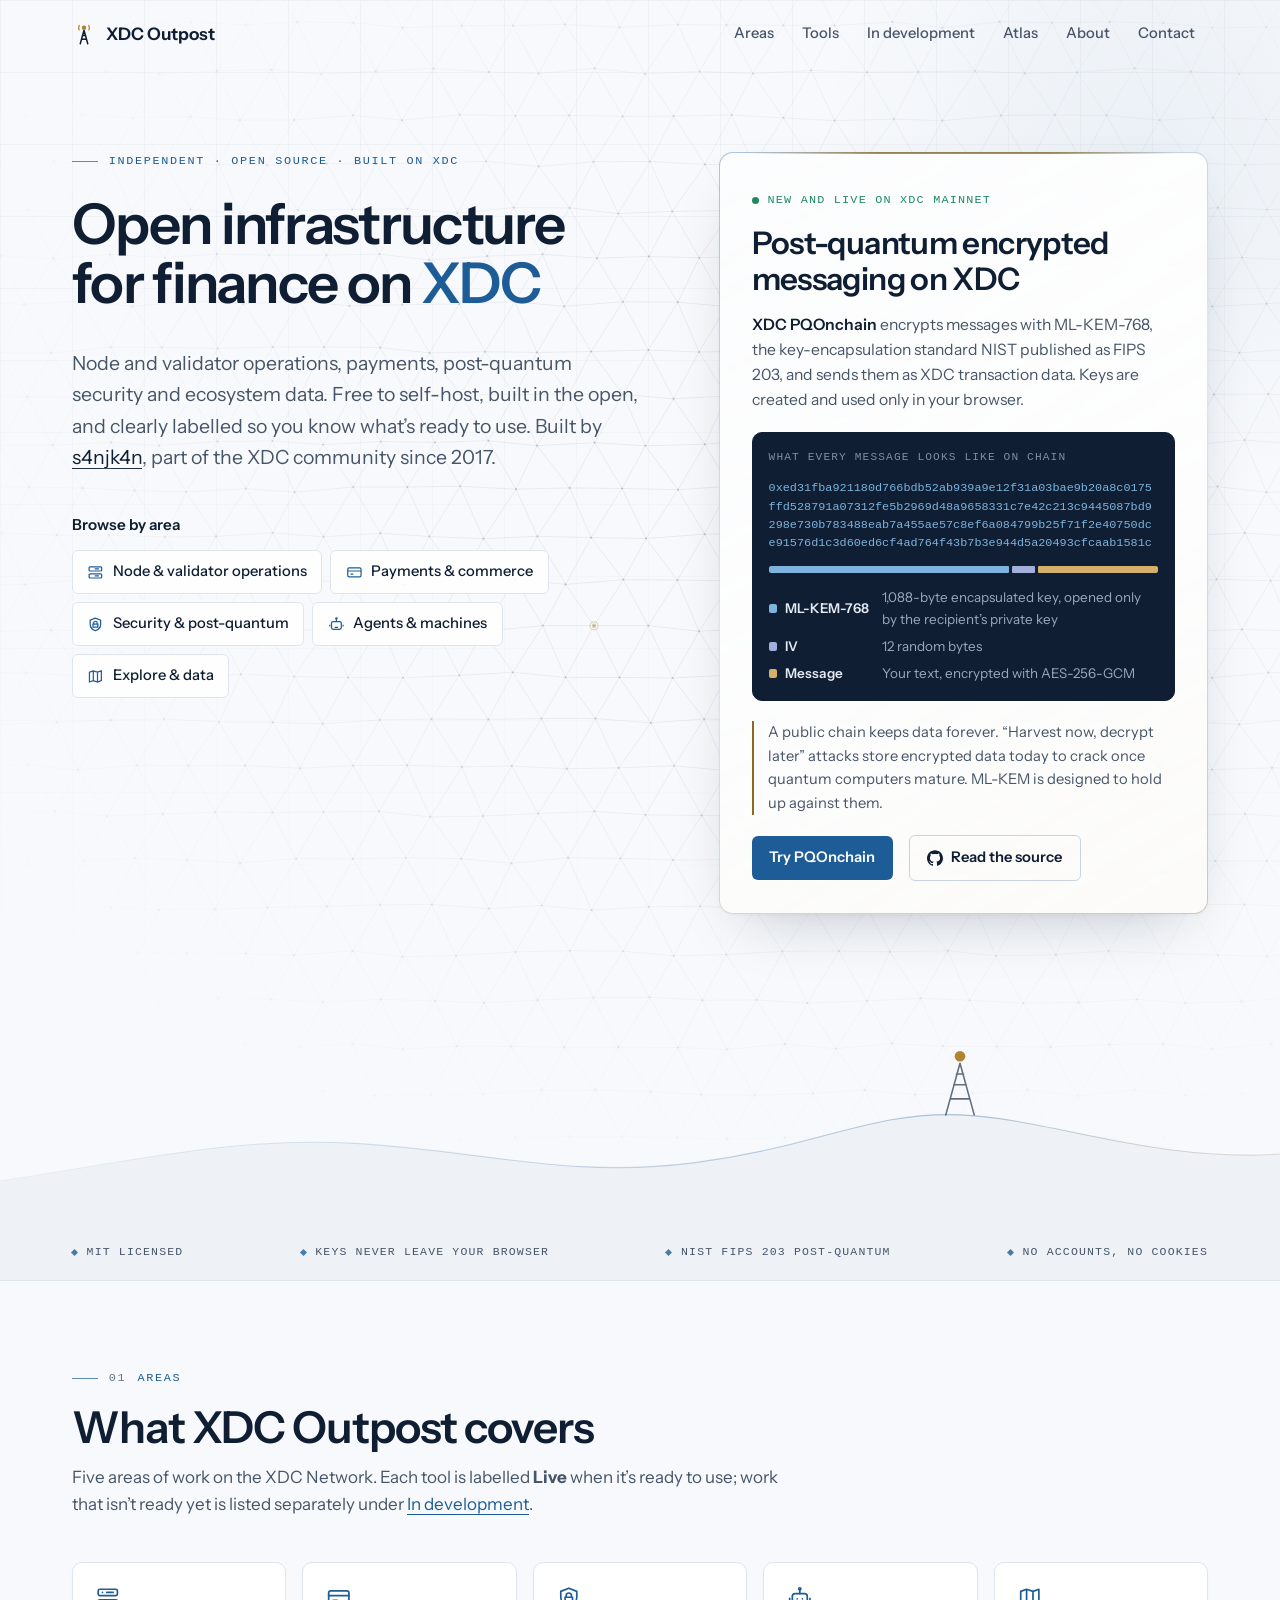
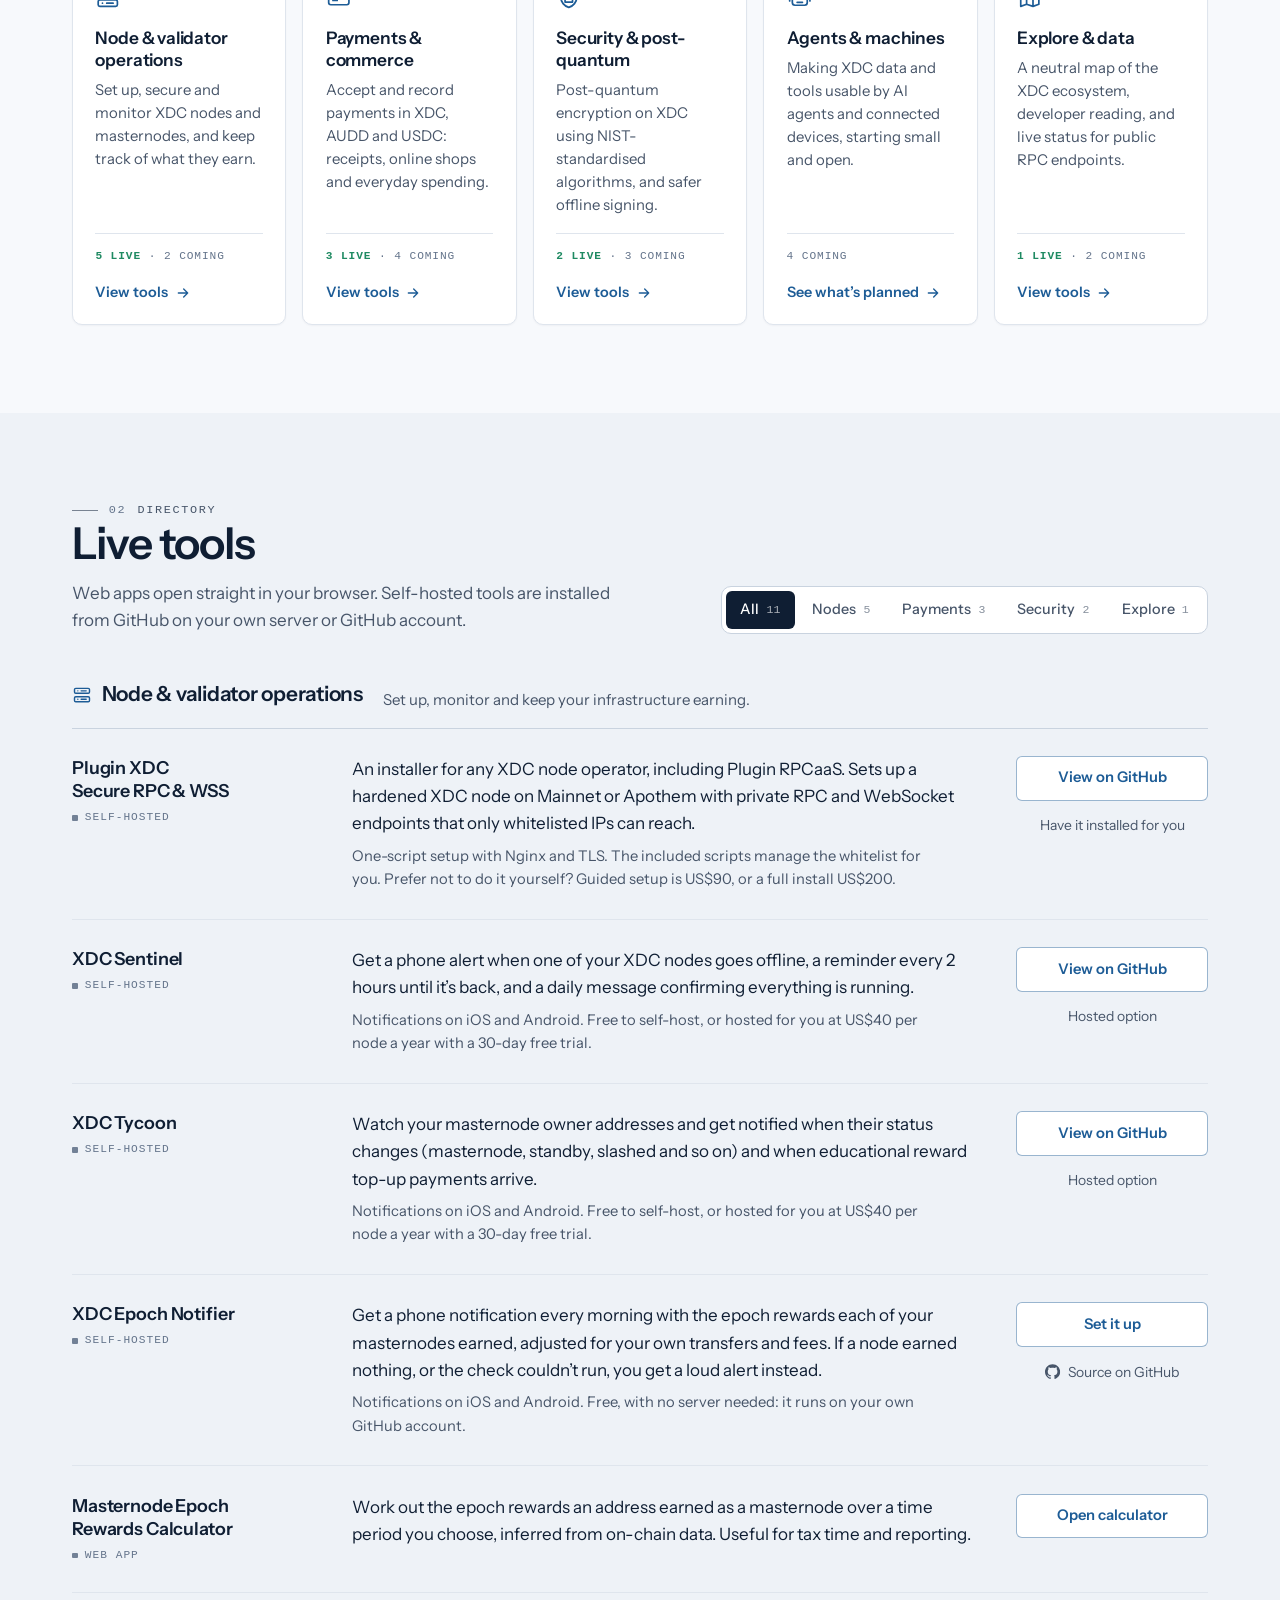
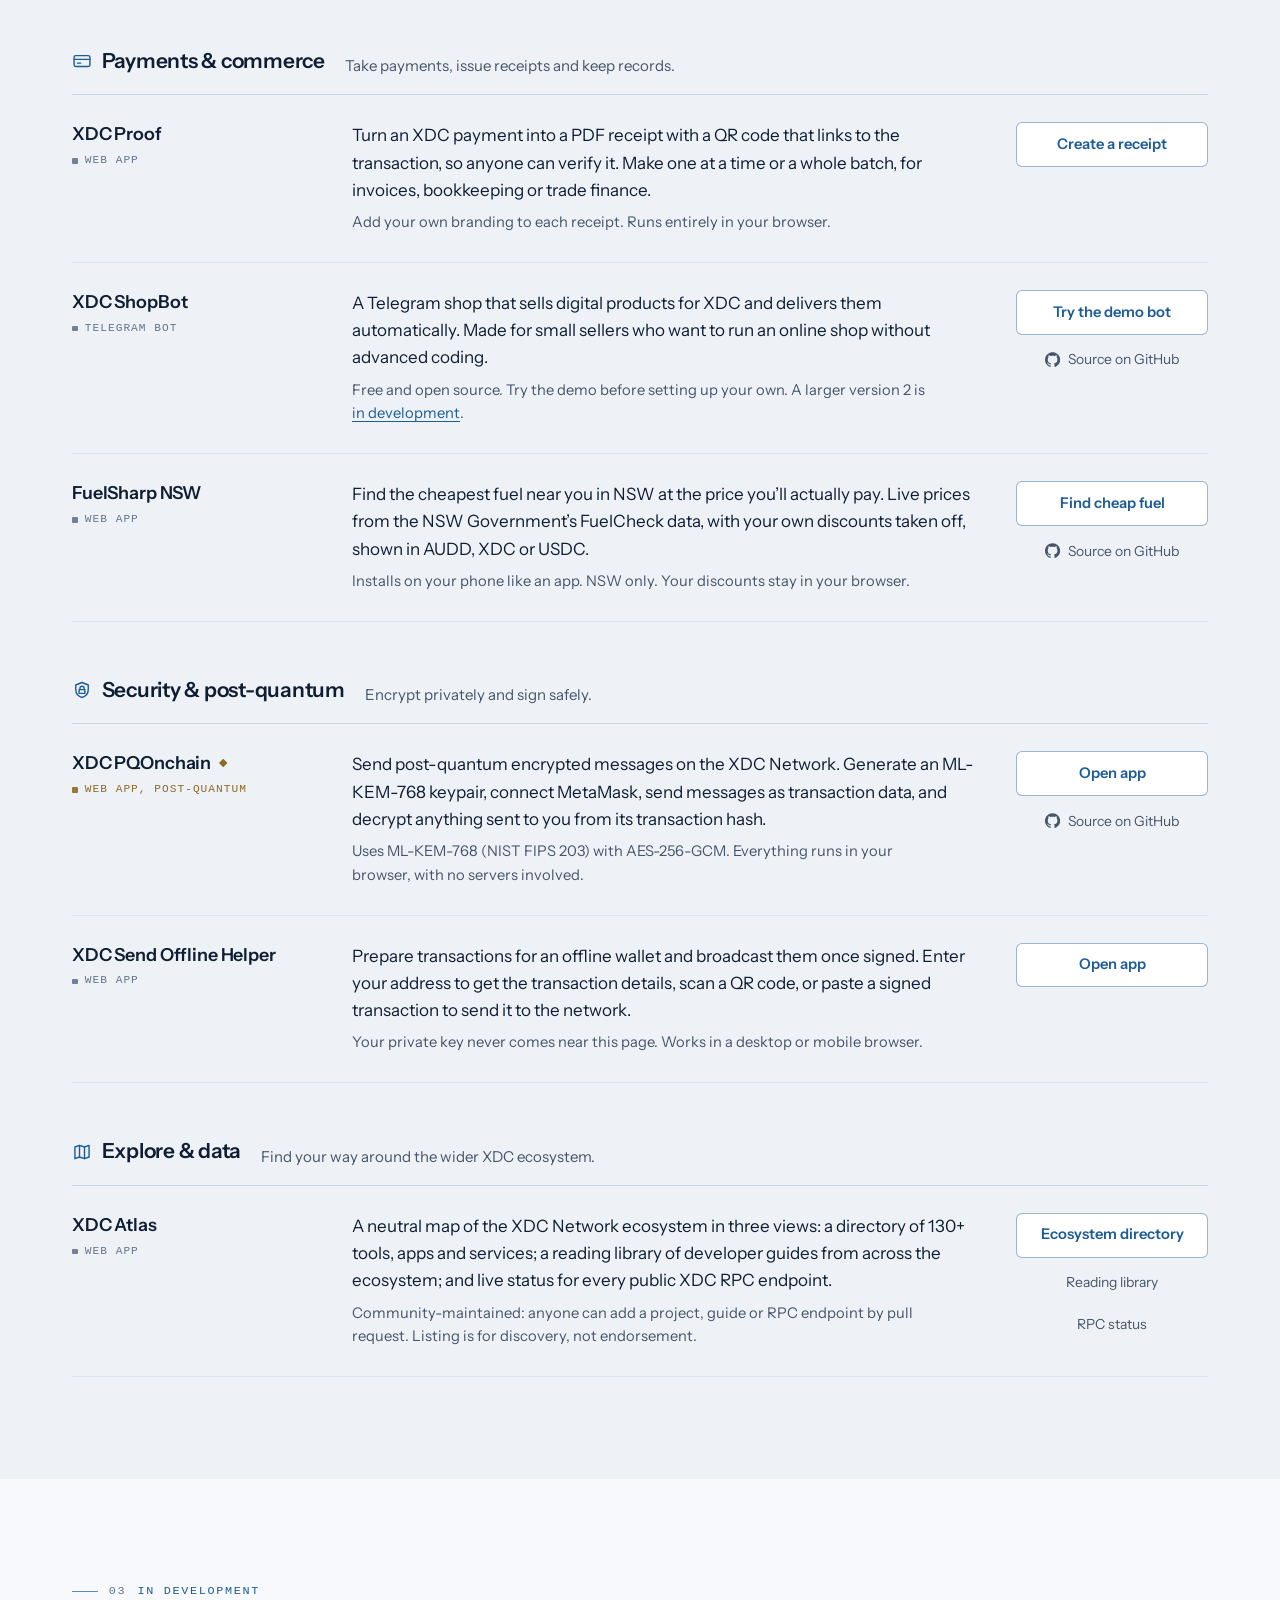
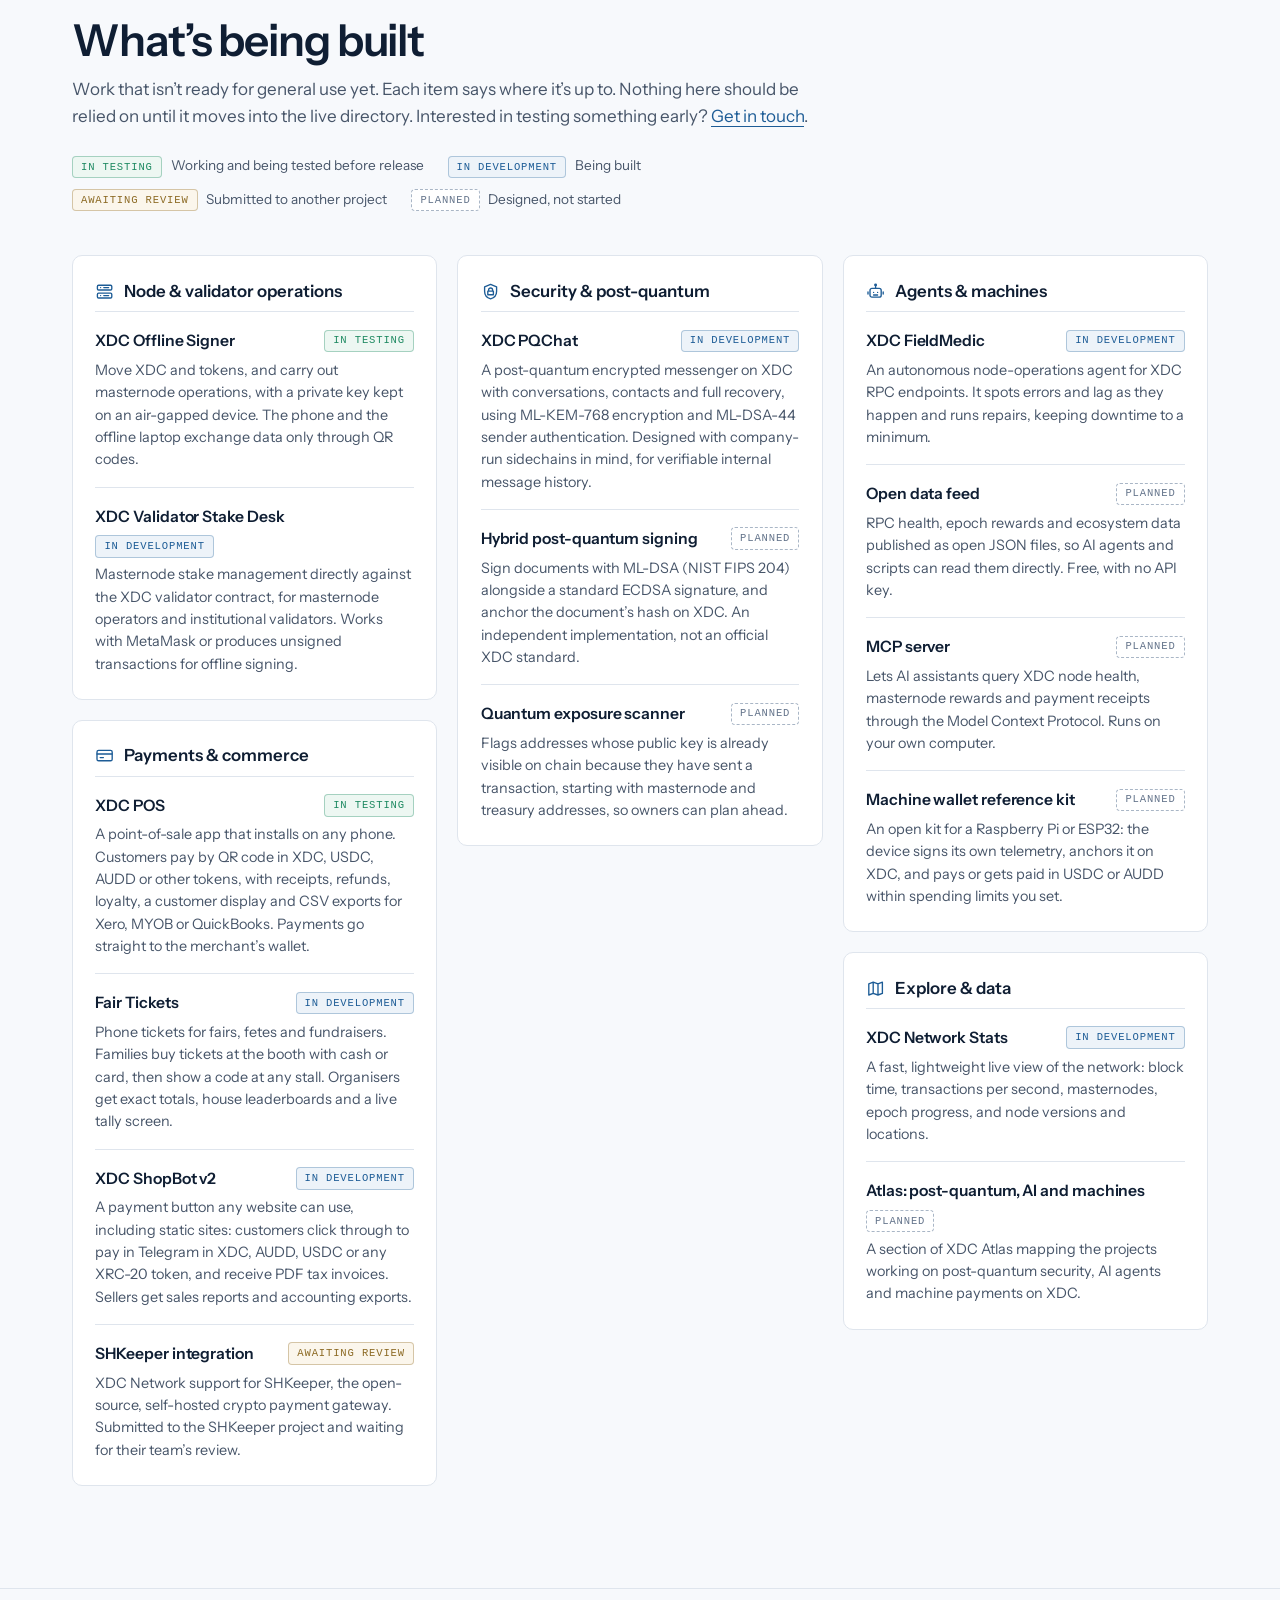
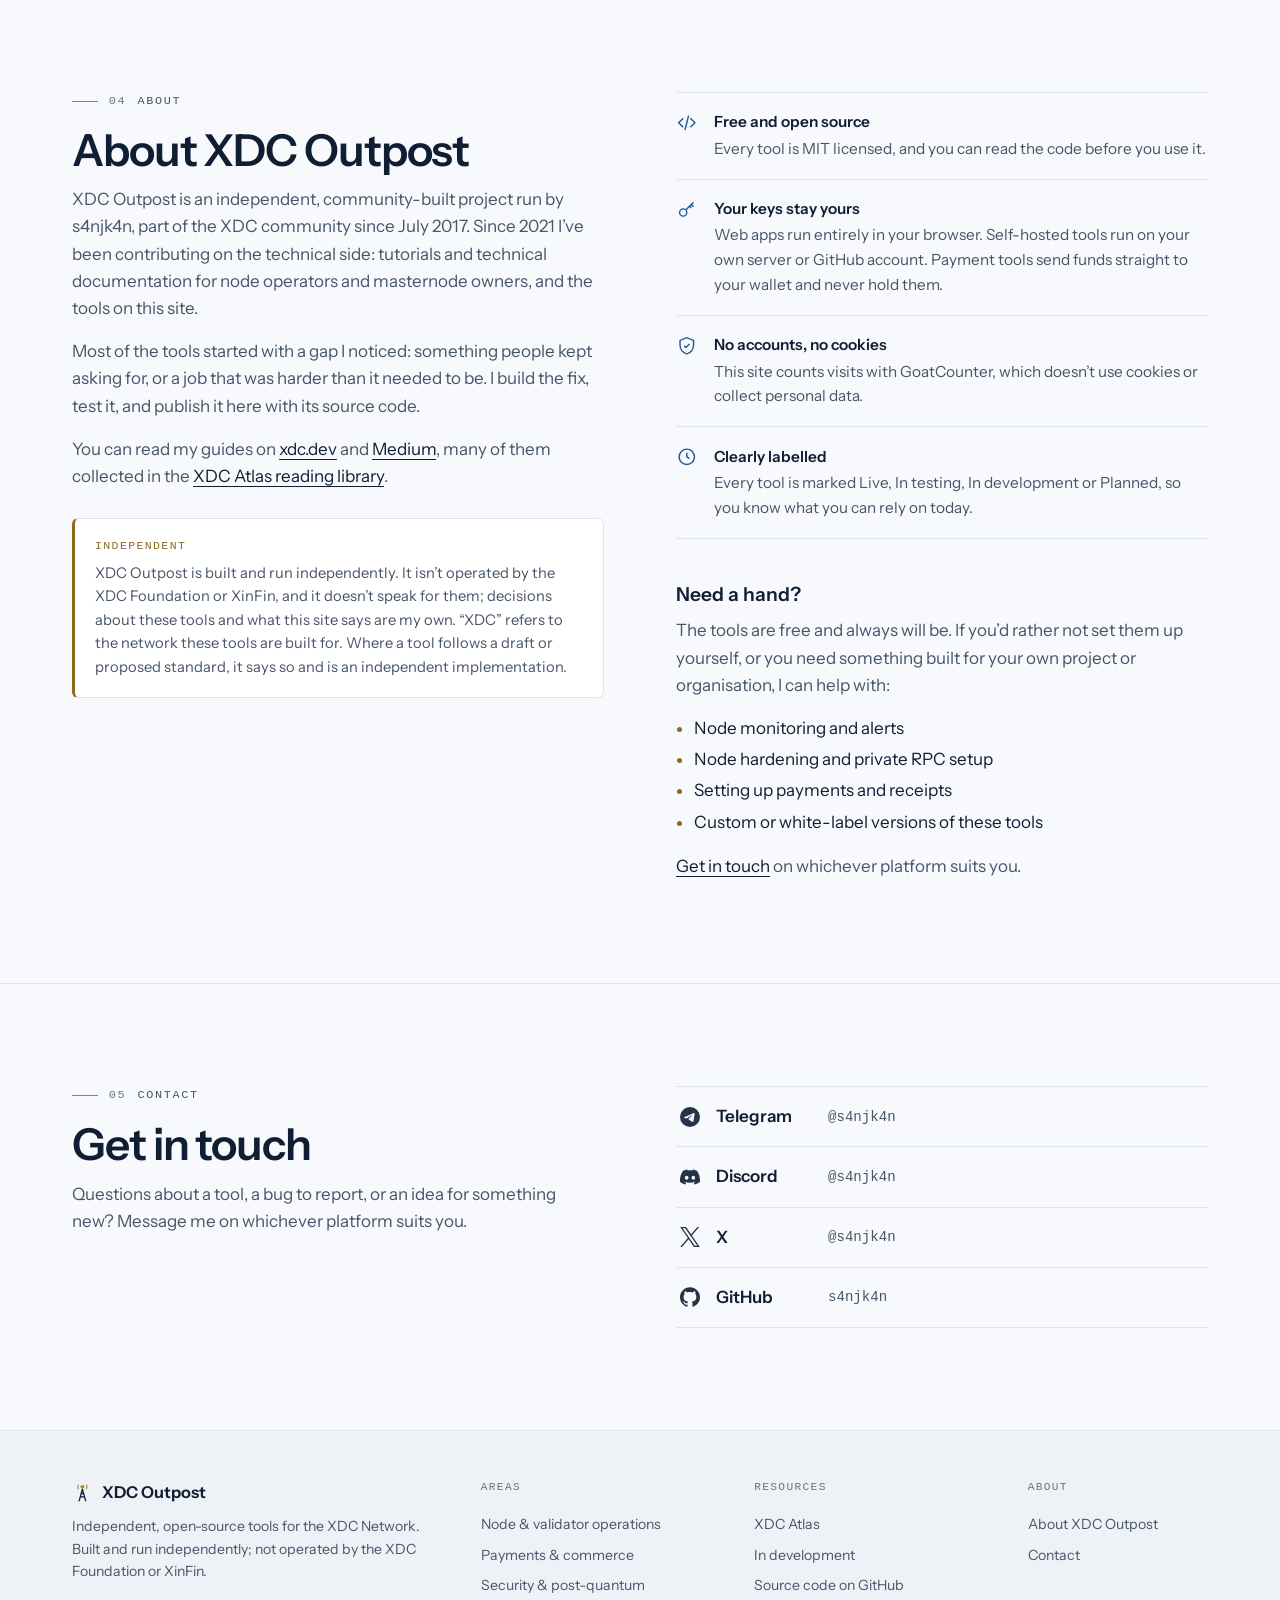
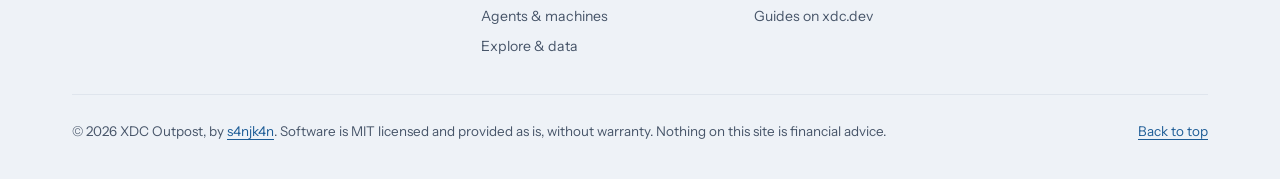
==== index.html @ d817b6d2 "Update index.html" ====
<!DOCTYPE html>
<html lang="en">
<head>
  <meta charset="UTF-8">
  <meta name="viewport" content="width=device-width, initial-scale=1, viewport-fit=cover">
  <title>XDC Outpost: independent, open-source infrastructure for the XDC Network</title>
  <meta name="description" content="Independent, open-source tools for the XDC Network: node and validator operations, payments and commerce, post-quantum security, and ecosystem data.">
  <link rel="canonical" href="https://xdcoutpost.xyz/">
  <meta name="theme-color" content="#FFFFFF">
  <meta name="color-scheme" content="light">
  <link rel="icon" href="assets/favicon.svg" type="image/svg+xml">

  <meta property="og:type" content="website">
  <meta property="og:url" content="https://xdcoutpost.xyz/">
  <meta property="og:title" content="XDC Outpost">
  <meta property="og:description" content="Independent, open-source tools for the XDC Network: node operations, payments, post-quantum security and ecosystem data.">
  <meta property="og:image" content="https://xdcoutpost.xyz/assets/og.png">
  <meta name="twitter:card" content="summary_large_image">
  <meta name="twitter:site" content="@s4njk4n">

  <script type="application/ld+json">
  {
    "@context": "https://schema.org",
    "@graph": [
      { "@type": "WebSite", "name": "XDC Outpost", "url": "https://xdcoutpost.xyz/",
        "author": { "@id": "#s4njk4n" } },
      { "@type": "Person", "@id": "#s4njk4n", "name": "s4njk4n",
        "sameAs": ["https://github.com/s4njk4n", "https://x.com/s4njk4n", "https://t.me/s4njk4n", "https://www.xdc.dev/s4njk4n", "https://medium.com/@s4njk4n"] },
      { "@type": "SoftwareApplication", "name": "XDC PQOnchain",
        "applicationCategory": "SecurityApplication", "operatingSystem": "Web browser",
        "url": "https://xdcoutpost.xyz/XDC_PQOnchain/",
        "description": "Post-quantum encrypted messaging on the XDC Network using ML-KEM-768 and AES-256-GCM, entirely client-side.",
        "offers": { "@type": "Offer", "price": "0", "priceCurrency": "USD" },
        "author": { "@id": "#s4njk4n" } }
    ]
  }
  </script>

  <link rel="preload" href="assets/fonts/instrument-sans.woff2" as="font" type="font/woff2" crossorigin>

  <style>
    @font-face {
      font-family: "Instrument Sans";
      src: url("assets/fonts/instrument-sans.woff2") format("woff2-variations");
      font-weight: 400 700; font-stretch: 75% 100%; font-display: swap;
    }

    /* ======================================================
       Tokens
       Institutional light palette: paper white and cool greys,
       navy text, a deep steel blue for action, brass for the
       post-quantum / flagship accent. One accent per job.
       ====================================================== */
    :root {
      --void:   #F7F9FC;   /* page: cool paper white */
      --band:   #EEF2F7;   /* alternate bands */
      --deep:   #FFFFFF;   /* raised surfaces */
      --deep-2: #E7EEF6;   /* hover / selected */
      --navy:   #0F1E33;   /* terminal panels */
      --line:   #DFE5ED;
      --line-2: #C9D3DF;
      --ink:    #0F1E33;
      --mist:   #475569;
      --faint:  #64748B;
      --signal: #1D5C96;   /* deep steel blue: links, live data, primary actions */
      --flare:  #8C6A24;   /* brass: post-quantum, flagship, the outpost lamp */
      --mint:   #1F8A62;   /* "live" status */
      --iv:     #5E6BA8;

      --display: "Instrument Sans", "Helvetica Neue", "Segoe UI", sans-serif;
      --body: "Instrument Sans", "Helvetica Neue", "Segoe UI", sans-serif;
      --mono: ui-monospace, "SF Mono", "JetBrains Mono", "Cascadia Code", Menlo, Consolas, monospace;

      --wrap: 76rem;
      --gutter: clamp(1.25rem, 4vw, 2.5rem);
      --r-lg: 14px;
      --r-md: 10px;
      --r-sm: 6px;
      --ease: cubic-bezier(0.2, 0.7, 0.2, 1);
    }

    *, *::before, *::after { box-sizing: border-box; }
    html { scroll-behavior: smooth; scroll-padding-top: 5.5rem; }
    @media (prefers-reduced-motion: reduce) { html { scroll-behavior: auto; } }

    body {
      margin: 0;
      background: var(--void);
      color: var(--ink);
      font-family: var(--body);
      font-size: 1.0625rem;
      line-height: 1.6;
      -webkit-font-smoothing: antialiased;
      text-rendering: optimizeLegibility;
    }
    ::selection { background: rgb(29 92 150 / 0.18); color: var(--ink); }

    a { color: var(--signal); text-underline-offset: 0.22em; text-decoration-thickness: 1px; }
    a:hover { color: var(--ink); }
    :focus-visible { outline: 2px solid var(--signal); outline-offset: 3px; border-radius: 4px; }
    button { font: inherit; color: inherit; }

    .wrap { max-width: var(--wrap); margin: 0 auto; padding: 0 var(--gutter); }
    .nb { white-space: nowrap; }
    .sr { position: absolute; width: 1px; height: 1px; overflow: hidden; clip: rect(0 0 0 0); white-space: nowrap; }

    .skip {
      position: absolute; left: 1rem; top: -3rem; z-index: 50;
      background: var(--signal); color: #FFFFFF;
      padding: 0.5rem 1rem; border-radius: var(--r-sm); font-weight: 600;
    }
    .skip:focus { top: 1rem; }

    /* Mono "eyebrow" labels: the futuristic note, kept quiet */
    .eyebrow {
      display: flex; align-items: center; gap: 0.7rem;
      margin: 0 0 1rem;
      font-family: var(--mono); font-size: 0.74rem; font-weight: 500;
      letter-spacing: 0.14em; text-transform: uppercase; color: var(--signal);
    }
    .eyebrow::before { content: ""; width: 1.6rem; height: 1px; background: currentColor; opacity: 0.7; }
    .eyebrow .idx { color: var(--faint); }

    /* ======================================================
       Header: full-width bar, frosted once you scroll
       ====================================================== */
    .site-header {
      position: fixed; inset: 0 0 auto; z-index: 30;
      padding: env(safe-area-inset-top, 0px) env(safe-area-inset-right, 0px) 0 env(safe-area-inset-left, 0px);
      border-bottom: 1px solid transparent;
      transition: background-color 0.3s, border-color 0.3s;
    }
    .site-header.scrolled {
      background: rgb(255 255 255 / 0.88);
      box-shadow: 0 1px 12px -6px rgb(15 30 51 / 0.12);
      border-bottom-color: var(--line);
      backdrop-filter: blur(14px) saturate(1.2);
      -webkit-backdrop-filter: blur(14px) saturate(1.2);
    }
    .bar {
      max-width: var(--wrap);
      margin: 0 auto;
      display: flex; align-items: center; gap: 1rem;
      height: 4.25rem; padding: 0 var(--gutter);
    }
    .brand {
      display: flex; align-items: center; gap: 0.65rem;
      color: var(--ink); text-decoration: none; white-space: nowrap;
      font-family: var(--display); font-weight: 650; font-size: 1.08rem; letter-spacing: -0.005em;
    }
    .brand svg { width: 1.5rem; height: 1.5rem; flex: none; }
    .site-nav { display: flex; gap: 0.15rem; margin-left: auto; }
    .site-nav a {
      color: var(--mist); text-decoration: none; font-size: 0.92rem; font-weight: 500;
      padding: 0.5rem 0.8rem; border-radius: var(--r-sm); white-space: nowrap;
      transition: color 0.15s, background-color 0.15s;
    }
    .site-nav a:hover { color: var(--ink); background: rgb(15 30 51 / 0.05); }
    @media (max-width: 900px) { .site-nav .wide { display: none; } }
    @media (max-width: 560px) {
      .site-nav a { padding: 0.5rem 0.55rem; }
      .bar { gap: 0.5rem; height: 3.75rem; }
    }
    @media (max-width: 380px) {
      .brand { font-size: 1rem; gap: 0.45rem; }
      .brand svg { width: 1.3rem; height: 1.3rem; }
    }

    /* ======================================================
       Hero: lattice field + console
       ====================================================== */
    .hero {
      position: relative; isolation: isolate; overflow: hidden;
      padding: clamp(7.5rem, 13vw, 9.5rem) 0 0;
      min-height: min(100svh, 60rem);
      display: flex; flex-direction: column;
    }
    #lattice {
      position: absolute; inset: 0; z-index: -1;
      width: 100%; height: 100%;   /* the fade-out is drawn inside the canvas (no CSS mask layer) */
    }
    .hero::before {             /* faint ambient light behind the console */
      content: ""; position: absolute; z-index: -1;
      width: 60rem; height: 60rem; right: -22rem; top: -20rem;
      background: radial-gradient(closest-side, rgb(29 92 150 / 0.06), transparent 70%);
      pointer-events: none;
    }
    .hero::after {              /* fine engineering grid, very low contrast */
      content: ""; position: absolute; inset: 0; z-index: -2; pointer-events: none;
      /* top layer fades the grid out, so no CSS mask is needed */
      background-image:
        linear-gradient(180deg, rgb(247 249 252 / 0) 0%, var(--void) 85%),
        linear-gradient(rgb(15 30 51 / 0.035) 1px, transparent 1px),
        linear-gradient(90deg, rgb(15 30 51 / 0.035) 1px, transparent 1px);
      background-size: 100% 100%, 72px 72px, 72px 72px;
    }
    .hero-grid {
      display: grid; gap: 2.25rem 4rem;
      grid-template-areas: "eyebrow" "title" "lede" "routes" "feature";
      flex: 1;
    }
    .hero .eyebrow { grid-area: eyebrow; margin: 0 0 -0.75rem; }
    .hero h1 { grid-area: title; }
    .hero .lede { grid-area: lede; }
    .hero .feature { grid-area: feature; }
    .hero .routes { grid-area: routes; }
    @media (min-width: 1060px) {
      .hero-grid {
        grid-template-columns: minmax(0, 1.08fr) minmax(0, 0.92fr);
        grid-template-areas: "eyebrow feature" "title feature" "lede feature" "routes feature";
        grid-template-rows: auto auto auto 1fr;
        column-gap: 4.5rem;
      }
    }

    .hero h1 {
      font-family: var(--display);
      font-weight: 600;
      font-size: clamp(2.5rem, 6.4vw, 4.4rem);
      line-height: 1.04; letter-spacing: -0.03em;
      margin: 0; text-wrap: balance;
    }
    .hero h1 .line { display: block; }
    @media (min-width: 1060px) { .hero h1 { font-size: clamp(3.4rem, 4.4vw, 4rem); } }
    .hero h1 .accent { color: var(--signal); }

    .lede {
      font-size: clamp(1.08rem, 1.6vw, 1.22rem); line-height: 1.6;
      color: var(--mist); max-width: 34em; margin: 0;
    }
    .lede a { color: var(--ink); }
    .lede, .routes p { text-shadow: 0 0 16px var(--void), 0 0 4px var(--void); }

    .routes { margin-top: 0.25rem; }
    .routes p { margin: 0 0 0.8rem; font-weight: 600; color: var(--ink); font-size: 0.95rem; }
    .routes ul { list-style: none; margin: 0; padding: 0; display: flex; flex-wrap: wrap; gap: 0.5rem; }
    .routes a {
      display: inline-flex; align-items: center; gap: 0.55rem;
      padding: 0.58rem 0.9rem; border-radius: var(--r-sm);
      border: 1px solid var(--line);
      background: rgb(255 255 255 / 0.85);
      color: var(--ink); text-decoration: none; font-weight: 500; font-size: 0.92rem;
      transition: border-color 0.15s, background-color 0.15s;
    }
    .routes a:hover { border-color: rgb(29 92 150 / 0.55); background: #FFFFFF; box-shadow: 0 2px 8px -4px rgb(15 30 51 / 0.15); }
    .routes svg { width: 1.05rem; height: 1.05rem; stroke: var(--signal); fill: none; stroke-width: 1.75; flex: none; }

    /* ---------- Console card (PQOnchain) ---------- */
    .feature {
      position: relative; align-self: start;
      border-radius: var(--r-lg);
      padding: clamp(1.5rem, 3vw, 2rem);
      background:
        linear-gradient(180deg, rgb(255 255 255 / 0.96), rgb(255 255 255 / 0.92)) padding-box,
        linear-gradient(150deg, rgb(29 92 150 / 0.35), var(--line) 45%, rgb(140 106 36 / 0.35)) border-box;
      border: 1px solid transparent;
      box-shadow: 0 24px 60px -28px rgb(15 30 51 / 0.28), 0 2px 6px -2px rgb(15 30 51 / 0.06);
    }
    .feature::before {          /* thin brass rule along the top: a "document" cue */
      content: ""; position: absolute; left: 1.75rem; right: 1.75rem; top: -1px; height: 2px;
      background: linear-gradient(90deg, transparent, var(--flare) 30%, var(--flare) 70%, transparent);
      opacity: 0.75;
    }
    .feature .flag {
      display: inline-flex; align-items: center; gap: 0.55rem;
      margin: 0 0 1rem; font-family: var(--mono); font-size: 0.74rem; font-weight: 500;
      letter-spacing: 0.1em; text-transform: uppercase; color: var(--mint);
    }
    .flag .live {
      width: 0.45rem; height: 0.45rem; border-radius: 50%; background: var(--mint);
      box-shadow: 0 0 0 0 rgb(31 138 98 / 0.4);
      animation: live 2.8s ease-out infinite;
    }
    @keyframes live { 0% { box-shadow: 0 0 0 0 rgb(31 138 98 / 0.4); } 70%,100% { box-shadow: 0 0 0 8px rgb(31 138 98 / 0); } }
    .feature h2 {
      font-family: var(--display); font-weight: 600;
      font-size: clamp(1.55rem, 2.5vw, 1.95rem); line-height: 1.15; letter-spacing: -0.02em;
      margin: 0 0 0.9rem; text-wrap: balance;
    }
    .feature > p { margin: 0 0 1.25rem; color: var(--mist); font-size: 0.98rem; }
    .feature > p strong { color: var(--ink); font-weight: 600; }

    /* Live payload: plaintext → ciphertext */
    .payload {
      margin: 0 0 1.25rem; padding: 1rem;
      border-radius: var(--r-md);
      background: var(--navy);
      border: 1px solid var(--navy);
      /* a dark "terminal" inset on the light page: re-map tokens locally */
      --ink: #E5EAF2; --mist: #9AA9BE; --faint: #7F8EA3;
      --signal: #7DB3DD; --flare: #D4B06A; --iv: #A3AEDB;
      color: var(--mist);
    }
    .payload figcaption {
      font-family: var(--mono); font-size: 0.7rem; letter-spacing: 0.1em; text-transform: uppercase;
      color: var(--faint); margin: 0 0 0.75rem;
    }
    .stream {
      font-family: var(--mono); font-size: 0.74rem; line-height: 1.55;
      height: calc(1.55em * 4); overflow: hidden;
      word-break: break-all; margin: 0 0 0.85rem;
      color: rgb(154 169 190 / 0.55);
    }
    .stream .k { color: var(--signal); }
    .stream .v { color: var(--iv); }
    .stream .m { color: var(--flare); }
    .stream .pt { color: var(--ink); }
    .payload-bar { display: flex; height: 0.4rem; border-radius: 2px; overflow: hidden; gap: 3px; }
    .payload-bar span { display: block; border-radius: 1px; }
    .seg-kem { flex: 5.2; background: var(--signal); }
    .seg-iv  { flex: 0.5; background: var(--iv); }
    .seg-msg { flex: 2.6; background: var(--flare); }
    .payload-key { display: grid; grid-template-columns: auto 1fr; gap: 0.35rem 0.85rem; margin: 0.9rem 0 0; font-size: 0.84rem; color: var(--mist); }
    .payload-key dt { display: flex; align-items: center; gap: 0.45rem; color: var(--ink); font-weight: 600; white-space: nowrap; }
    .payload-key dt::before { content: ""; width: 0.55rem; height: 0.55rem; border-radius: 2px; background: var(--c); }
    .payload-key dd { margin: 0; }

    .feature .why { font-size: 0.92rem; border-left: 2px solid var(--flare); padding-left: 0.9rem; }

    /* ---------- Horizon ---------- */
    .horizon { display: block; width: 100%; height: auto; margin-top: clamp(3rem, 7vw, 5rem); }
    .horizon .ridge { fill: none; stroke: url(#ridgeGrad); stroke-width: 1.25; }
    .horizon .ground { fill: var(--band); }
    .horizon .tower { fill: none; stroke: var(--mist); stroke-width: 1.75; stroke-linejoin: round; stroke-linecap: round; opacity: 0.85; }
    .horizon .lamp { fill: #B08433; }
    .horizon .ring { fill: none; stroke: var(--flare); stroke-width: 1; transform-box: fill-box; transform-origin: center; opacity: 0; animation: pulse 6s cubic-bezier(0.2, 0.6, 0.3, 1) infinite; }
    .horizon .ring:nth-of-type(2) { animation-delay: 2s; }
    .horizon .ring:nth-of-type(3) { animation-delay: 4s; }
    @keyframes pulse { 0% { transform: scale(0.15); opacity: 0.6; } 100% { transform: scale(1); opacity: 0; } }

    /* ---------- Trust strip ---------- */
    .trust { background: var(--band); border-bottom: 1px solid var(--line); }
    .trust ul {
      list-style: none; margin: 0 auto; padding: 1.15rem var(--gutter);
      max-width: var(--wrap);
      display: flex; flex-wrap: wrap; gap: 0.75rem 2.5rem; justify-content: space-between;
      font-family: var(--mono); font-size: 0.72rem; letter-spacing: 0.1em; text-transform: uppercase; color: var(--mist);
    }
    .trust li { display: flex; align-items: center; gap: 0.6rem; }
    .trust li::before { content: ""; width: 5px; height: 5px; background: var(--signal); transform: rotate(45deg); opacity: 0.8; }
    @media (max-width: 720px) { .trust ul { justify-content: flex-start; gap: 0.6rem 1.75rem; } }

    /* ======================================================
       Tools: a calm, scannable index
       Three fixed columns (name, what it does, action) so the eye
       runs straight down the names, and the action is always in
       the same place. One accent colour; no boxes per tool.
       ====================================================== */
    .catalogue { background: var(--band); padding: clamp(3.5rem, 7vw, 5.5rem) 0 clamp(4rem, 8vw, 6.5rem); position: relative; }
    .cat-head { display: flex; flex-wrap: wrap; align-items: end; justify-content: space-between; gap: 1.5rem 3rem; margin: 0 0 3rem; }
    .cat-head h2, .section-title {
      font-family: var(--display); font-weight: 600;
      font-size: clamp(2rem, 4vw, 2.75rem); letter-spacing: -0.025em; line-height: 1.08;
      margin: 0 0 0.75rem;
    }
    .cat-head p { color: var(--mist); margin: 0; max-width: 34em; }

    .filters {
      display: flex; gap: 0.2rem; padding: 0.25rem;
      border-radius: var(--r-md); border: 1px solid var(--line-2);
      background: #FFFFFF;
      overflow-x: auto; scrollbar-width: none; max-width: 100%;
    }
    .filters::-webkit-scrollbar { display: none; }
    .filters button {
      display: inline-flex; align-items: center; gap: 0.45rem;
      border: 0; background: none; cursor: pointer; white-space: nowrap;
      padding: 0.48rem 0.9rem; border-radius: var(--r-sm);
      color: var(--mist); font-size: 0.9rem; font-weight: 500;
      transition: color 0.15s, background-color 0.2s;
    }
    .filters button:hover { color: var(--ink); }
    .filters button[aria-pressed="true"] { background: var(--ink); color: #FFFFFF; }
    .filters .n { font-family: var(--mono); font-size: 0.72rem; opacity: 0.65; font-variant-numeric: tabular-nums; }

    .group { margin: 0 0 3.5rem; }
    .group:last-child { margin-bottom: 0; }
    .group[hidden] { display: none; }
    .group-head {
      display: flex; flex-wrap: wrap; align-items: baseline; gap: 0.25rem 1.25rem;
      padding: 0 0 1rem; border-bottom: 1px solid var(--line-2);
    }
    .group-head h3 {
      font-family: var(--display); font-weight: 600;
      font-size: 1.3rem; line-height: 1.2; letter-spacing: -0.012em; margin: 0;
    }
    .group-head p { color: var(--mist); margin: 0; font-size: 0.94rem; }

    .tools { list-style: none; margin: 0; padding: 0; }
    .tool {
      position: relative;
      display: grid; gap: 0.6rem 2.5rem;
      grid-template-columns: 1fr;
      padding: 1.55rem 0;
      border-bottom: 1px solid var(--line);
    }
    @media (min-width: 720px) {
      .tool { grid-template-columns: 13rem minmax(0, 1fr); }
      .tool .actions { grid-column: 2; }
    }
    @media (min-width: 1040px) {
      .tool { grid-template-columns: 15rem minmax(0, 1fr) 12rem; padding: 1.7rem 0; }
      .tool .actions { grid-column: 3; flex-direction: column; align-items: stretch; }
    }
    /* soft row highlight that bleeds past the column edges */
    .tool::before {
      content: ""; position: absolute; inset: 0 -1rem; z-index: -1;
      border-radius: var(--r-md); background: #FFFFFF; box-shadow: 0 1px 3px rgb(15 30 51 / 0.06);
      opacity: 0; transition: opacity 0.2s;
    }
    .tool:hover::before { opacity: 1; }
    .tools { position: relative; z-index: 0; }

    .tool h4 {
      font-family: var(--display); font-weight: 600; font-size: 1.12rem; letter-spacing: -0.008em;
      line-height: 1.3; margin: 0 0 0.4rem; text-wrap: balance;
    }
    .kind {
      margin: 0; display: flex; align-items: center; gap: 0.45rem;
      font-family: var(--mono); font-size: 0.7rem; letter-spacing: 0.09em; text-transform: uppercase; color: var(--faint);
    }
    .kind::before { content: ""; width: 0.35rem; height: 0.35rem; border-radius: 1px; background: currentColor; opacity: 0.9; flex: none; }
    .kind-pq { color: var(--flare); }
    .kind-soon::before { background: none; border: 1px solid currentColor; }

    .tool .desc { margin: 0; max-width: 38em; line-height: 1.6; }
    .tool .detail { margin: 0.45rem 0 0; color: var(--mist); font-size: 0.92rem; max-width: 40em; }

    /* PQOnchain: one quiet marker, not a different card */
    .tool.flagship h4::after {
      content: ""; display: inline-block; width: 0.4rem; height: 0.4rem; margin-left: 0.55rem;
      background: var(--flare); transform: rotate(45deg); vertical-align: 0.18em;
    }
    .tool.soon h4, .tool.soon .desc { color: var(--mist); }

    /* Actions: one clear main action per tool, everything else secondary */
    .actions { display: flex; flex-wrap: wrap; align-items: center; gap: 0.5rem 1rem; }
    .btn {
      display: inline-flex; align-items: center; justify-content: center; gap: 0.5rem;
      padding: 0.62rem 1.1rem; border-radius: var(--r-sm);
      font-weight: 600; font-size: 0.92rem; text-decoration: none; white-space: nowrap;
      transition: background-color 0.15s, color 0.15s, border-color 0.15s;
    }
    .btn-primary { background: var(--signal); color: #FFFFFF; }
    .btn-primary:hover { background: var(--ink); color: #FFFFFF; }
    .btn-ghost { border: 1px solid var(--line-2); color: var(--ink); }
    .btn-ghost:hover { border-color: var(--signal); color: var(--signal); background: #FFFFFF; }
    .btn svg { width: 1rem; height: 1rem; fill: currentColor; flex: none; }

    .act-main {
      display: inline-flex; align-items: center; justify-content: center;
      padding: 0.6rem 1.05rem; border-radius: var(--r-sm);
      border: 1px solid rgb(29 92 150 / 0.45); color: var(--signal); background: #FFFFFF;
      font-weight: 600; font-size: 0.92rem; text-decoration: none; white-space: nowrap;
      transition: background-color 0.15s, color 0.15s, border-color 0.15s;
    }
    .act-main:hover { background: var(--signal); border-color: var(--signal); color: #FFFFFF; }
    .act-sub {
      display: inline-flex; align-items: center; justify-content: center; gap: 0.45rem;
      padding: 0.35rem 0; color: var(--mist); font-size: 0.87rem; text-decoration: none; white-space: nowrap;
    }
    .act-sub:hover { color: var(--ink); text-decoration: underline; }
    .act-sub svg { width: 0.95rem; height: 0.95rem; fill: currentColor; flex: none; }
    .pending { color: var(--faint); font-size: 0.88rem; padding: 0.6rem 0; }
    @media (min-width: 1040px) { .pending { text-align: center; } }

    /* ======================================================
       About + contact: plain lists, no boxes
       ====================================================== */
    .about, .contact { padding: clamp(4rem, 8vw, 6.5rem) 0 0; }
    .contact { padding-bottom: clamp(4rem, 8vw, 6.5rem); }
    .about .wrap, .contact .wrap { display: grid; gap: 2rem 4.5rem; }
    @media (min-width: 900px) {
      .about .wrap, .contact .wrap { grid-template-columns: 1fr 1fr; align-items: start; }
    }
    .about p, .contact p { color: var(--mist); margin: 0 0 1rem; max-width: 31em; }
    .about p:last-child { margin-bottom: 0; }
    .about a { color: var(--ink); }
    .about a:hover { color: var(--signal); }

    .principles { list-style: none; margin: 0 0 2.5rem; padding: 0; border-top: 1px solid var(--line); }
    .principles li {
      display: grid; grid-template-columns: 1.4rem 1fr; gap: 0 1rem; align-items: start;
      padding: 1.1rem 0; border-bottom: 1px solid var(--line);
      color: var(--mist); font-size: 0.96rem;
    }
    .principles svg { grid-row: span 2; width: 1.35rem; height: 1.35rem; margin-top: 0.1rem; stroke: var(--signal); fill: none; stroke-width: 1.6; }
    .principles strong { display: block; color: var(--ink); font-weight: 600; margin-bottom: 0.1rem; }
    .about h3 { font-family: var(--display); font-weight: 600; font-size: 1.2rem; margin: 0 0 0.5rem; color: var(--ink); }
    .services { margin: 0.25rem 0 1.1rem; padding-left: 1.1rem; color: var(--ink); }
    .services li { margin: 0.25rem 0; }
    .services li::marker { color: var(--flare); }

    .contact { border-top: 1px solid var(--line); margin-top: clamp(4rem, 8vw, 6.5rem); }
    .channels { list-style: none; margin: 0; padding: 0; border-top: 1px solid var(--line); }
    .channels a {
      display: flex; align-items: center; gap: 1rem;
      padding: 1rem 0.25rem; border-bottom: 1px solid var(--line);
      color: var(--ink); text-decoration: none; transition: color 0.15s;
    }
    .channels a:hover { color: var(--signal); }
    .channels svg { width: 1.25rem; height: 1.25rem; fill: currentColor; flex: none; opacity: 0.9; }
    .channels .name { font-weight: 600; min-width: 6rem; }
    .channels .handle { color: var(--mist); font-family: var(--mono); font-size: 0.88rem; }

    .site-footer { background: var(--band); border-top: 1px solid var(--line); padding: 2rem 0 calc(2rem + env(safe-area-inset-bottom)); color: var(--mist); font-size: 0.88rem; }
    .site-footer .wrap { display: flex; flex-wrap: wrap; justify-content: space-between; gap: 1rem; }
    .site-footer p { margin: 0; }
    .site-footer a { display: inline-block; padding: 0.4rem 0; }


    /* ======================================================
       Section heads, areas overview
       ====================================================== */
    .sec-head { max-width: 46rem; margin: 0 0 2.75rem; }
    .sec-head p:not(.eyebrow) { color: var(--mist); margin: 0; }
    .sec-head p a { color: var(--signal); }

    .areas { padding: clamp(3.5rem, 7vw, 5.5rem) 0; }
    .area-grid {
      list-style: none; margin: 0; padding: 0;
      display: grid; gap: 1rem; grid-template-columns: 1fr;
    }
    @media (min-width: 560px)  { .area-grid { grid-template-columns: repeat(2, 1fr); } }
    @media (min-width: 860px)  { .area-grid { grid-template-columns: repeat(3, 1fr); } }
    @media (min-width: 1180px) { .area-grid { grid-template-columns: repeat(5, 1fr); } }
    .area {
      position: relative; display: flex; flex-direction: column;
      padding: 1.4rem 1.4rem 1.25rem;
      background: #FFFFFF; border: 1px solid var(--line); border-radius: var(--r-md);
      box-shadow: 0 1px 2px rgb(15 30 51 / 0.04);
      transition: border-color 0.15s, box-shadow 0.2s, transform 0.2s;
      scroll-margin-top: 6rem;
    }
    .area:hover { border-color: rgb(29 92 150 / 0.45); box-shadow: 0 10px 28px -16px rgb(15 30 51 / 0.3); }
    .area:target { border-color: var(--signal); box-shadow: 0 0 0 3px rgb(29 92 150 / 0.12); }
    .area-icon { width: 1.6rem; height: 1.6rem; stroke: var(--signal); fill: none; stroke-width: 1.6; stroke-linecap: round; stroke-linejoin: round; margin: 0 0 1rem; }
    .area h3 { font-family: var(--display); font-weight: 600; font-size: 1.08rem; line-height: 1.3; letter-spacing: -0.01em; margin: 0 0 0.45rem; }
    .area p { margin: 0 0 1rem; color: var(--mist); font-size: 0.93rem; line-height: 1.55; }
    .area .area-meta {
      margin-top: auto; padding-top: 0.85rem; border-top: 1px solid var(--line);
      font-family: var(--mono); font-size: 0.7rem; letter-spacing: 0.08em; text-transform: uppercase; color: var(--faint);
    }
    .area .n-live { color: var(--mint); font-weight: 600; }
    .area-link {
      display: inline-flex; align-items: center; gap: 0.4rem;
      font-weight: 600; font-size: 0.9rem; text-decoration: none; color: var(--signal);
    }
    .area-link::after { content: ""; position: absolute; inset: 0; border-radius: inherit; }   /* whole card clickable */
    .area-link svg { width: 1rem; height: 1rem; stroke: currentColor; fill: none; stroke-width: 2; stroke-linecap: round; stroke-linejoin: round; transition: transform 0.2s; }
    .area:hover .area-link svg { transform: translateX(3px); }

    .group-head h3 { display: flex; align-items: center; gap: 0.6rem; }
    .group-head h3 svg { width: 1.25rem; height: 1.25rem; stroke: var(--signal); fill: none; stroke-width: 1.7; stroke-linecap: round; stroke-linejoin: round; flex: none; }

    /* ======================================================
       In development
       ====================================================== */
    .roadmap { padding: clamp(4rem, 8vw, 6.5rem) 0; border-bottom: 1px solid var(--line); }
    .legend { display: flex; flex-wrap: wrap; gap: 0.6rem 1.5rem; margin: 1.5rem 0 0; font-size: 0.85rem; color: var(--mist); }
    .legend div { display: flex; align-items: center; gap: 0.55rem; }
    .legend dt, .legend dd { margin: 0; }

    .stage {
      display: inline-flex; align-items: center; white-space: nowrap;
      padding: 0.18rem 0.5rem; border-radius: 4px; border: 1px solid currentColor;
      font-family: var(--mono); font-size: 0.66rem; font-weight: 500; letter-spacing: 0.08em; text-transform: uppercase; line-height: 1.4;
    }
    .stage-test   { color: var(--mint);   background: #EDF7F2; border-color: rgb(31 138 98 / 0.35); }
    .stage-dev    { color: var(--signal); background: #EDF3F9; border-color: rgb(29 92 150 / 0.3); }
    .stage-review { color: var(--flare);  background: #FBF6EC; border-color: rgb(140 106 36 / 0.35); }
    .stage-plan   { color: var(--faint);  background: #FFFFFF; border: 1px dashed #A9B6C6; }

    .rm-grid { columns: 3 21rem; column-gap: 1.25rem; }
    .rm-grid > .rm-area { break-inside: avoid; margin: 0 0 1.25rem; }
    .rm-area {
      background: #FFFFFF; border: 1px solid var(--line); border-radius: var(--r-md);
      padding: 1.35rem 1.4rem 0.5rem; scroll-margin-top: 6rem;
    }
    .rm-area:target { border-color: var(--signal); box-shadow: 0 0 0 3px rgb(29 92 150 / 0.12); }
    .rm-area h3 {
      display: flex; align-items: center; gap: 0.6rem;
      font-family: var(--display); font-weight: 600; font-size: 1.05rem; margin: 0 0 0.4rem;
    }
    .rm-area h3 svg { width: 1.2rem; height: 1.2rem; stroke: var(--signal); fill: none; stroke-width: 1.7; stroke-linecap: round; stroke-linejoin: round; flex: none; }
    .rm-area ul { list-style: none; margin: 0; padding: 0; }
    .rm-area li { padding: 1rem 0; border-top: 1px solid var(--line); }
    .rm-top { display: flex; flex-wrap: wrap; align-items: center; justify-content: space-between; gap: 0.4rem 0.75rem; margin: 0 0 0.35rem; }
    .rm-area h4 { margin: 0; font-family: var(--display); font-weight: 600; font-size: 0.98rem; letter-spacing: -0.005em; }
    .rm-area li p { margin: 0; color: var(--mist); font-size: 0.9rem; line-height: 1.55; }

    /* ======================================================
       Independence note + footer
       ====================================================== */
    .independence {
      margin: 1.75rem 0 0; padding: 1.1rem 1.25rem;
      background: #FFFFFF; border: 1px solid var(--line); border-left: 3px solid var(--flare); border-radius: var(--r-sm);
    }
    .independence h3 { font-family: var(--mono); font-size: 0.72rem; font-weight: 500; letter-spacing: 0.12em; text-transform: uppercase; color: var(--flare); margin: 0 0 0.4rem; }
    .about .independence p { margin: 0; font-size: 0.92rem; max-width: none; }

    .foot-grid { display: grid; gap: 2rem 3rem; grid-template-columns: 1fr; padding: 1rem 0 2rem; }
    @media (min-width: 760px) { .foot-grid { grid-template-columns: 1.6fr 1fr 1fr 0.8fr; } }
    .foot-name { display: flex; align-items: center; gap: 0.55rem; margin: 0 0 0.6rem !important; font-family: var(--display); font-weight: 650; font-size: 1.02rem; color: var(--ink); }
    .foot-name svg { width: 1.3rem; height: 1.3rem; }
    .foot-brand p:not(.foot-name) { max-width: 24rem; }
    .site-footer h2 { font-family: var(--mono); font-size: 0.7rem; font-weight: 500; letter-spacing: 0.12em; text-transform: uppercase; color: var(--faint); margin: 0 0 0.75rem; }
    .site-footer ul { list-style: none; margin: 0; padding: 0; }
    .site-footer li a { color: var(--mist); text-decoration: none; padding: 0.25rem 0; }
    .site-footer li a:hover { color: var(--signal); text-decoration: underline; }
    .site-footer .wrap { display: block; }
    .foot-base { display: flex; flex-wrap: wrap; justify-content: space-between; gap: 0.5rem 2rem; padding-top: 1.25rem; border-top: 1px solid var(--line); font-size: 0.84rem; }
    .foot-base p { max-width: 52rem; }

    /* Phones and tablets: frosted-glass blur over a live animation is very
       memory-hungry in mobile Safari, so use solid backgrounds instead. */
    @media (pointer: coarse), (max-width: 1060px) {
      *, *::before, *::after { -webkit-backdrop-filter: none !important; backdrop-filter: none !important; }
      .site-header.scrolled { background: rgb(255 255 255 / 0.97); }
    }

    /* ======================================================
       Load sequence (one orchestrated moment) + reduced motion
       ====================================================== */
    .js .hero .eyebrow, .js .hero h1 .line, .js .hero .lede, .js .hero .routes, .js .hero .feature {
      opacity: 0; transform: translateY(12px);
      animation: rise 0.9s var(--ease) forwards;
    }
    .js .hero h1 .line:nth-child(1) { animation-delay: 0.04s; }
    .js .hero h1 .line:nth-child(2) { animation-delay: 0.1s; }
    .js .hero h1 .line:nth-child(3) { animation-delay: 0.16s; }
    .js .hero .lede   { animation-delay: 0.26s; }
    .js .hero .routes { animation-delay: 0.36s; }
    .js .hero .feature { animation-delay: 0.3s; }
    @keyframes rise { to { opacity: 1; transform: none; } }

    @media (prefers-reduced-motion: reduce) {
      *, *::before, *::after { animation-duration: 0.001ms !important; animation-iteration-count: 1 !important; animation-delay: 0s !important; transition-duration: 0.001ms !important; }
      .horizon .ring { opacity: 0.3; }
    }
  </style>
  <script>document.documentElement.classList.add('js');</script>
  <script src="/assets/analytics.js"></script>
</head>
<body>
  <a class="skip" href="#tools">Skip to tools</a>

  <!-- Icon sprite -->
  <svg width="0" height="0" style="position:absolute" aria-hidden="true">
    <defs>
      <linearGradient id="ridgeGrad" x1="0" x2="1" y1="0" y2="0">
        <stop offset="0" stop-color="#1D5C96" stop-opacity="0.04"/>
        <stop offset="0.75" stop-color="#1D5C96" stop-opacity="0.35"/>
        <stop offset="1" stop-color="#8C6A24" stop-opacity="0.2"/>
      </linearGradient>
    </defs>
    <symbol id="i-beacon" viewBox="0 0 32 32">
      <path d="M11 29 L16 11 L21 29 M12.6 23 H19.4 M13.8 18 H18.2" fill="none" stroke="#0F1E33" stroke-width="2" stroke-linecap="round" stroke-linejoin="round"/>
      <circle cx="16" cy="7.5" r="3" fill="#B08433"/>
      <path d="M9.5 4.5 A9 9 0 0 0 9.5 10.5 M22.5 4.5 A9 9 0 0 1 22.5 10.5" fill="none" stroke="#B08433" stroke-width="1.75" stroke-linecap="round"/>
    </symbol>
    <symbol id="a-nodes" viewBox="0 0 24 24"><rect x="3" y="4" width="18" height="6" rx="1.5"/><rect x="3" y="14" width="18" height="6" rx="1.5"/><path d="M7 7h.01M7 17h.01M11 7h6M11 17h6"/></symbol>
    <symbol id="a-pay" viewBox="0 0 24 24"><rect x="2.5" y="5.5" width="19" height="13" rx="2"/><path d="M2.5 10h19M6.5 14.5h4"/></symbol>
    <symbol id="a-shield" viewBox="0 0 24 24"><path d="M12 3 4.5 6v5.5c0 4.5 3.2 8.3 7.5 9.5 4.3-1.2 7.5-5 7.5-9.5V6L12 3z"/><path d="M9.5 11.5V10a2.5 2.5 0 0 1 5 0v1.5M8.5 11.5h7v4.5h-7z"/></symbol>
    <symbol id="a-agent" viewBox="0 0 24 24"><rect x="5" y="8" width="14" height="11" rx="2.5"/><path d="M12 4.5V8M9.5 13h.01M14.5 13h.01M9.5 16.2h5M2.5 12.5V15M21.5 12.5V15"/><circle cx="12" cy="3.6" r="1"/></symbol>
    <symbol id="a-map" viewBox="0 0 24 24"><path d="M9 4 3.5 6v14L9 18l6 2 5.5-2V4L15 6 9 4zM9 4v14M15 6v14"/></symbol>
    <symbol id="i-arrow" viewBox="0 0 24 24"><path d="M5 12h14M13 6l6 6-6 6"/></symbol>
    <symbol id="i-github" viewBox="0 0 24 24"><path d="M12 .297c-6.63 0-12 5.373-12 12 0 5.303 3.438 9.8 8.205 11.385.6.113.82-.258.82-.577 0-.285-.01-1.04-.015-2.04-3.338.724-4.042-1.61-4.042-1.61C4.422 18.07 3.633 17.7 3.633 17.7c-1.087-.744.084-.729.084-.729 1.205.084 1.838 1.236 1.838 1.236 1.07 1.835 2.809 1.305 3.495.998.108-.776.417-1.305.76-1.605-2.665-.3-5.466-1.332-5.466-5.93 0-1.31.465-2.38 1.235-3.22-.135-.303-.54-1.523.105-3.176 0 0 1.005-.322 3.3 1.23.96-.267 1.98-.399 3-.405 1.02.006 2.04.138 3 .405 2.28-1.552 3.285-1.23 3.285-1.23.645 1.653.24 2.873.12 3.176.765.84 1.23 1.91 1.23 3.22 0 4.61-2.805 5.625-5.475 5.92.42.36.81 1.096.81 2.22 0 1.606-.015 2.896-.015 3.286 0 .315.21.69.825.57C20.565 22.092 24 17.592 24 12.297c0-6.627-5.373-12-12-12"/></symbol>
    <symbol id="i-telegram" viewBox="0 0 24 24"><path d="M11.944 0A12 12 0 0 0 0 12a12 12 0 0 0 12 12 12 12 0 0 0 12-12A12 12 0 0 0 12 0a12 12 0 0 0-.056 0zm4.962 7.224c.1-.002.321.023.465.14a.506.506 0 0 1 .171.325c.016.093.036.306.02.472-.18 1.898-.962 6.502-1.36 8.627-.168.9-.499 1.201-.82 1.23-.696.065-1.225-.46-1.9-.902-1.056-.693-1.653-1.124-2.678-1.8-1.185-.78-.417-1.210.258-1.910.177-.184 3.247-2.977 3.307-3.230.007-.032.014-.15-.056-.212s-.174-.041-.249-.024c-.106.024-1.793 1.14-5.061 3.345-.48.33-.913.49-1.302.48-.428-.008-1.252-.241-1.865-.44-.752-.245-1.349-.374-1.297-.789.027-.216.325-.437.893-.663 3.498-1.524 5.83-2.529 6.998-3.014 3.332-1.386 4.025-1.627 4.476-1.635z"/></symbol>
    <symbol id="i-discord" viewBox="0 0 24 24"><path d="M20.317 4.3698a19.7913 19.7913 0 00-4.8851-1.5152.0741.0741 0 00-.0785.0371c-.211.3753-.4447.8648-.6083 1.2495-1.8447-.2762-3.68-.2762-5.4868 0-.1636-.3933-.4058-.8742-.6177-1.2495a.077.077 0 00-.0785-.037 19.7363 19.7363 0 00-4.8852 1.515.0699.0699 0 00-.0321.0277C.5334 9.0458-.319 13.5799.0992 18.0578a.0824.0824 0 00.0312.0561c2.0528 1.5076 4.0413 2.4228 5.9929 3.0294a.0777.0777 0 00.0842-.0276c.4616-.6304.8731-1.2952 1.226-1.9942a.076.076 0 00-.0416-.1057c-.6528-.2476-1.2743-.5495-1.8722-.8923a.077.077 0 01-.0076-.1277c.1258-.0943.2517-.1923.3718-.2914a.0743.0743 0 01.0776-.0105c3.9278 1.7933 8.18 1.7933 12.0614 0a.0739.0739 0 01.0785.0095c.1202.099.246.1981.3728.2924a.077.077 0 01-.0066.1276 12.2986 12.2986 0 01-1.873.8914.0766.0766 0 00-.0407.1067c.3604.698.7719 1.3628 1.225 1.9932a.076.076 0 00.0842.0286c1.961-.6067 3.9495-1.5219 6.0023-3.0294a.077.077 0 00.0313-.0552c.5004-5.177-.8382-9.6739-3.5485-13.6604a.061.061 0 00-.0312-.0286zM8.02 15.3312c-1.1825 0-2.1569-1.0857-2.1569-2.419 0-1.3332.9555-2.4189 2.157-2.4189 1.2108 0 2.1757 1.0952 2.1568 2.419 0 1.3332-.9555 2.4189-2.1569 2.4189zm7.9748 0c-1.1825 0-2.1569-1.0857-2.1569-2.419 0-1.3332.9554-2.4189 2.1569-2.4189 1.2108 0 2.1757 1.0952 2.1568 2.419 0 1.3332-.946 2.4189-2.1568 2.4189Z"/></symbol>
    <symbol id="i-x" viewBox="0 0 24 24"><path d="M14.234 10.162 22.977 0h-2.072l-7.591 8.824L7.251 0H.258l9.168 13.343L.258 24H2.33l8.016-9.318L16.749 24h6.993zm-2.837 3.299-.929-1.329L3.076 1.56h3.182l5.965 8.532.929 1.329 7.754 11.09h-3.182z"/></symbol>
  </svg>

  <header class="site-header" id="top">
    <div class="bar">
      <a class="brand" href="#top" aria-label="XDC Outpost, back to top">
        <svg aria-hidden="true"><use href="#i-beacon"/></svg>
        XDC Outpost
      </a>
      <nav class="site-nav" aria-label="Main">
        <a class="wide" href="#areas">Areas</a>
        <a href="#tools">Tools</a>
        <a class="wide" href="#roadmap">In development</a>
        <a href="/XDC_Atlas/" data-goatcounter-click="nav/atlas">Atlas</a>
        <a class="wide" href="#about">About</a>
        <a class="wide" href="#contact">Contact</a>
      </nav>
    </div>
  </header>

  <main>
    <section class="hero" aria-labelledby="hero-title">
      <canvas id="lattice" aria-hidden="true"></canvas>
      <div class="wrap hero-grid">
        <p class="eyebrow">Independent · Open source · Built on XDC</p>
        <h1 id="hero-title"><span class="line">Open infrastructure</span> <span class="line">for finance on <span class="accent">XDC</span></span></h1>
        <p class="lede">Node and validator operations, payments, post-quantum security and ecosystem data. Free to self-host, built in the open, and clearly labelled so you know what’s ready to use. Built by <a href="https://github.com/s4njk4n" target="_blank" rel="noopener" data-goatcounter-click="github/profile">s4njk4n</a>, part of the XDC community since 2017.</p>

        <aside class="feature" id="pq" aria-labelledby="pq-title">
          <p class="flag"><span class="live" aria-hidden="true"></span>New and live on XDC mainnet</p>
          <h2 id="pq-title">Post-quantum encrypted messaging on XDC</h2>
          <p><strong>XDC PQOnchain</strong> encrypts messages with <span class="nb">ML-KEM-768</span>, the key-encapsulation standard NIST published as FIPS 203, and sends them as XDC transaction data. Keys are created and used only in your browser.</p>

          <figure class="payload">
            <figcaption>What every message looks like on chain</figcaption>
            <div class="stream" id="stream" aria-hidden="true"></div>
            <div class="payload-bar" role="img" aria-label="Transaction data: 1,088-byte ML-KEM-768 ciphertext, 12-byte IV, then the AES-256-GCM encrypted message">
              <span class="seg-kem"></span><span class="seg-iv"></span><span class="seg-msg"></span>
            </div>
            <dl class="payload-key">
              <dt class="nb" style="--c: var(--signal)">ML-KEM-768</dt><dd>1,088-byte encapsulated key, opened only by the recipient’s private key</dd>
              <dt style="--c: var(--iv)">IV</dt><dd>12 random bytes</dd>
              <dt style="--c: var(--flare)">Message</dt><dd>Your text, encrypted with AES-256-GCM</dd>
            </dl>
          </figure>

          <p class="why">A public chain keeps data forever. “Harvest now, decrypt later” attacks store encrypted data today to crack once quantum computers mature. ML-KEM is designed to hold up against them.</p>
          <div class="actions">
            <a class="btn btn-primary" href="/XDC_PQOnchain/" data-goatcounter-click="open/XDC_PQOnchain">Try PQOnchain</a>
            <a class="btn btn-ghost" href="https://github.com/s4njk4n/XDC_PQOnchain" target="_blank" rel="noopener" data-goatcounter-click="github/XDC_PQOnchain"><svg aria-hidden="true"><use href="#i-github"/></svg>Read the source</a>
          </div>
        </aside>

        <nav class="routes" aria-label="Browse by area">
          <p>Browse by area</p>
          <ul>
            <li><a href="#area-nodes"><svg aria-hidden="true"><use href="#a-nodes"/></svg>Node &amp; validator operations</a></li>
            <li><a href="#area-payments"><svg aria-hidden="true"><use href="#a-pay"/></svg>Payments &amp; commerce</a></li>
            <li><a href="#area-security"><svg aria-hidden="true"><use href="#a-shield"/></svg>Security &amp; post-quantum</a></li>
            <li><a href="#area-agents"><svg aria-hidden="true"><use href="#a-agent"/></svg>Agents &amp; machines</a></li>
            <li><a href="#area-explore"><svg aria-hidden="true"><use href="#a-map"/></svg>Explore &amp; data</a></li>
          </ul>
        </nav>
      </div>

      <svg class="horizon" viewBox="0 -40 1440 260" preserveAspectRatio="xMidYMax slice" aria-hidden="true">
        <path class="ground" d="M0 170 C 140 150, 260 120, 400 128 S 640 168, 780 150 S 980 92, 1080 96 S 1300 150, 1440 140 L1440 220 L0 220 Z"/>
        <path class="ridge" d="M0 170 C 140 150, 260 120, 400 128 S 640 168, 780 150 S 980 92, 1080 96 S 1300 150, 1440 140"/>
        <g transform="translate(1080 96)">
          <path class="tower" d="M-16 0 L0 -58 L16 0 M-11 -18 H11 M-7 -34 H7 M-4 -46 L4 -46"/>
          <circle class="ring" cx="0" cy="-66" r="56"/>
          <circle class="ring" cx="0" cy="-66" r="56"/>
          <circle class="ring" cx="0" cy="-66" r="56"/>
          <circle class="lamp" cx="0" cy="-66" r="6"/>
        </g>
      </svg>
    </section>

    <div class="trust" aria-label="Commitments">
      <ul>
        <li>MIT licensed</li>
        <li>Keys never leave your browser</li>
        <li>NIST FIPS 203 post-quantum</li>
        <li>No accounts, no cookies</li>
      </ul>
    </div>

    <section class="areas" id="areas" aria-labelledby="areas-title">
      <div class="wrap">
        <div class="sec-head">
          <p class="eyebrow"><span class="idx">01</span> Areas</p>
          <h2 class="section-title" id="areas-title">What XDC Outpost covers</h2>
          <p>Five areas of work on the XDC Network. Each tool is labelled <strong>Live</strong> when it’s ready to use; work that isn’t ready yet is listed separately under <a href="#roadmap">In development</a>.</p>
        </div>
        <ul class="area-grid">
          <li class="area" id="area-nodes">
            <svg class="area-icon" aria-hidden="true"><use href="#a-nodes"/></svg>
            <h3>Node &amp; validator operations</h3>
            <p>Set up, secure and monitor XDC nodes and masternodes, and keep track of what they earn.</p>
            <p class="area-meta"><span class="n-live">5 live</span> · <span>2 coming</span></p>
            <a class="area-link" href="#nodes" data-filter-link="nodes">View tools<svg aria-hidden="true"><use href="#i-arrow"/></svg></a>
          </li>
          <li class="area" id="area-payments">
            <svg class="area-icon" aria-hidden="true"><use href="#a-pay"/></svg>
            <h3>Payments &amp; commerce</h3>
            <p>Accept and record payments in XDC, AUDD and USDC: receipts, online shops and everyday spending.</p>
            <p class="area-meta"><span class="n-live">3 live</span> · <span>4 coming</span></p>
            <a class="area-link" href="#payments" data-filter-link="payments">View tools<svg aria-hidden="true"><use href="#i-arrow"/></svg></a>
          </li>
          <li class="area" id="area-security">
            <svg class="area-icon" aria-hidden="true"><use href="#a-shield"/></svg>
            <h3>Security &amp; post-quantum</h3>
            <p>Post-quantum encryption on XDC using NIST-standardised algorithms, and safer offline signing.</p>
            <p class="area-meta"><span class="n-live">2 live</span> · <span>3 coming</span></p>
            <a class="area-link" href="#security" data-filter-link="security">View tools<svg aria-hidden="true"><use href="#i-arrow"/></svg></a>
          </li>
          <li class="area" id="area-agents">
            <svg class="area-icon" aria-hidden="true"><use href="#a-agent"/></svg>
            <h3>Agents &amp; machines</h3>
            <p>Making XDC data and tools usable by AI agents and connected devices, starting small and open.</p>
            <p class="area-meta"><span>4 coming</span></p>
            <a class="area-link" href="#roadmap-agents">See what’s planned<svg aria-hidden="true"><use href="#i-arrow"/></svg></a>
          </li>
          <li class="area" id="area-explore">
            <svg class="area-icon" aria-hidden="true"><use href="#a-map"/></svg>
            <h3>Explore &amp; data</h3>
            <p>A neutral map of the XDC ecosystem, developer reading, and live status for public RPC endpoints.</p>
            <p class="area-meta"><span class="n-live">1 live</span> · <span>2 coming</span></p>
            <a class="area-link" href="#explore" data-filter-link="explore">View tools<svg aria-hidden="true"><use href="#i-arrow"/></svg></a>
          </li>
        </ul>
      </div>
    </section>

    <section class="catalogue" id="tools" aria-labelledby="tools-title">
      <div class="wrap">
        <div class="cat-head">
          <div>
            <p class="eyebrow"><span class="idx">02</span> Directory</p>
            <h2 id="tools-title">Live tools</h2>
            <p>Web apps open straight in your browser. Self-hosted tools are installed from GitHub on your own server or GitHub account.</p>
          </div>
          <div class="filters" role="group" aria-label="Show tools for">
            <button type="button" data-filter="all" aria-pressed="true">All <span class="n"></span></button>
            <button type="button" data-filter="nodes" aria-pressed="false">Nodes <span class="n"></span></button>
            <button type="button" data-filter="payments" aria-pressed="false">Payments <span class="n"></span></button>
            <button type="button" data-filter="security" aria-pressed="false">Security <span class="n"></span></button>
            <button type="button" data-filter="explore" aria-pressed="false">Explore <span class="n"></span></button>
          </div>
        </div>
        <p class="sr" aria-live="polite" id="filter-status"></p>

        <!-- Node & validator operations -->
        <div class="group" id="nodes" data-group="nodes">
          <div class="group-head">
            <h3><svg aria-hidden="true"><use href="#a-nodes"/></svg>Node &amp; validator operations</h3>
            <p>Set up, monitor and keep your infrastructure earning.</p>
          </div>
          <ul class="tools">
            <li class="tool" data-keywords="rpc websocket wss nginx tls whitelist plugin node install">
              <div><h4>Plugin XDC Secure RPC &amp; WSS</h4><p class="kind">Self-hosted</p></div>
              <div>
                <p class="desc">An installer for any XDC node operator, including Plugin RPCaaS. Sets up a hardened XDC node on Mainnet or Apothem with private RPC and WebSocket endpoints that only whitelisted IPs can reach.</p>
                <p class="detail">One-script setup with Nginx and TLS. The included scripts manage the whitelist for you. Prefer not to do it yourself? Guided setup is US$90, or a full install US$200.</p>
              </div>
              <div class="actions">
                <a class="act-main" href="https://github.com/s4njk4n/Plugin-XDC-Secure-RPC-WSS" target="_blank" rel="noopener" data-goatcounter-click="github/Plugin-XDC-Secure-RPC-WSS">View on GitHub</a>
                <a class="act-sub" href="https://github.com/s4njk4n/Plugin-XDC-Secure-RPC-WSS#done-for-you" target="_blank" rel="noopener" data-goatcounter-click="service/rpc-install">Have it installed for you</a>
              </div>
            </li>
            <li class="tool" data-keywords="monitor offline alert uptime notification phone">
              <div><h4>XDC Sentinel</h4><p class="kind">Self-hosted</p></div>
              <div>
                <p class="desc">Get a phone alert when one of your XDC nodes goes offline, a reminder every 2 hours until it’s back, and a daily message confirming everything is running.</p>
                <p class="detail">Notifications on iOS and Android. Free to self-host, or hosted for you at US$40 per node a year with a 30-day free trial.</p>
              </div>
              <div class="actions">
                <a class="act-main" href="https://github.com/s4njk4n/XDC_Sentinel" target="_blank" rel="noopener" data-goatcounter-click="github/XDC_Sentinel">View on GitHub</a>
                <a class="act-sub" href="https://github.com/s4njk4n/XDC_Sentinel#hosted-monitoring" target="_blank" rel="noopener" data-goatcounter-click="service/sentinel-hosted">Hosted option</a>
              </div>
            </li>
            <li class="tool" data-keywords="masternode status standby slashed rewards top-up notification">
              <div><h4>XDC Tycoon</h4><p class="kind">Self-hosted</p></div>
              <div>
                <p class="desc">Watch your masternode owner addresses and get notified when their status changes (masternode, standby, slashed and so on) and when educational reward top-up payments arrive.</p>
                <p class="detail">Notifications on iOS and Android. Free to self-host, or hosted for you at US$40 per node a year with a 30-day free trial.</p>
              </div>
              <div class="actions">
                <a class="act-main" href="https://github.com/s4njk4n/XDC_Tycoon" target="_blank" rel="noopener" data-goatcounter-click="github/XDC_Tycoon">View on GitHub</a>
                <a class="act-sub" href="https://github.com/s4njk4n/XDC_Tycoon#hosted-monitoring" target="_blank" rel="noopener" data-goatcounter-click="service/tycoon-hosted">Hosted option</a>
              </div>
            </li>
            <li class="tool" data-keywords="epoch rewards daily notification masternode github actions">
              <div><h4>XDC Epoch Notifier</h4><p class="kind">Self-hosted</p></div>
              <div>
                <p class="desc">Get a phone notification every morning with the epoch rewards each of your masternodes earned, adjusted for your own transfers and fees. If a node earned nothing, or the check couldn’t run, you get a loud alert instead.</p>
                <p class="detail">Notifications on iOS and Android. Free, with no server needed: it runs on your own GitHub account.</p>
              </div>
              <div class="actions">
                <a class="act-main" href="/XDC_Epoch_Notifier/" data-goatcounter-click="open/XDC_Epoch_Notifier">Set it up</a>
                <a class="act-sub" href="https://github.com/s4njk4n/XDC_Epoch_Notifier" target="_blank" rel="noopener" data-goatcounter-click="github/XDC_Epoch_Notifier"><svg aria-hidden="true"><use href="#i-github"/></svg>Source on GitHub</a>
              </div>
            </li>
            <li class="tool" data-keywords="epoch rewards calculator masternode earnings tax">
              <div><h4>Masternode Epoch Rewards Calculator</h4><p class="kind">Web app</p></div>
              <div>
                <p class="desc">Work out the epoch rewards an address earned as a masternode over a time period you choose, inferred from on-chain data. Useful for tax time and reporting.</p>
              </div>
              <div class="actions">
                <a class="act-main" href="/XDC_Masternode_Rewards_Calculator/" data-goatcounter-click="open/XDC_Masternode_Rewards_Calculator">Open calculator</a>
              </div>
            </li>
          </ul>
        </div>

        <!-- Payments & commerce -->
        <div class="group" id="payments" data-group="payments">
          <div class="group-head">
            <h3><svg aria-hidden="true"><use href="#a-pay"/></svg>Payments &amp; commerce</h3>
            <p>Take payments, issue receipts and keep records.</p>
          </div>
          <ul class="tools">
            <li class="tool" data-keywords="receipt pdf proof payment accounting invoice trade finance batch">
              <div><h4>XDC Proof</h4><p class="kind">Web app</p></div>
              <div>
                <p class="desc">Turn an XDC payment into a PDF receipt with a QR code that links to the transaction, so anyone can verify it. Make one at a time or a whole batch, for invoices, bookkeeping or trade finance.</p>
                <p class="detail">Add your own branding to each receipt. Runs entirely in your browser.</p>
              </div>
              <div class="actions">
                <a class="act-main" href="/XDC_Proof/" data-goatcounter-click="open/XDC_Proof">Create a receipt</a>
              </div>
            </li>
            <li class="tool" data-keywords="telegram shop store sell digital products bot audd usdc">
              <div><h4>XDC ShopBot</h4><p class="kind">Telegram bot</p></div>
              <div>
                <p class="desc">A Telegram shop that sells digital products for XDC and delivers them automatically. Made for small sellers who want to run an online shop without advanced coding.</p>
                <p class="detail">Free and open source. Try the demo before setting up your own. A larger version 2 is <a href="#roadmap-payments">in development</a>.</p>
              </div>
              <div class="actions">
                <a class="act-main" href="https://t.me/xdcshopbot" target="_blank" rel="noopener" data-goatcounter-click="open/xdcshopbot-demo">Try the demo bot</a>
                <a class="act-sub" href="https://github.com/s4njk4n/XDC_ShopBot" target="_blank" rel="noopener" data-goatcounter-click="github/XDC_ShopBot"><svg aria-hidden="true"><use href="#i-github"/></svg>Source on GitHub</a>
              </div>
            </li>
            <li class="tool" data-keywords="fuel petrol price nsw audd usdc cheap everyday spending">
              <div><h4>FuelSharp NSW</h4><p class="kind">Web app</p></div>
              <div>
                <p class="desc">Find the cheapest fuel near you in NSW at the price you’ll actually pay. Live prices from the NSW Government’s FuelCheck data, with your own discounts taken off, shown in AUDD, XDC or USDC.</p>
                <p class="detail">Installs on your phone like an app. NSW only. Your discounts stay in your browser.</p>
              </div>
              <div class="actions">
                <a class="act-main" href="/XDC_FuelSharpNSW/" data-goatcounter-click="open/XDC_FuelSharpNSW">Find cheap fuel</a>
                <a class="act-sub" href="https://github.com/s4njk4n/XDC_FuelSharpNSW" target="_blank" rel="noopener" data-goatcounter-click="github/XDC_FuelSharpNSW"><svg aria-hidden="true"><use href="#i-github"/></svg>Source on GitHub</a>
              </div>
            </li>
          </ul>
        </div>

        <!-- Security & post-quantum -->
        <div class="group" id="security" data-group="security">
          <div class="group-head">
            <h3><svg aria-hidden="true"><use href="#a-shield"/></svg>Security &amp; post-quantum</h3>
            <p>Encrypt privately and sign safely.</p>
          </div>
          <ul class="tools">
            <li class="tool flagship" data-keywords="post-quantum encryption message ml-kem kyber metamask private">
              <div><h4>XDC PQOnchain</h4><p class="kind kind-pq">Web app, post-quantum</p></div>
              <div>
                <p class="desc">Send post-quantum encrypted messages on the XDC Network. Generate an ML-KEM-768 keypair, connect MetaMask, send messages as transaction data, and decrypt anything sent to you from its transaction hash.</p>
                <p class="detail">Uses ML-KEM-768 (NIST FIPS 203) with AES-256-GCM. Everything runs in your browser, with no servers involved.</p>
              </div>
              <div class="actions">
                <a class="act-main" href="/XDC_PQOnchain/" data-goatcounter-click="open/XDC_PQOnchain">Open app</a>
                <a class="act-sub" href="https://github.com/s4njk4n/XDC_PQOnchain" target="_blank" rel="noopener" data-goatcounter-click="github/XDC_PQOnchain"><svg aria-hidden="true"><use href="#i-github"/></svg>Source on GitHub</a>
              </div>
            </li>
            <li class="tool" data-keywords="offline cold wallet sign broadcast qr transaction">
              <div><h4>XDC Send Offline Helper</h4><p class="kind">Web app</p></div>
              <div>
                <p class="desc">Prepare transactions for an offline wallet and broadcast them once signed. Enter your address to get the transaction details, scan a QR code, or paste a signed transaction to send it to the network.</p>
                <p class="detail">Your private key never comes near this page. Works in a desktop or mobile browser.</p>
              </div>
              <div class="actions">
                <a class="act-main" href="/XDC_Send_Offline_Helper/" data-goatcounter-click="open/XDC_Send_Offline_Helper">Open app</a>
              </div>
            </li>
          </ul>
        </div>

        <!-- Explore & data -->
        <div class="group" id="explore" data-group="explore">
          <div class="group-head">
            <h3><svg aria-hidden="true"><use href="#a-map"/></svg>Explore &amp; data</h3>
            <p>Find your way around the wider XDC ecosystem.</p>
          </div>
          <ul class="tools">
            <li class="tool" data-keywords="ecosystem map directory guides reading rpc status library atlas">
              <div><h4>XDC Atlas</h4><p class="kind">Web app</p></div>
              <div>
                <p class="desc">A neutral map of the XDC Network ecosystem in three views: a directory of 130+ tools, apps and services; a reading library of developer guides from across the ecosystem; and live status for every public XDC RPC endpoint.</p>
                <p class="detail">Community-maintained: anyone can add a project, guide or RPC endpoint by pull request. Listing is for discovery, not endorsement.</p>
              </div>
              <div class="actions">
                <a class="act-main" href="/XDC_Atlas/#ecosystem" data-goatcounter-click="open/XDC_Atlas">Ecosystem directory</a>
                <a class="act-sub" href="/XDC_Atlas/#reading" data-goatcounter-click="open/XDC_Atlas-reading">Reading library</a>
                <a class="act-sub" href="/XDC_Atlas/#rpc-status" data-goatcounter-click="open/XDC_Atlas-rpc">RPC status</a>
              </div>
            </li>
          </ul>
        </div>
      </div>
    </section>

    <section class="roadmap" id="roadmap" aria-labelledby="roadmap-title">
      <div class="wrap">
        <div class="sec-head">
          <p class="eyebrow"><span class="idx">03</span> In development</p>
          <h2 class="section-title" id="roadmap-title">What’s being built</h2>
          <p>Work that isn’t ready for general use yet. Each item says where it’s up to. Nothing here should be relied on until it moves into the live directory. Interested in testing something early? <a href="#contact">Get in touch</a>.</p>
          <dl class="legend">
            <div><dt><span class="stage stage-test">In testing</span></dt><dd>Working and being tested before release</dd></div>
            <div><dt><span class="stage stage-dev">In development</span></dt><dd>Being built</dd></div>
            <div><dt><span class="stage stage-review">Awaiting review</span></dt><dd>Submitted to another project</dd></div>
            <div><dt><span class="stage stage-plan">Planned</span></dt><dd>Designed, not started</dd></div>
          </dl>
        </div>

        <div class="rm-grid">
          <div class="rm-area" id="roadmap-nodes">
            <h3><svg aria-hidden="true"><use href="#a-nodes"/></svg>Node &amp; validator operations</h3>
            <ul>
              <li><div class="rm-top"><h4>XDC Offline Signer</h4><span class="stage stage-test">In testing</span></div>
                <p>Move XDC and tokens, and carry out masternode operations, with a private key kept on an air-gapped device. The phone and the offline laptop exchange data only through QR codes.</p></li>
              <li><div class="rm-top"><h4>XDC Validator Stake Desk</h4><span class="stage stage-dev">In development</span></div>
                <p>Masternode stake management directly against the XDC validator contract, for masternode operators and institutional validators. Works with MetaMask or produces unsigned transactions for offline signing.</p></li>
            </ul>
          </div>

          <div class="rm-area" id="roadmap-payments">
            <h3><svg aria-hidden="true"><use href="#a-pay"/></svg>Payments &amp; commerce</h3>
            <ul>
              <li><div class="rm-top"><h4>XDC POS</h4><span class="stage stage-test">In testing</span></div>
                <p>A point-of-sale app that installs on any phone. Customers pay by QR code in XDC, USDC, AUDD or other tokens, with receipts, refunds, loyalty, a customer display and CSV exports for Xero, MYOB or QuickBooks. Payments go straight to the merchant’s wallet.</p></li>
              <li><div class="rm-top"><h4>Fair Tickets</h4><span class="stage stage-dev">In development</span></div>
                <p>Phone tickets for fairs, fetes and fundraisers. Families buy tickets at the booth with cash or card, then show a code at any stall. Organisers get exact totals, house leaderboards and a live tally screen.</p></li>
              <li><div class="rm-top"><h4>XDC ShopBot v2</h4><span class="stage stage-dev">In development</span></div>
                <p>A payment button any website can use, including static sites: customers click through to pay in Telegram in XDC, AUDD, USDC or any XRC-20 token, and receive PDF tax invoices. Sellers get sales reports and accounting exports.</p></li>
              <li><div class="rm-top"><h4>SHKeeper integration</h4><span class="stage stage-review">Awaiting review</span></div>
                <p>XDC Network support for SHKeeper, the open-source, self-hosted crypto payment gateway. Submitted to the SHKeeper project and waiting for their team’s review.</p></li>
            </ul>
          </div>

          <div class="rm-area" id="roadmap-security">
            <h3><svg aria-hidden="true"><use href="#a-shield"/></svg>Security &amp; post-quantum</h3>
            <ul>
              <li><div class="rm-top"><h4>XDC PQChat</h4><span class="stage stage-dev">In development</span></div>
                <p>A post-quantum encrypted messenger on XDC with conversations, contacts and full recovery, using ML-KEM-768 encryption and ML-DSA-44 sender authentication. Designed with company-run sidechains in mind, for verifiable internal message history.</p></li>
              <li><div class="rm-top"><h4>Hybrid post-quantum signing</h4><span class="stage stage-plan">Planned</span></div>
                <p>Sign documents with ML-DSA (NIST FIPS 204) alongside a standard ECDSA signature, and anchor the document’s hash on XDC. An independent implementation, not an official XDC standard.</p></li>
              <li><div class="rm-top"><h4>Quantum exposure scanner</h4><span class="stage stage-plan">Planned</span></div>
                <p>Flags addresses whose public key is already visible on chain because they have sent a transaction, starting with masternode and treasury addresses, so owners can plan ahead.</p></li>
            </ul>
          </div>

          <div class="rm-area" id="roadmap-agents">
            <h3><svg aria-hidden="true"><use href="#a-agent"/></svg>Agents &amp; machines</h3>
            <ul>
              <li><div class="rm-top"><h4>XDC FieldMedic</h4><span class="stage stage-dev">In development</span></div>
                <p>An autonomous node-operations agent for XDC RPC endpoints. It spots errors and lag as they happen and runs repairs, keeping downtime to a minimum.</p></li>
              <li><div class="rm-top"><h4>Open data feed</h4><span class="stage stage-plan">Planned</span></div>
                <p>RPC health, epoch rewards and ecosystem data published as open JSON files, so AI agents and scripts can read them directly. Free, with no API key.</p></li>
              <li><div class="rm-top"><h4>MCP server</h4><span class="stage stage-plan">Planned</span></div>
                <p>Lets AI assistants query XDC node health, masternode rewards and payment receipts through the Model Context Protocol. Runs on your own computer.</p></li>
              <li><div class="rm-top"><h4>Machine wallet reference kit</h4><span class="stage stage-plan">Planned</span></div>
                <p>An open kit for a Raspberry Pi or ESP32: the device signs its own telemetry, anchors it on XDC, and pays or gets paid in USDC or AUDD within spending limits you set.</p></li>
            </ul>
          </div>

          <div class="rm-area" id="roadmap-explore">
            <h3><svg aria-hidden="true"><use href="#a-map"/></svg>Explore &amp; data</h3>
            <ul>
              <li><div class="rm-top"><h4>XDC Network Stats</h4><span class="stage stage-dev">In development</span></div>
                <p>A fast, lightweight live view of the network: block time, transactions per second, masternodes, epoch progress, and node versions and locations.</p></li>
              <li><div class="rm-top"><h4>Atlas: post-quantum, AI and machines</h4><span class="stage stage-plan">Planned</span></div>
                <p>A section of XDC Atlas mapping the projects working on post-quantum security, AI agents and machine payments on XDC.</p></li>
            </ul>
          </div>
        </div>
      </div>
    </section>

    <section class="about" id="about" aria-labelledby="about-title">
      <div class="wrap">
        <div>
          <p class="eyebrow"><span class="idx">04</span> About</p>
          <h2 class="section-title" id="about-title">About XDC Outpost</h2>
          <p>XDC Outpost is an independent, community-built project run by s4njk4n, part of the XDC community since July 2017. Since 2021 I’ve been contributing on the technical side: tutorials and technical documentation for node operators and masternode owners, and the tools on this site.</p>
          <p>Most of the tools started with a gap I noticed: something people kept asking for, or a job that was harder than it needed to be. I build the fix, test it, and publish it here with its source code.</p>
          <p>You can read my guides on <a href="https://www.xdc.dev/s4njk4n" target="_blank" rel="noopener" data-goatcounter-click="about/xdc-dev">xdc.dev</a> and <a href="https://medium.com/@s4njk4n" target="_blank" rel="noopener" data-goatcounter-click="about/medium">Medium</a>, many of them collected in the <a href="/XDC_Atlas/#reading" data-goatcounter-click="about/atlas-reading">XDC Atlas reading library</a>.</p>
          <aside class="independence" aria-label="Independence">
            <h3>Independent</h3>
            <p>XDC Outpost is built and run independently. It isn’t operated by the XDC Foundation or XinFin, and it doesn’t speak for them; decisions about these tools and what this site says are my own. “XDC” refers to the network these tools are built for. Where a tool follows a draft or proposed standard, it says so and is an independent implementation.</p>
          </aside>
        </div>
        <div>
          <ul class="principles">
            <li>
              <svg viewBox="0 0 24 24" aria-hidden="true"><path d="m8 7-5 5 5 5M16 7l5 5-5 5M14 4l-4 16"/></svg>
              <strong>Free and open source</strong>Every tool is MIT licensed, and you can read the code before you use it.</li>
            <li>
              <svg viewBox="0 0 24 24" aria-hidden="true"><circle cx="8" cy="15" r="4"/><path d="m11 12 8.5-8.5M17 6l2.5 2.5M15 8l2 2"/></svg>
              <strong>Your keys stay yours</strong>Web apps run entirely in your browser. Self-hosted tools run on your own server or GitHub account. Payment tools send funds straight to your wallet and never hold them.</li>
            <li>
              <svg viewBox="0 0 24 24" aria-hidden="true"><path d="M12 3 4.5 6v5.5c0 4.5 3.2 8.3 7.5 9.5 4.3-1.2 7.5-5 7.5-9.5V6L12 3z"/><path d="m9 12 2 2 4-4"/></svg>
              <strong>No accounts, no cookies</strong>This site counts visits with GoatCounter, which doesn’t use cookies or collect personal data.</li>
            <li>
              <svg viewBox="0 0 24 24" aria-hidden="true"><circle cx="12" cy="12" r="8.5"/><path d="M12 7.5V12l3 2"/></svg>
              <strong>Clearly labelled</strong>Every tool is marked Live, In testing, In development or Planned, so you know what you can rely on today.</li>
          </ul>
          <h3>Need a hand?</h3>
          <p>The tools are free and always will be. If you’d rather not set them up yourself, or you need something built for your own project or organisation, I can help with:</p>
          <ul class="services">
            <li>Node monitoring and alerts</li>
            <li>Node hardening and private RPC setup</li>
            <li>Setting up payments and receipts</li>
            <li>Custom or white-label versions of these tools</li>
          </ul>
          <p><a href="#contact">Get in touch</a> on whichever platform suits you.</p>
        </div>
      </div>
    </section>

    <section class="contact" id="contact" aria-labelledby="contact-title">
      <div class="wrap">
        <div>
          <p class="eyebrow"><span class="idx">05</span> Contact</p>
          <h2 class="section-title" id="contact-title">Get in touch</h2>
          <p>Questions about a tool, a bug to report, or an idea for something new? Message me on whichever platform suits you.</p>
        </div>
        <ul class="channels">
          <li><a href="https://t.me/s4njk4n" target="_blank" rel="noopener" data-goatcounter-click="contact/telegram"><svg aria-hidden="true"><use href="#i-telegram"/></svg><span class="name">Telegram</span><span class="handle">@s4njk4n</span></a></li>
          <li><a href="https://discord.com/users/852434672793288724" target="_blank" rel="noopener" data-goatcounter-click="contact/discord"><svg aria-hidden="true"><use href="#i-discord"/></svg><span class="name">Discord</span><span class="handle">@s4njk4n</span></a></li>
          <li><a href="https://x.com/s4njk4n" target="_blank" rel="noopener" data-goatcounter-click="contact/x"><svg aria-hidden="true"><use href="#i-x"/></svg><span class="name">X</span><span class="handle">@s4njk4n</span></a></li>
          <li><a href="https://github.com/s4njk4n" target="_blank" rel="noopener" data-goatcounter-click="github/profile"><svg aria-hidden="true"><use href="#i-github"/></svg><span class="name">GitHub</span><span class="handle">s4njk4n</span></a></li>
        </ul>
      </div>
    </section>
  </main>

  <footer class="site-footer">
    <div class="wrap">
      <div class="foot-grid">
        <div class="foot-brand">
          <p class="foot-name"><svg aria-hidden="true"><use href="#i-beacon"/></svg>XDC Outpost</p>
          <p>Independent, open-source tools for the XDC Network. Built and run independently; not operated by the XDC Foundation or XinFin.</p>
        </div>
        <nav aria-label="Areas">
          <h2>Areas</h2>
          <ul>
            <li><a href="#area-nodes">Node &amp; validator operations</a></li>
            <li><a href="#area-payments">Payments &amp; commerce</a></li>
            <li><a href="#area-security">Security &amp; post-quantum</a></li>
            <li><a href="#area-agents">Agents &amp; machines</a></li>
            <li><a href="#area-explore">Explore &amp; data</a></li>
          </ul>
        </nav>
        <nav aria-label="Resources">
          <h2>Resources</h2>
          <ul>
            <li><a href="/XDC_Atlas/" data-goatcounter-click="footer/atlas">XDC Atlas</a></li>
            <li><a href="#roadmap">In development</a></li>
            <li><a href="https://github.com/s4njk4n?tab=repositories" target="_blank" rel="noopener" data-goatcounter-click="github/profile">Source code on GitHub</a></li>
            <li><a href="https://www.xdc.dev/s4njk4n" target="_blank" rel="noopener" data-goatcounter-click="footer/xdc-dev">Guides on xdc.dev</a></li>
          </ul>
        </nav>
        <nav aria-label="About">
          <h2>About</h2>
          <ul>
            <li><a href="#about">About XDC Outpost</a></li>
            <li><a href="#contact">Contact</a></li>
          </ul>
        </nav>
      </div>
      <div class="foot-base">
        <p>© <span id="year">2026</span> XDC Outpost, by <a href="https://github.com/s4njk4n" target="_blank" rel="noopener" data-goatcounter-click="github/profile">s4njk4n</a>. Software is MIT licensed and provided as is, without warranty. Nothing on this site is financial advice.</p>
        <p><a href="#top">Back to top</a></p>
      </div>
    </div>
  </footer>

  <script>
  (() => {
    const $ = (s, r = document) => r.querySelector(s);
    const $$ = (s, r = document) => [...r.querySelectorAll(s)];
    const reduce = matchMedia('(prefers-reduced-motion: reduce)').matches;

    $('#year').textContent = new Date().getFullYear();

    /* ---------- Header state ---------- */
    const header = $('.site-header');
    const onScroll = () => header.classList.toggle('scrolled', scrollY > 8);
    addEventListener('scroll', onScroll, { passive: true }); onScroll();

    /* ---------- Lattice field ----------
       ML-KEM is lattice cryptography, so the hero background is a lattice:
       points on a skewed basis, gently drifting, with a lens that
       bends and lights the lattice around the pointer. */
    const cv = $('#lattice'), ctx = cv.getContext('2d');
    let W = 0, H = 0, DPR = 1, pts = [], cols = 0, rows = 0, running = false, visible = true, t0 = performance.now(), last = 0;
    // Touch devices (phones, tablets) get a lighter canvas: mobile Safari kills pages that use too much graphics memory.
    const touch = matchMedia('(pointer: coarse)').matches;
    const BUDGET = touch ? 1.2e6 : 4e6;          // max canvas pixels
    const ptr = { x: -9999, y: -9999, tx: -9999, ty: -9999 };
    const beacons = [];

    function build() {
      const r = cv.getBoundingClientRect();
      if (Math.abs(r.width - W) < 1 && Math.abs(r.height - H) < 2 && pts.length) return;   // e.g. Safari toolbar showing/hiding
      W = r.width; H = r.height;
      if (!W || !H) return;
      DPR = Math.min(touch ? 1 : (devicePixelRatio || 1), 2, Math.sqrt(BUDGET / (W * H)));
      cv.width = Math.round(W * DPR); cv.height = Math.round(H * DPR); ctx.setTransform(DPR, 0, 0, DPR, 0, 0);
      const step = W < 640 ? 46 : 54;
      const skew = step * 0.5;                    // basis b2 = (skew, step*0.86)
      cols = Math.ceil(W / step) + 4; rows = Math.ceil(H / (step * 0.86)) + 2;
      pts = [];
      for (let j = 0; j < rows; j++) for (let i = 0; i < cols; i++) {
        pts.push({ bx: (i - 2) * step + (j % 2) * skew, by: j * step * 0.86 - step * 0.4, ph: Math.random() * 6.28, x: 0, y: 0, a: 0 });
      }
      beacons.length = 0;
      for (let k = 0; k < 5; k++) beacons.push({ i: (Math.random() * pts.length) | 0, ph: Math.random() * 6.28 });
    }

    // Fade the lattice out towards the edges (replaces a CSS mask, which costs an extra full-size layer)
    function fade() {
      const cx = W * 0.62, cy = H * 0.4, rx = W * 0.9, ry = H * 0.75;
      ctx.save();
      ctx.globalCompositeOperation = 'destination-in';
      ctx.translate(cx, cy); ctx.scale(1, ry / rx);
      const g = ctx.createRadialGradient(0, 0, 0, 0, 0, rx);
      g.addColorStop(0.25, '#000'); g.addColorStop(0.82, 'rgba(0,0,0,0)');
      ctx.fillStyle = g; ctx.fillRect(-cx - 10, -(cy + 10) * rx / ry, W + 20, (H + 20) * rx / ry);
      ctx.restore();
    }

    function frame(now) {
      if (running && touch && now - last < 33) { requestAnimationFrame(frame); return; }   // ~30fps on touch screens
      last = now;
      const t = (now - t0) / 1000;
      ptr.x += (ptr.tx - ptr.x) * 0.12; ptr.y += (ptr.ty - ptr.y) * 0.12;
      ctx.clearRect(0, 0, W, H);
      const R = Math.min(260, W * 0.35);
      for (const p of pts) {
        const dx0 = Math.sin(t * 0.35 + p.ph) * 3, dy0 = Math.cos(t * 0.3 + p.ph * 1.3) * 3;
        let x = p.bx + dx0, y = p.by + dy0;
        const dx = x - ptr.x, dy = y - ptr.y, d = Math.hypot(dx, dy);
        let a = 0;
        if (d < R) { const f = 1 - d / R; a = f * f; const push = a * 26; x += (dx / (d || 1)) * push; y += (dy / (d || 1)) * push; }
        p.x = x; p.y = y; p.a = a;
      }
      // edges: right neighbour and the two neighbours below (triangular lattice)
      ctx.lineWidth = 1;
      for (let j = 0; j < rows; j++) for (let i = 0; i < cols; i++) {
        const p = pts[j * cols + i];
        const nbrs = [i + 1 < cols ? pts[j * cols + i + 1] : null];
        if (j + 1 < rows) {
          const off = j % 2;  // odd rows are shifted right
          const a = i - 1 + off, b = i + off;
          nbrs.push(a >= 0 ? pts[(j + 1) * cols + a] : null, b < cols ? pts[(j + 1) * cols + b] : null);
        }
        for (const q of nbrs) {
          if (!q) continue;
          const a = Math.max(p.a, q.a);
          ctx.strokeStyle = a > 0.02 ? `rgba(29,92,150,${0.08 + a * 0.3})` : 'rgba(15,30,51,0.06)';
          ctx.beginPath(); ctx.moveTo(p.x, p.y); ctx.lineTo(q.x, q.y); ctx.stroke();
        }
      }
      for (const p of pts) {
        ctx.fillStyle = p.a > 0.02 ? `rgba(29,92,150,${0.3 + p.a * 0.5})` : 'rgba(15,30,51,0.16)';
        ctx.beginPath(); ctx.arc(p.x, p.y, 1.1 + p.a * 1.6, 0, 6.283); ctx.fill();
      }
      // a few nodes "transmit": soft brass pulses, like the outpost beacon
      for (const b of beacons) {
        const p = pts[b.i]; if (!p) continue;
        const s = (Math.sin(t * 0.9 + b.ph) + 1) / 2;
        ctx.fillStyle = `rgba(176,132,51,${0.35 + s * 0.5})`;
        ctx.beginPath(); ctx.arc(p.x, p.y, 2.2, 0, 6.283); ctx.fill();
        ctx.strokeStyle = `rgba(176,132,51,${(1 - s) * 0.35})`;
        ctx.beginPath(); ctx.arc(p.x, p.y, 4 + s * 14, 0, 6.283); ctx.stroke();
      }
      fade();
      if (running) requestAnimationFrame(frame);
    }
    function start() { if (!running && !reduce && visible && !document.hidden) { running = true; requestAnimationFrame(frame); } }
    function stop() { running = false; }

    build();
    if (reduce) frame(performance.now()); else start();
    let rz; addEventListener('resize', () => { clearTimeout(rz); rz = setTimeout(() => { build(); if (reduce) frame(performance.now()); }, 120); });
    new IntersectionObserver(([e]) => { visible = e.isIntersecting; visible ? start() : stop(); }).observe(cv);
    document.addEventListener('visibilitychange', () => document.hidden ? stop() : start());
    const hero = $('.hero');
    hero.addEventListener('pointermove', e => { const r = cv.getBoundingClientRect(); ptr.tx = e.clientX - r.left; ptr.ty = e.clientY - r.top; if (ptr.x < -999) { ptr.x = ptr.tx; ptr.y = ptr.ty; } });
    hero.addEventListener('pointerleave', () => { ptr.tx = ptr.ty = -9999; });

    /* ---------- Payload illustration: plaintext becomes ciphertext ----------
       Purely illustrative: random bytes, not a real ML-KEM ciphertext. */
    const stream = $('#stream');
    const HEX = '0123456789abcdef';
    const rhex = n => { let s = ''; for (let i = 0; i < n; i++) s += HEX[(Math.random() * 16) | 0]; return s; };
    const PLAIN = 'Settlement for invoice 4471 confirmed. Documents attached for your records.';
    const KEM = rhex(2176), IV = rhex(24);  // 1,088 bytes and 12 bytes, in hex
    let raf2;
    function renderFinal() {
      const msg = rhex(PLAIN.length * 2 + 32);
      stream.innerHTML = `<span class="k">0x${KEM.slice(0, 236)}…</span><span class="v">${IV}</span><span class="m">${msg}</span>`;
    }
    function play() {
      cancelAnimationFrame(raf2);
      if (reduce) { renderFinal(); return; }
      const T = 1700; const st = performance.now();
      const step = now => {
        const k = Math.min(1, (now - st) / T);
        const n = Math.floor(k * PLAIN.length);
        const scr = rhex(Math.min(6, PLAIN.length - n));
        stream.innerHTML = `<span class="k">0x${KEM.slice(0, Math.floor(k * 236))}</span><span class="m">${rhex(n * 2)}</span><span class="m">${scr}</span><span class="pt">${PLAIN.slice(n + scr.length)}</span>`;
        if (k < 1) raf2 = requestAnimationFrame(step); else renderFinal();
      };
      stream.innerHTML = `<span class="pt">${PLAIN}</span>`;
      setTimeout(() => raf2 = requestAnimationFrame(step), 500);
    }
    // Loop: plaintext (0.5s) → encrypt (1.7s) → hold ciphertext → repeat.
    // Only runs while the card is on screen and the tab is visible.
    const CYCLE = 7000;
    let loop = null, inView = false;
    function startLoop(delay = 0) {
      stopLoop();
      if (reduce || !inView || document.hidden) return;
      loop = setTimeout(function tick() { play(); loop = setTimeout(tick, CYCLE); }, delay);
    }
    function stopLoop() { clearTimeout(loop); loop = null; }
    new IntersectionObserver(es => {
      inView = es[0].isIntersecting;
      inView ? startLoop(loop === null ? 600 : 0) : stopLoop();
    }, { threshold: 0.35 }).observe($('.payload'));
    document.addEventListener('visibilitychange', () => document.hidden ? stopLoop() : startLoop(600));
    stream.innerHTML = `<span class="pt">${PLAIN}</span>`;
    if (reduce) renderFinal();

    /* ---------- Tool filters ---------- */
    const groups = $$('.group');
    const btns = $$('.filters button');
    const status = $('#filter-status');
    const count = g => g === 'all' ? $$('.tool').length : $$(`.group[data-group="${g}"] .tool`).length;
    btns.forEach(b => b.querySelector('.n').textContent = count(b.dataset.filter));
    function setFilter(f, announce = true) {
      btns.forEach(b => b.setAttribute('aria-pressed', String(b.dataset.filter === f)));
      groups.forEach(g => g.hidden = f !== 'all' && g.dataset.group !== f);
      if (announce) status.textContent = `Showing ${count(f)} tool${count(f) === 1 ? '' : 's'}`;
    }
    btns.forEach(b => b.addEventListener('click', () => {
      setFilter(b.dataset.filter);
      if (window.xdcTrack) xdcTrack('filter/' + b.dataset.filter);
    }));
    // Route chips and in-page group links: make sure the target group is visible
    function revealFor(hash) {
      const g = hash && document.getElementById(hash.slice(1));
      if (g && g.classList.contains('group') && g.hidden) setFilter('all', false);
    }
    addEventListener('hashchange', () => revealFor(location.hash));
    $$('a[href^="#"]').forEach(a => a.addEventListener('click', () => revealFor(a.getAttribute('href'))));
    // Area cards narrow the directory to that area
    $$('[data-filter-link]').forEach(a => a.addEventListener('click', () => setFilter(a.dataset.filterLink)));
  })();
  </script>
</body>
</html>
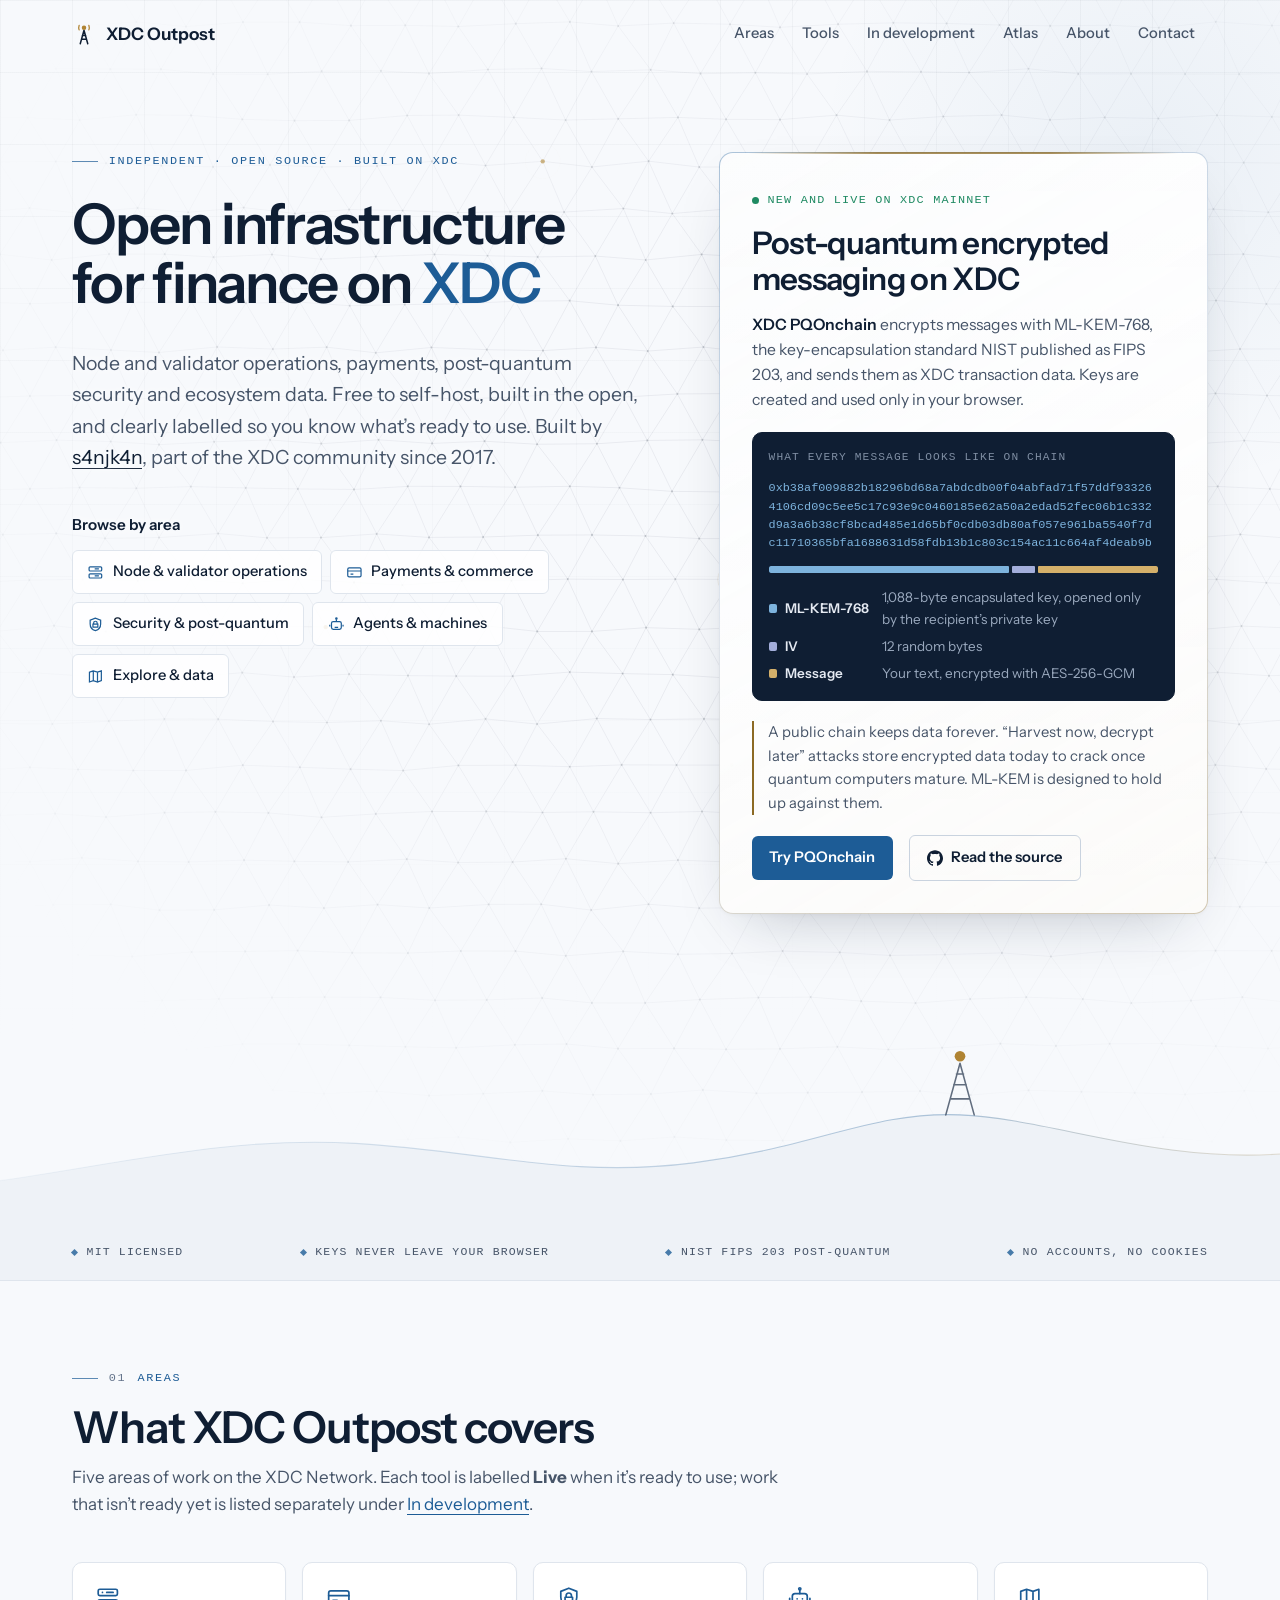
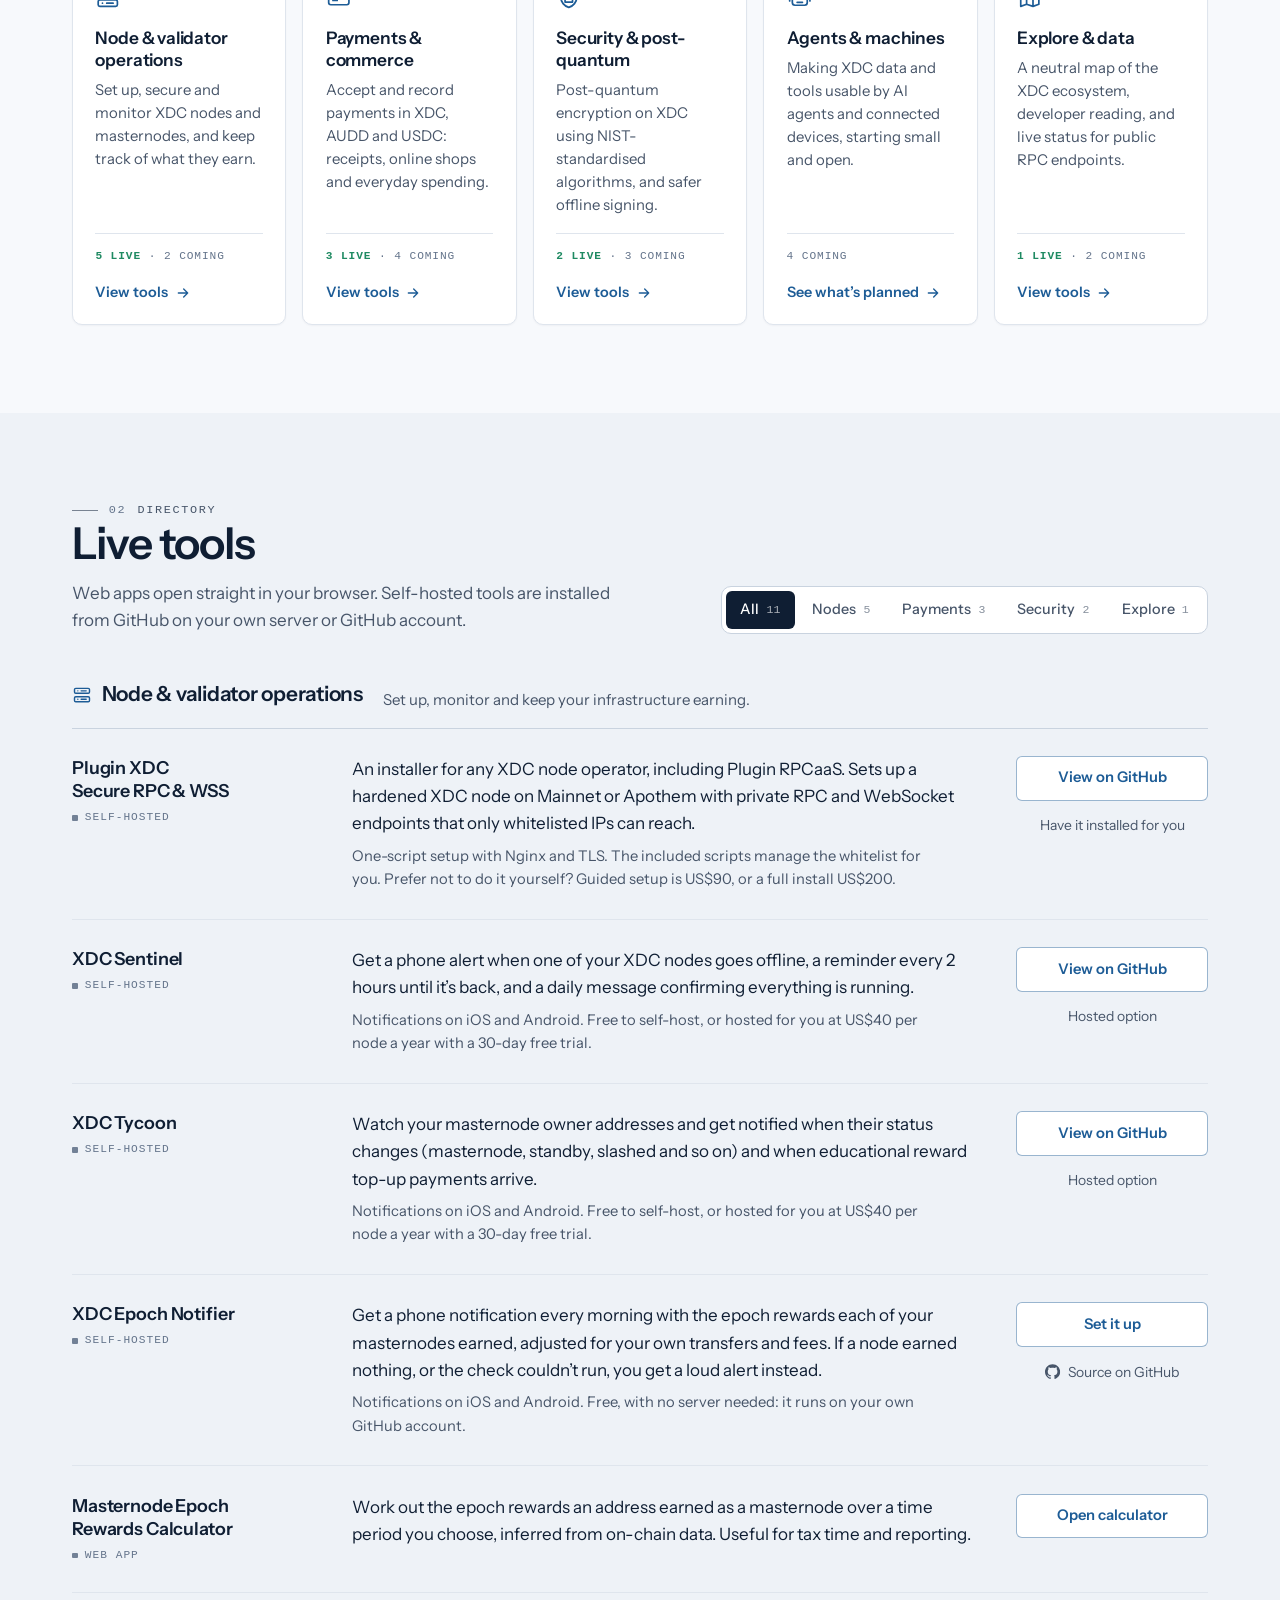
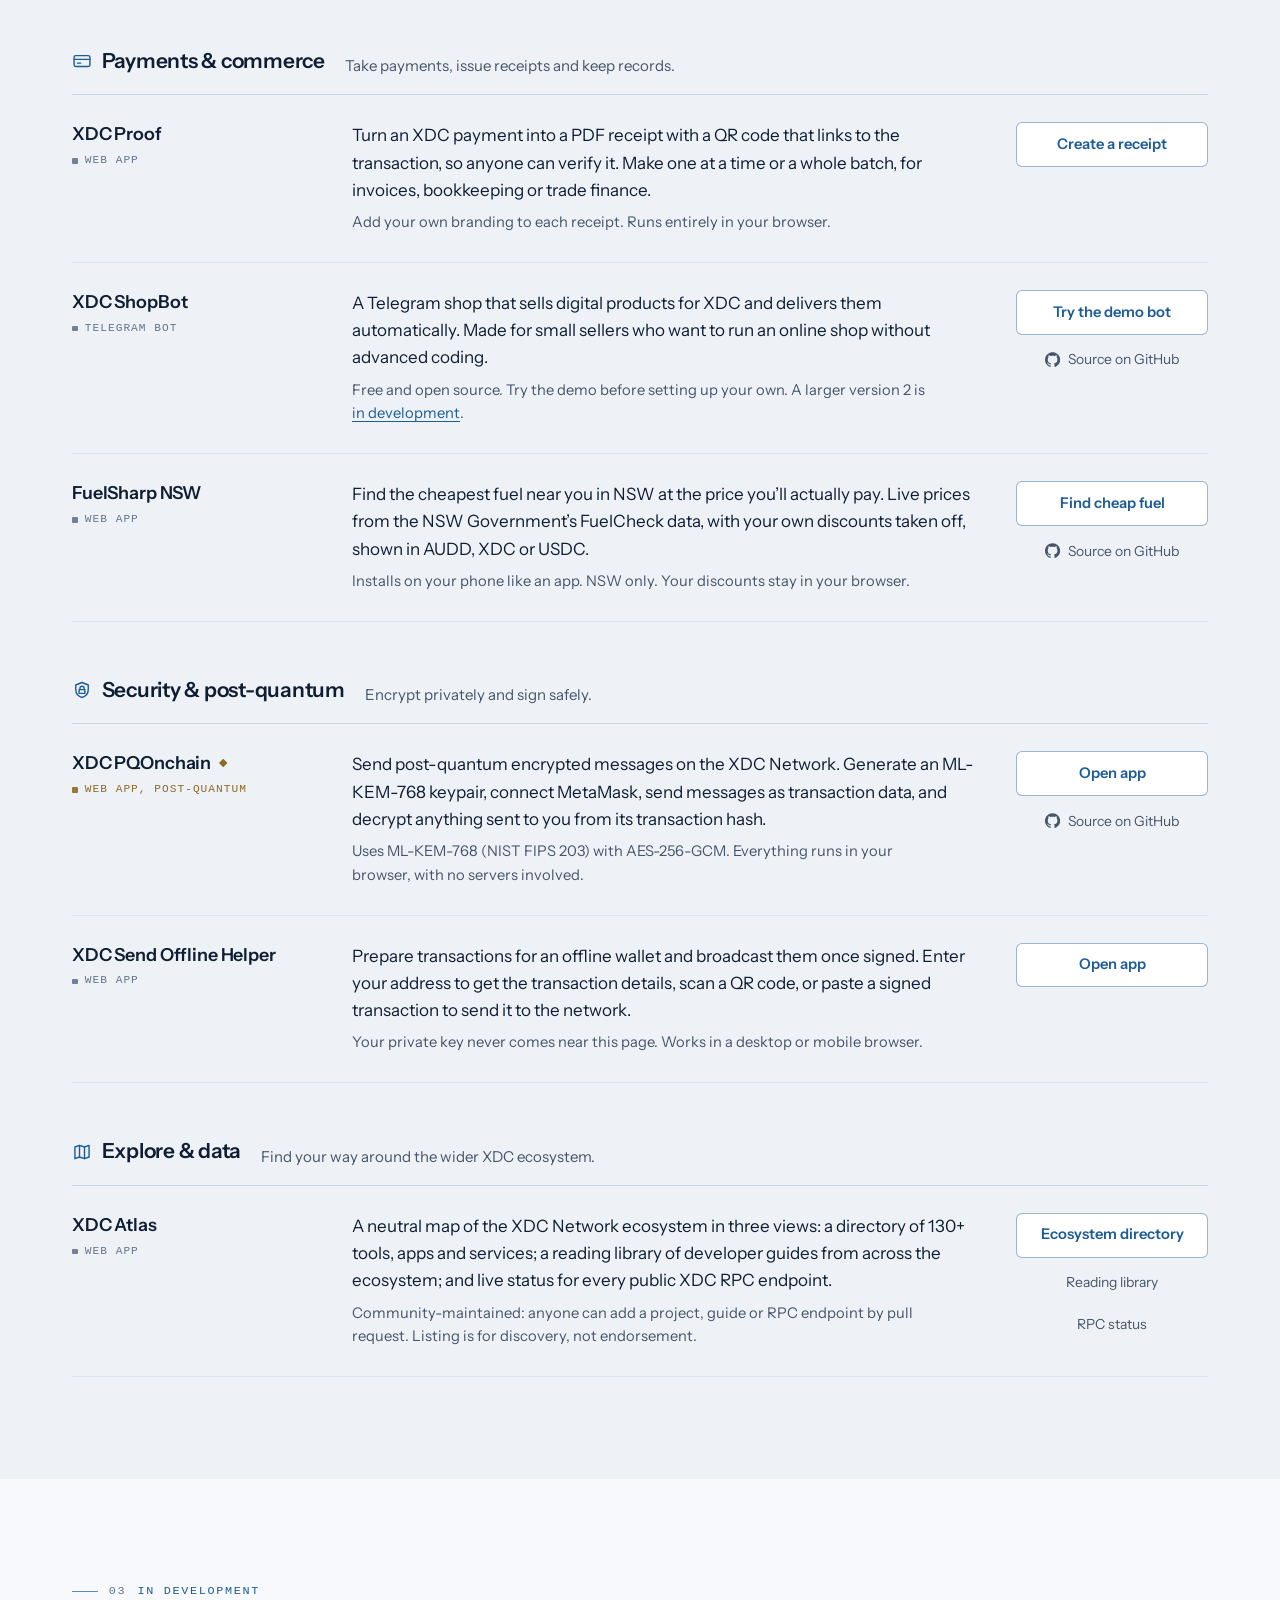
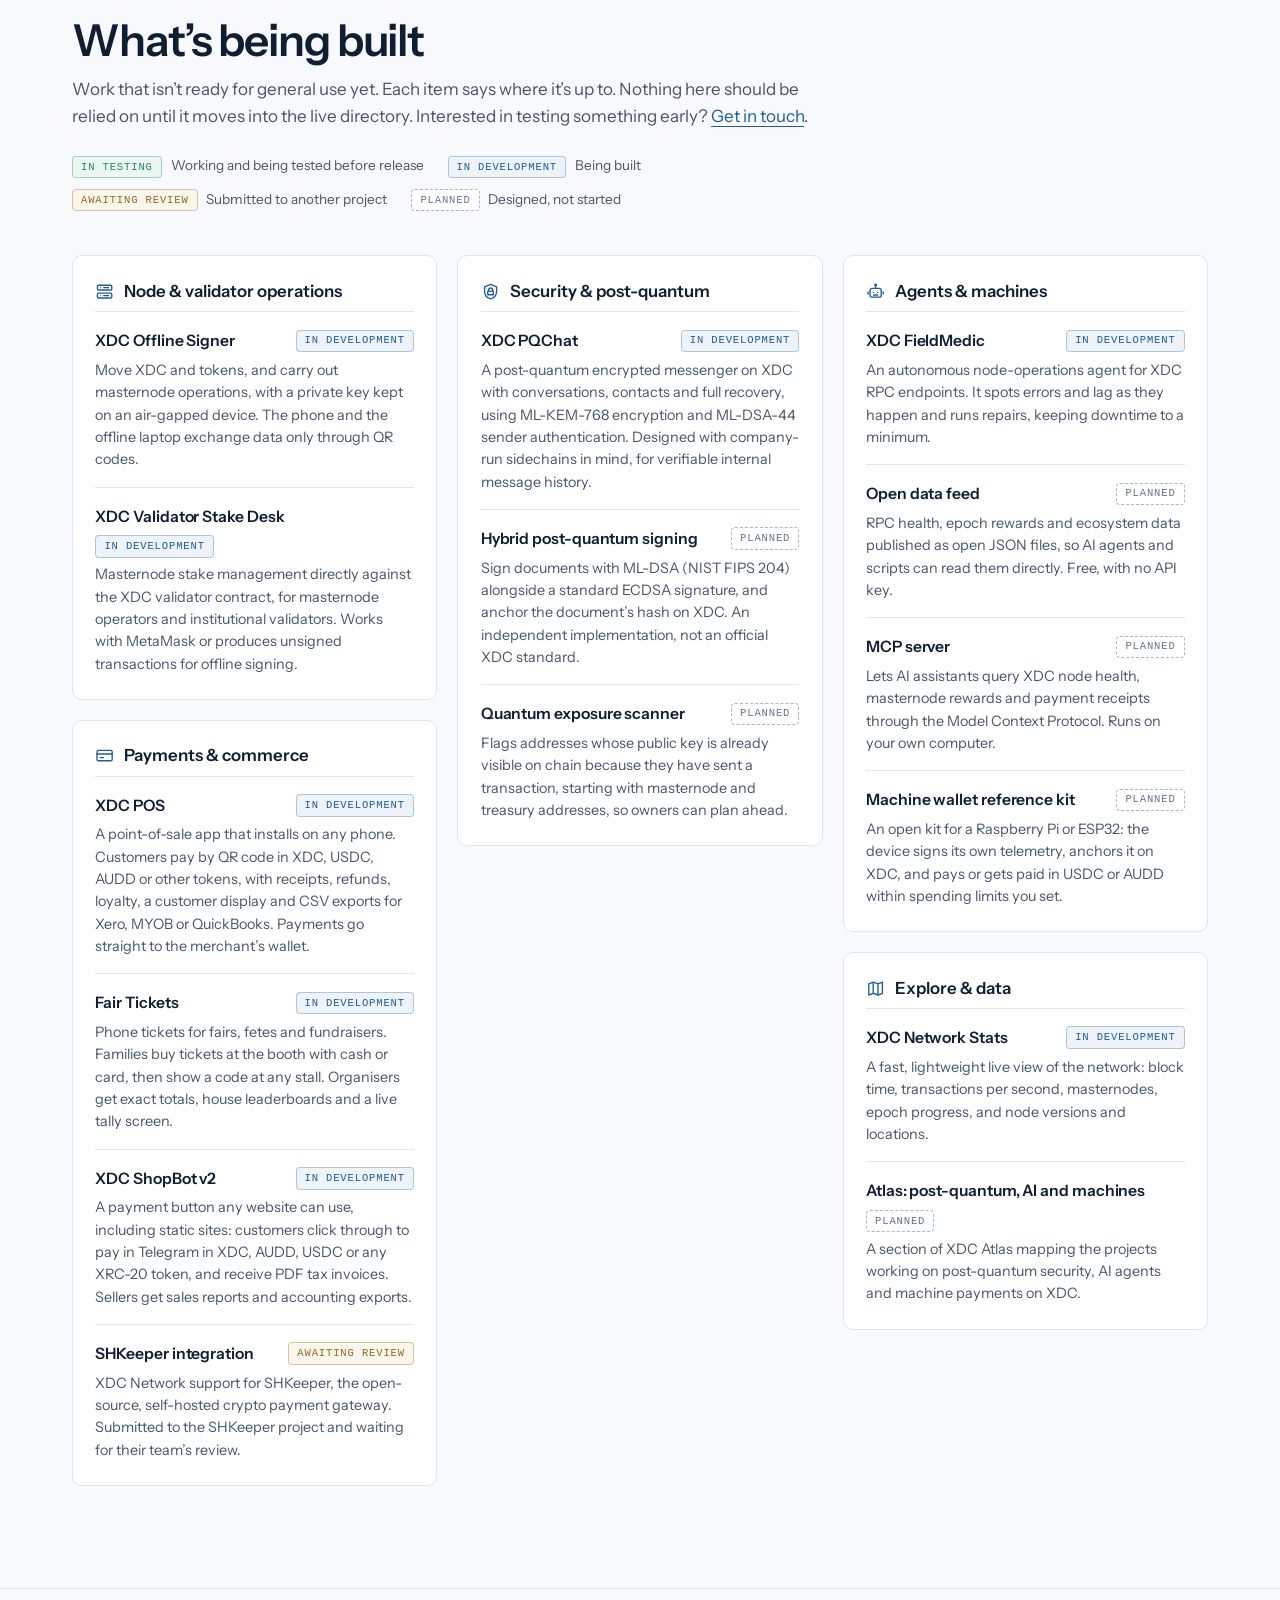
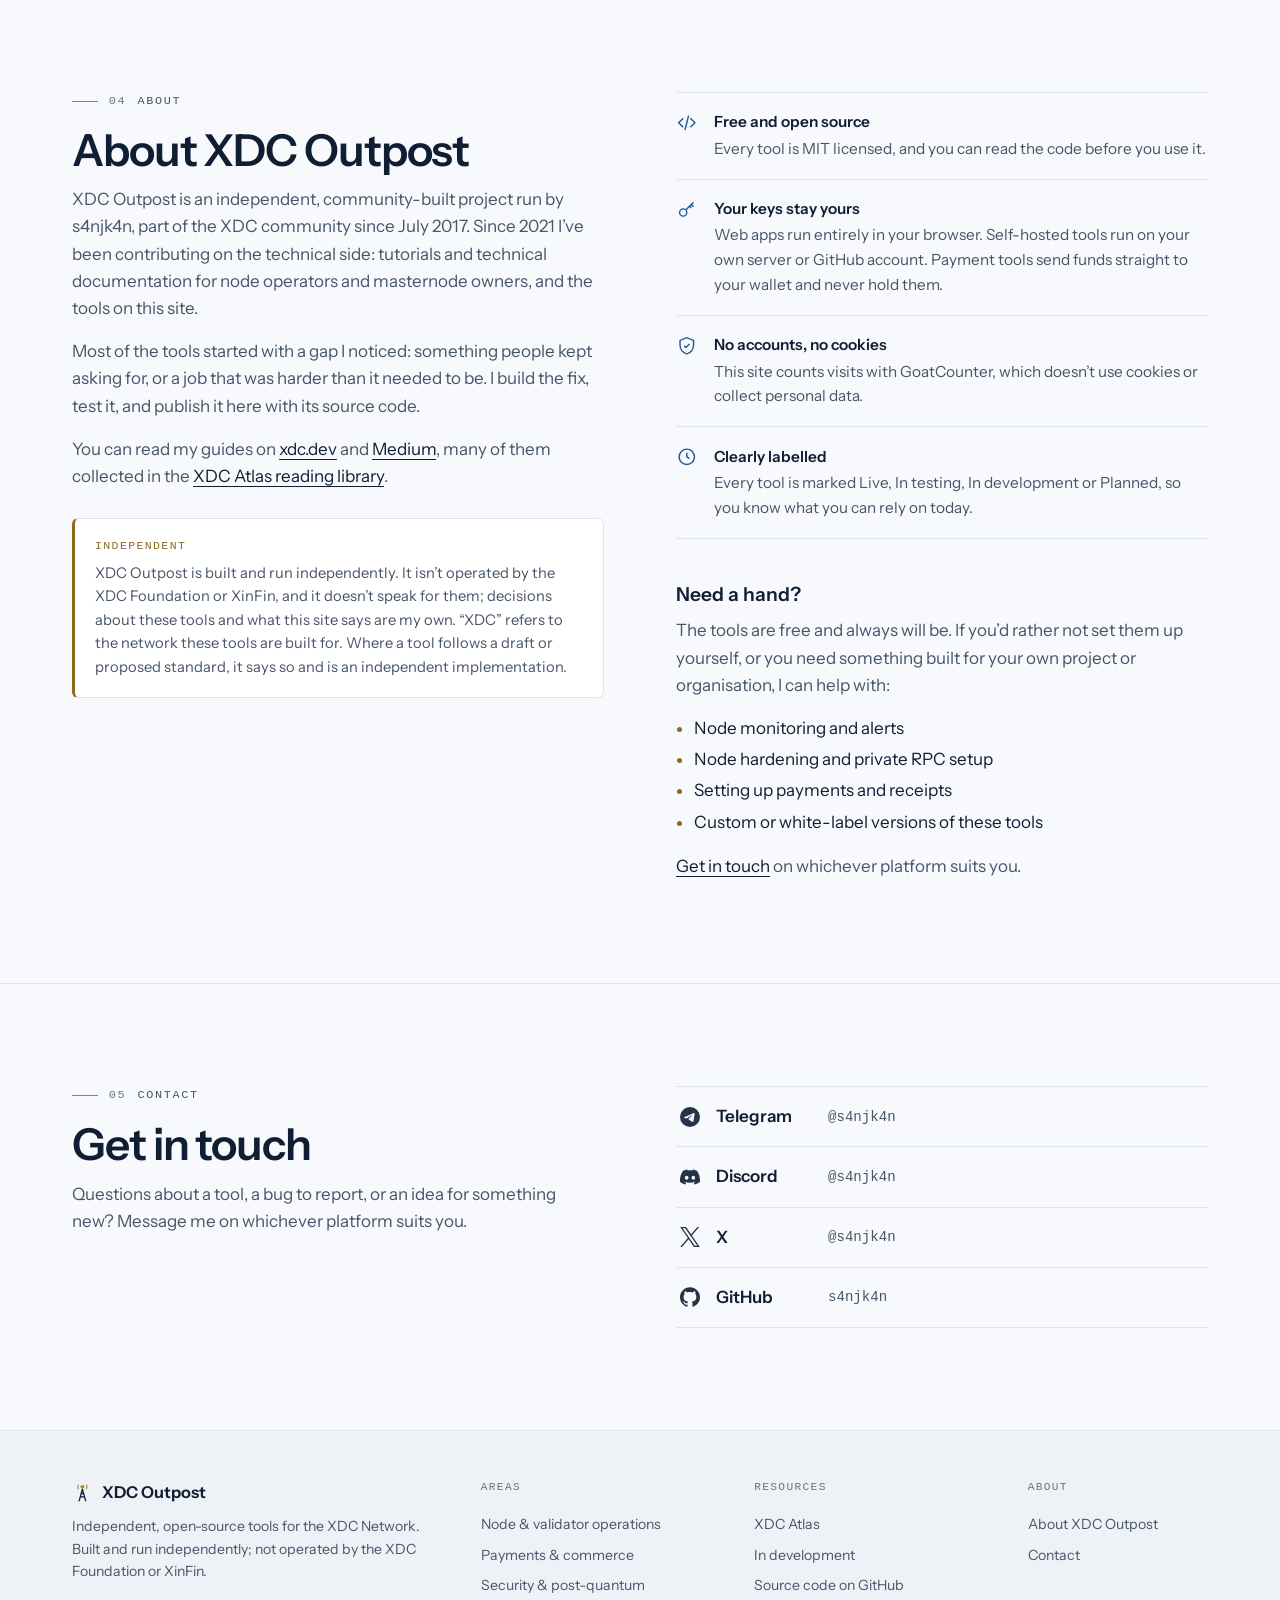
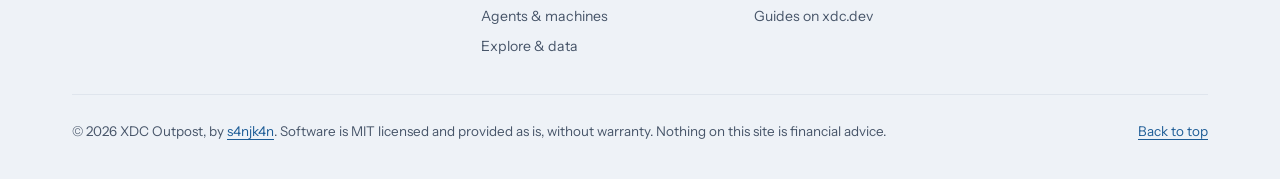
==== commit de9f5f73: "Update index.html" ====
--- a/index.html
+++ b/index.html
@@ -998,7 +998,7 @@
           <div class="rm-area" id="roadmap-nodes">
             <h3><svg aria-hidden="true"><use href="#a-nodes"/></svg>Node &amp; validator operations</h3>
             <ul>
-              <li><div class="rm-top"><h4>XDC Offline Signer</h4><span class="stage stage-test">In testing</span></div>
+              <li><div class="rm-top"><h4>XDC Offline Signer</h4><span class="stage stage-dev">In development</span></div>
                 <p>Move XDC and tokens, and carry out masternode operations, with a private key kept on an air-gapped device. The phone and the offline laptop exchange data only through QR codes.</p></li>
               <li><div class="rm-top"><h4>XDC Validator Stake Desk</h4><span class="stage stage-dev">In development</span></div>
                 <p>Masternode stake management directly against the XDC validator contract, for masternode operators and institutional validators. Works with MetaMask or produces unsigned transactions for offline signing.</p></li>
@@ -1008,7 +1008,7 @@
           <div class="rm-area" id="roadmap-payments">
             <h3><svg aria-hidden="true"><use href="#a-pay"/></svg>Payments &amp; commerce</h3>
             <ul>
-              <li><div class="rm-top"><h4>XDC POS</h4><span class="stage stage-test">In testing</span></div>
+              <li><div class="rm-top"><h4>XDC POS</h4><span class="stage stage-dev">In development</span></div>
                 <p>A point-of-sale app that installs on any phone. Customers pay by QR code in XDC, USDC, AUDD or other tokens, with receipts, refunds, loyalty, a customer display and CSV exports for Xero, MYOB or QuickBooks. Payments go straight to the merchant’s wallet.</p></li>
               <li><div class="rm-top"><h4>Fair Tickets</h4><span class="stage stage-dev">In development</span></div>
                 <p>Phone tickets for fairs, fetes and fundraisers. Families buy tickets at the booth with cash or card, then show a code at any stall. Organisers get exact totals, house leaderboards and a live tally screen.</p></li>
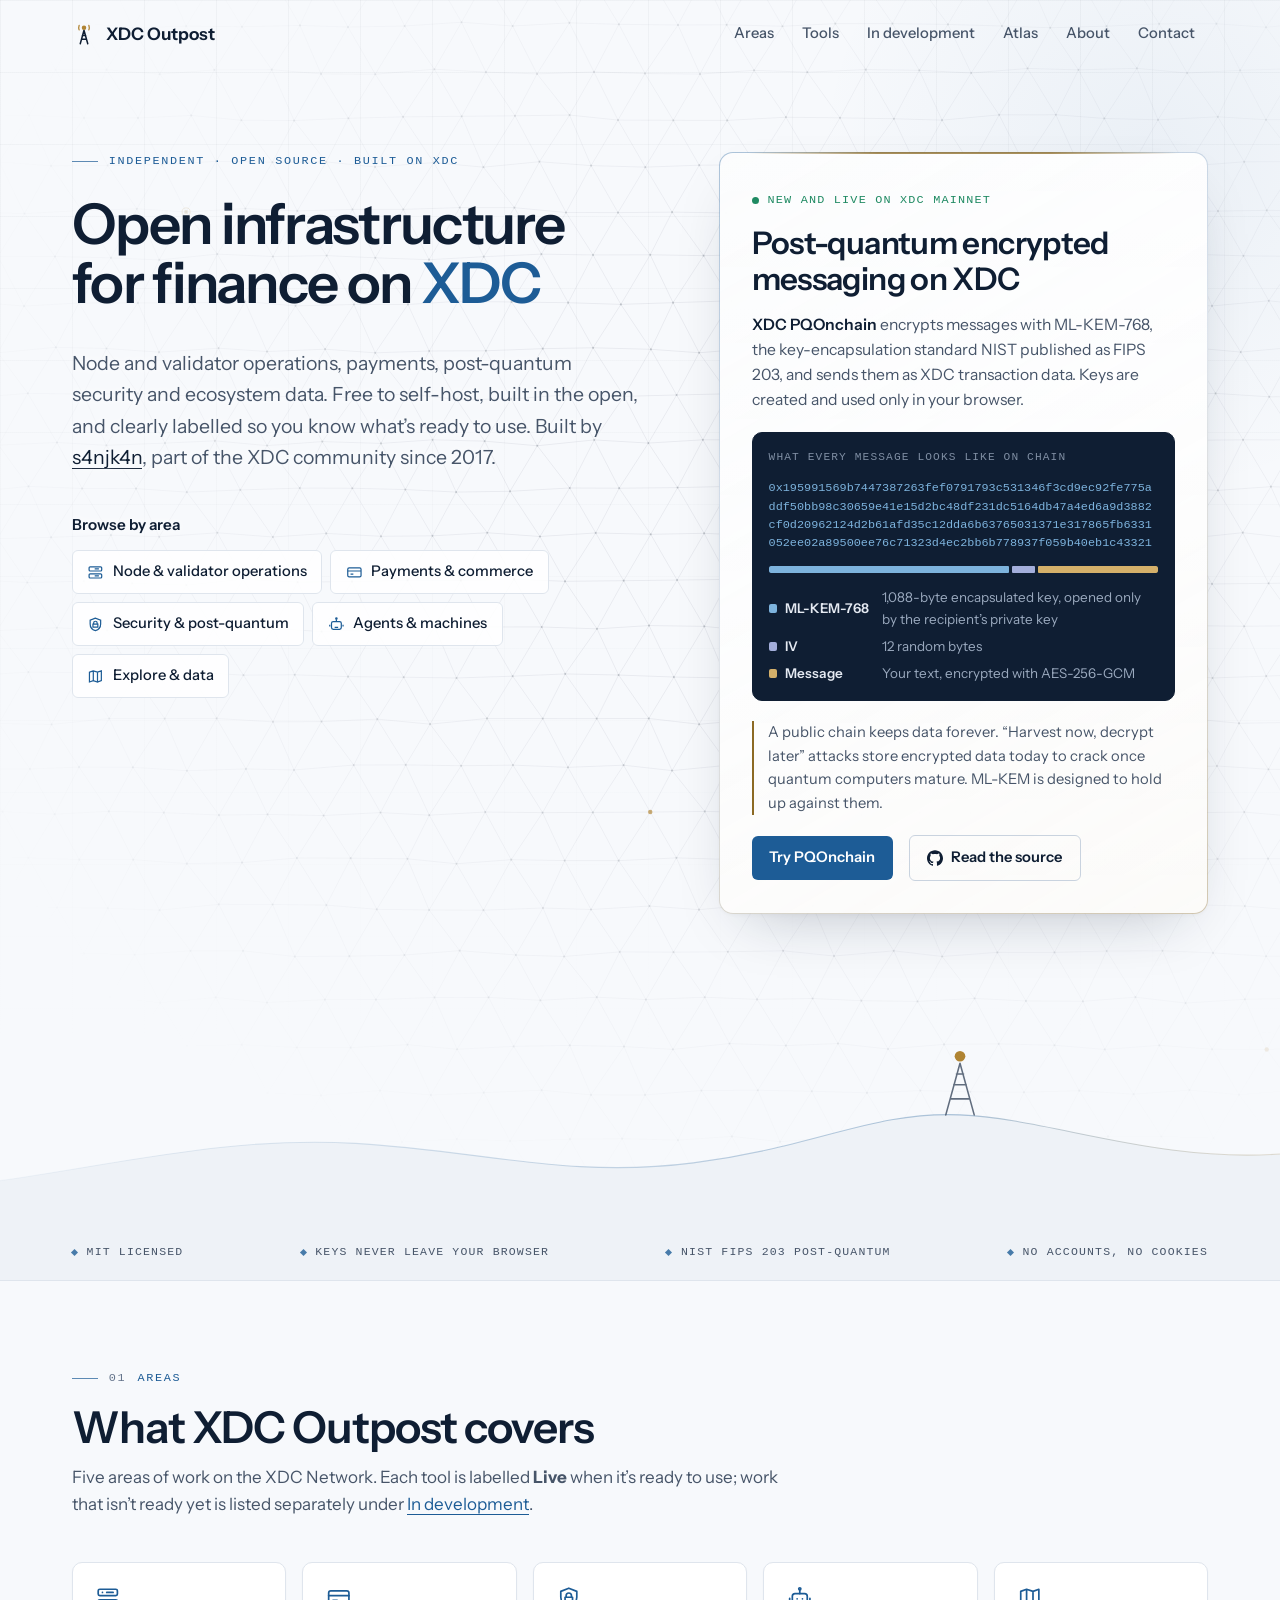
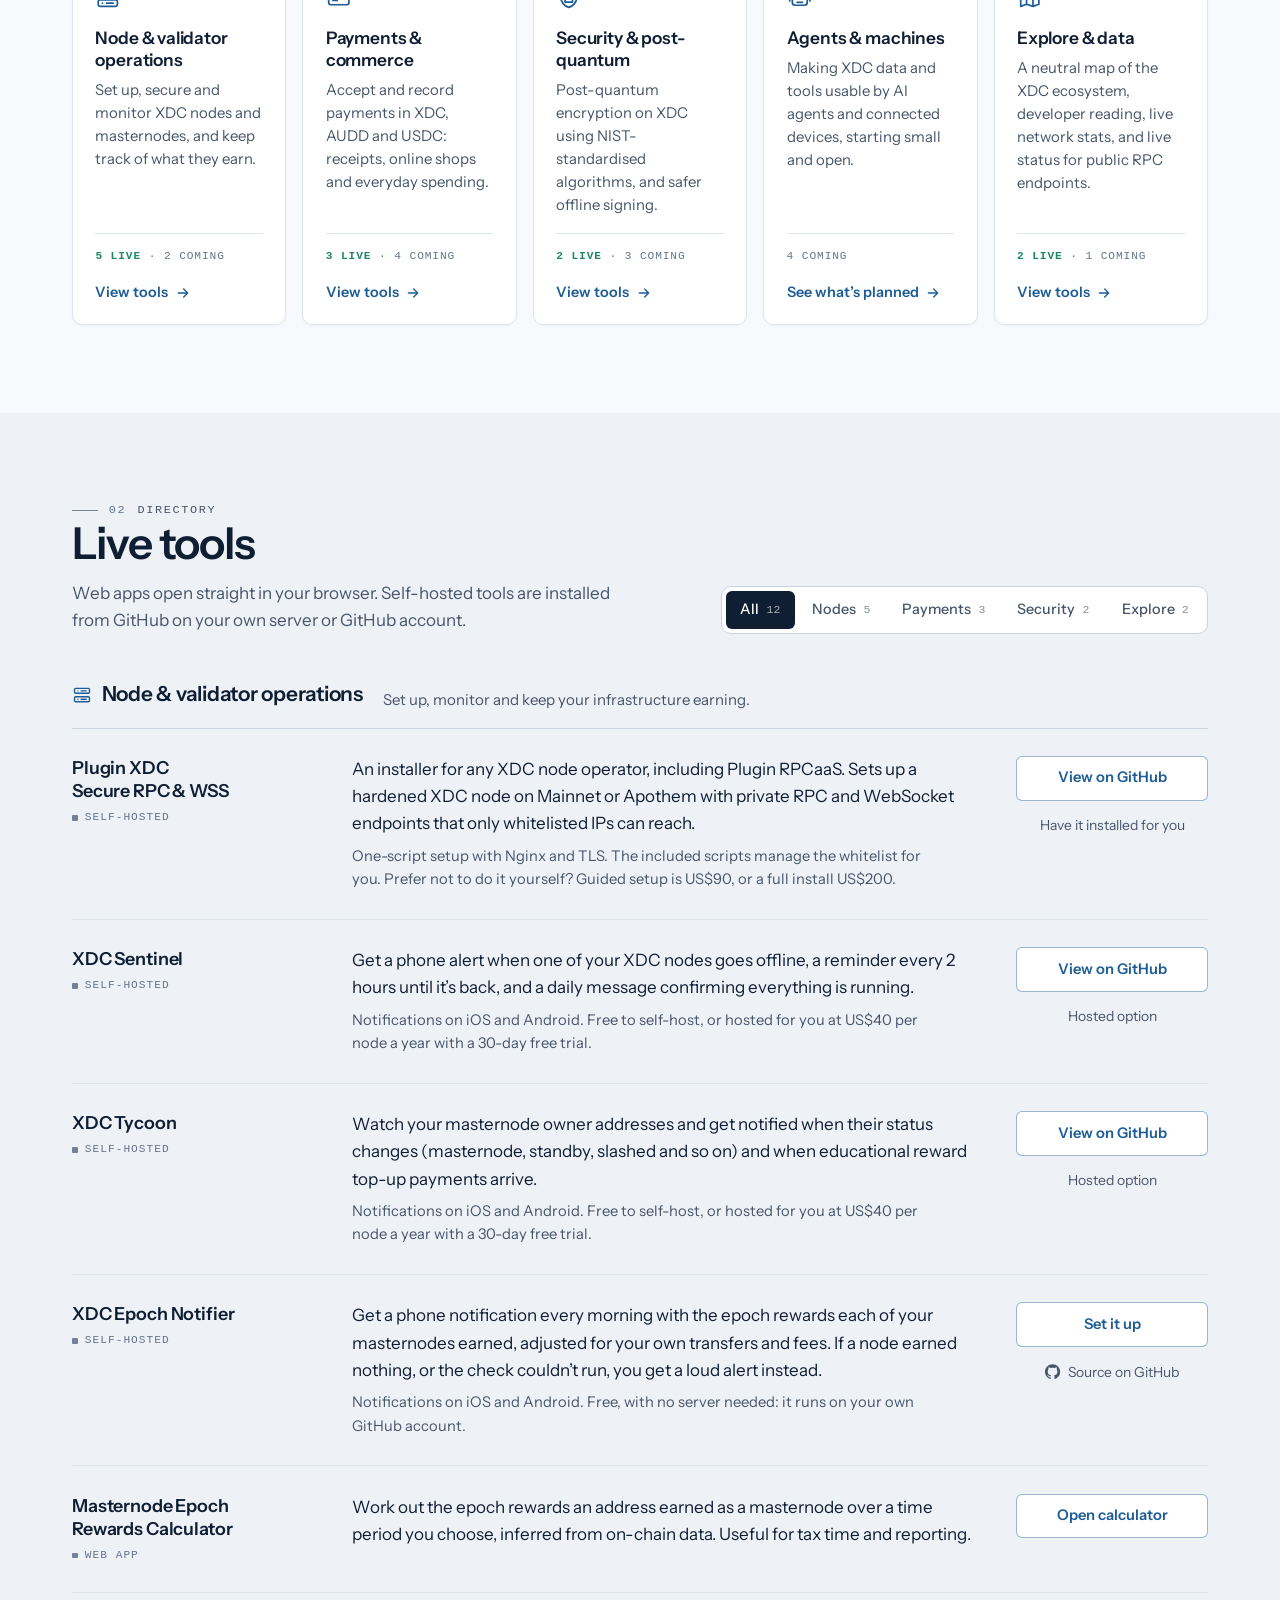
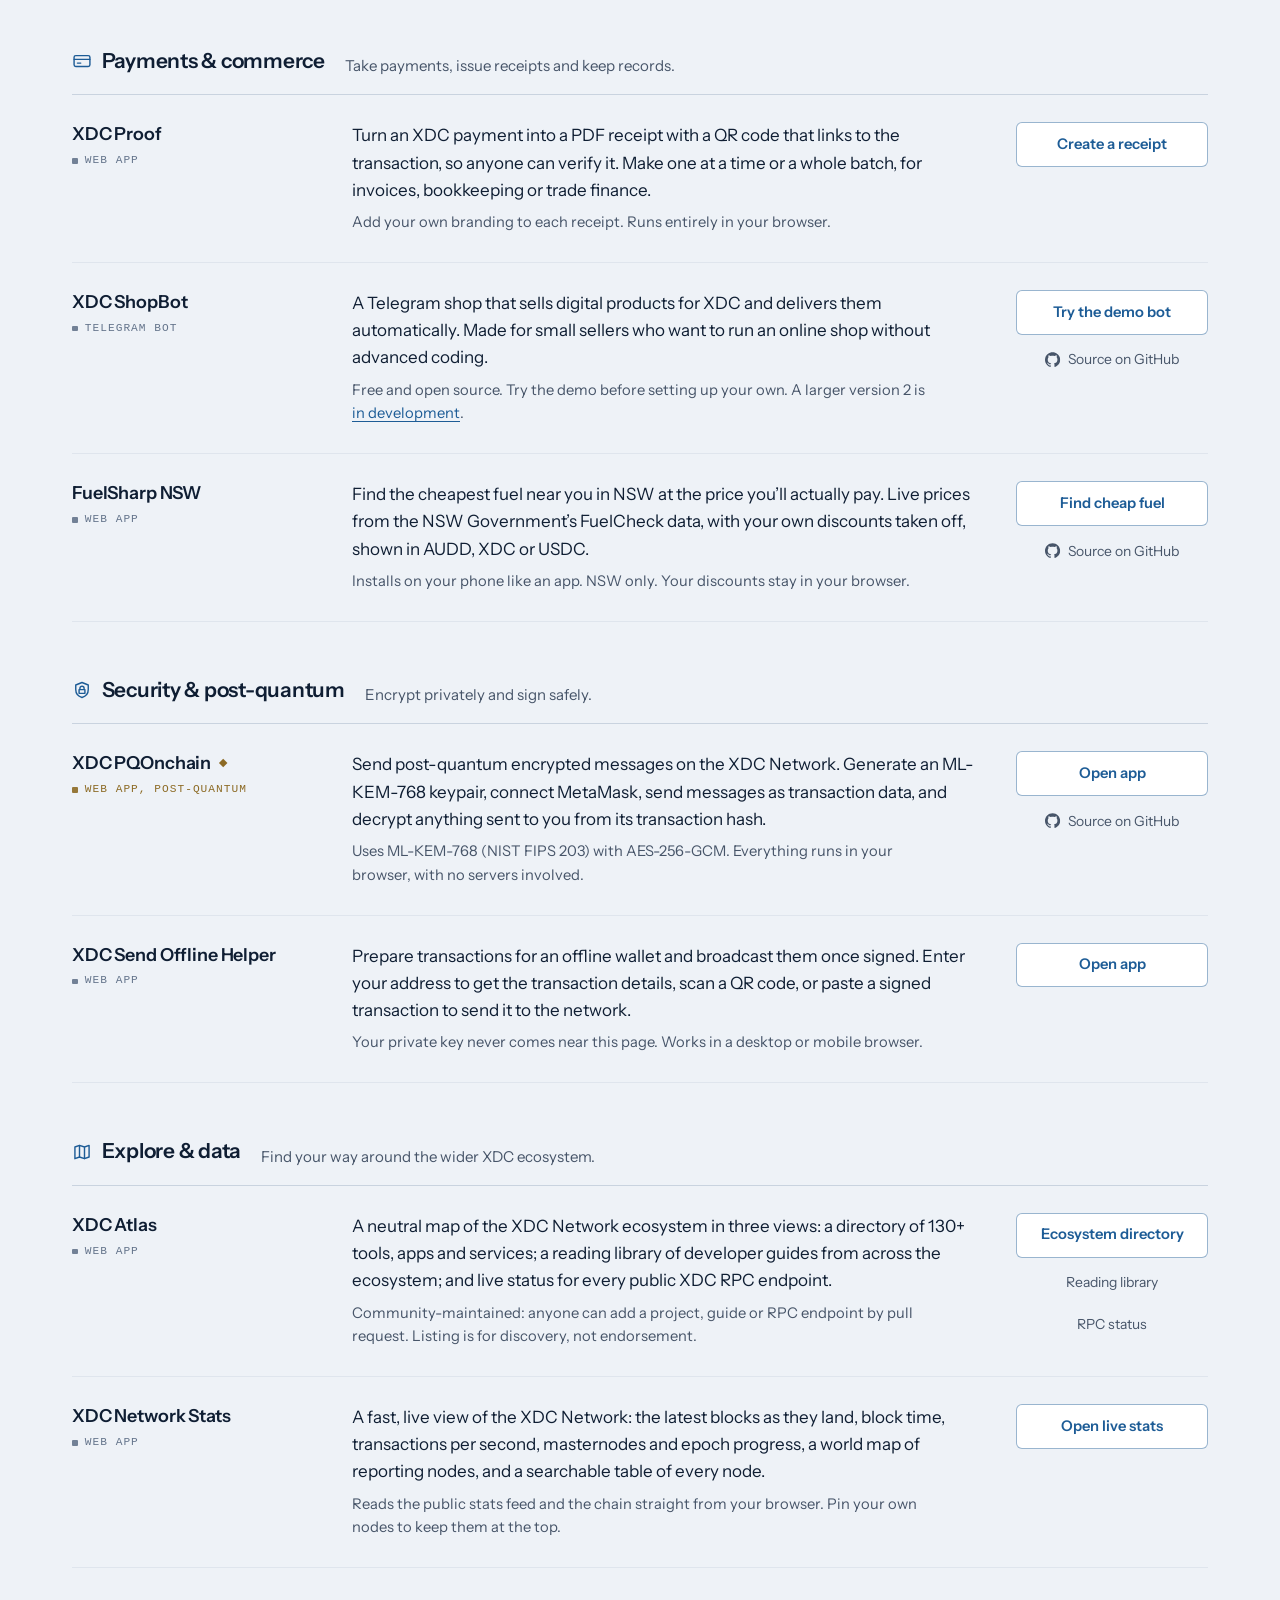
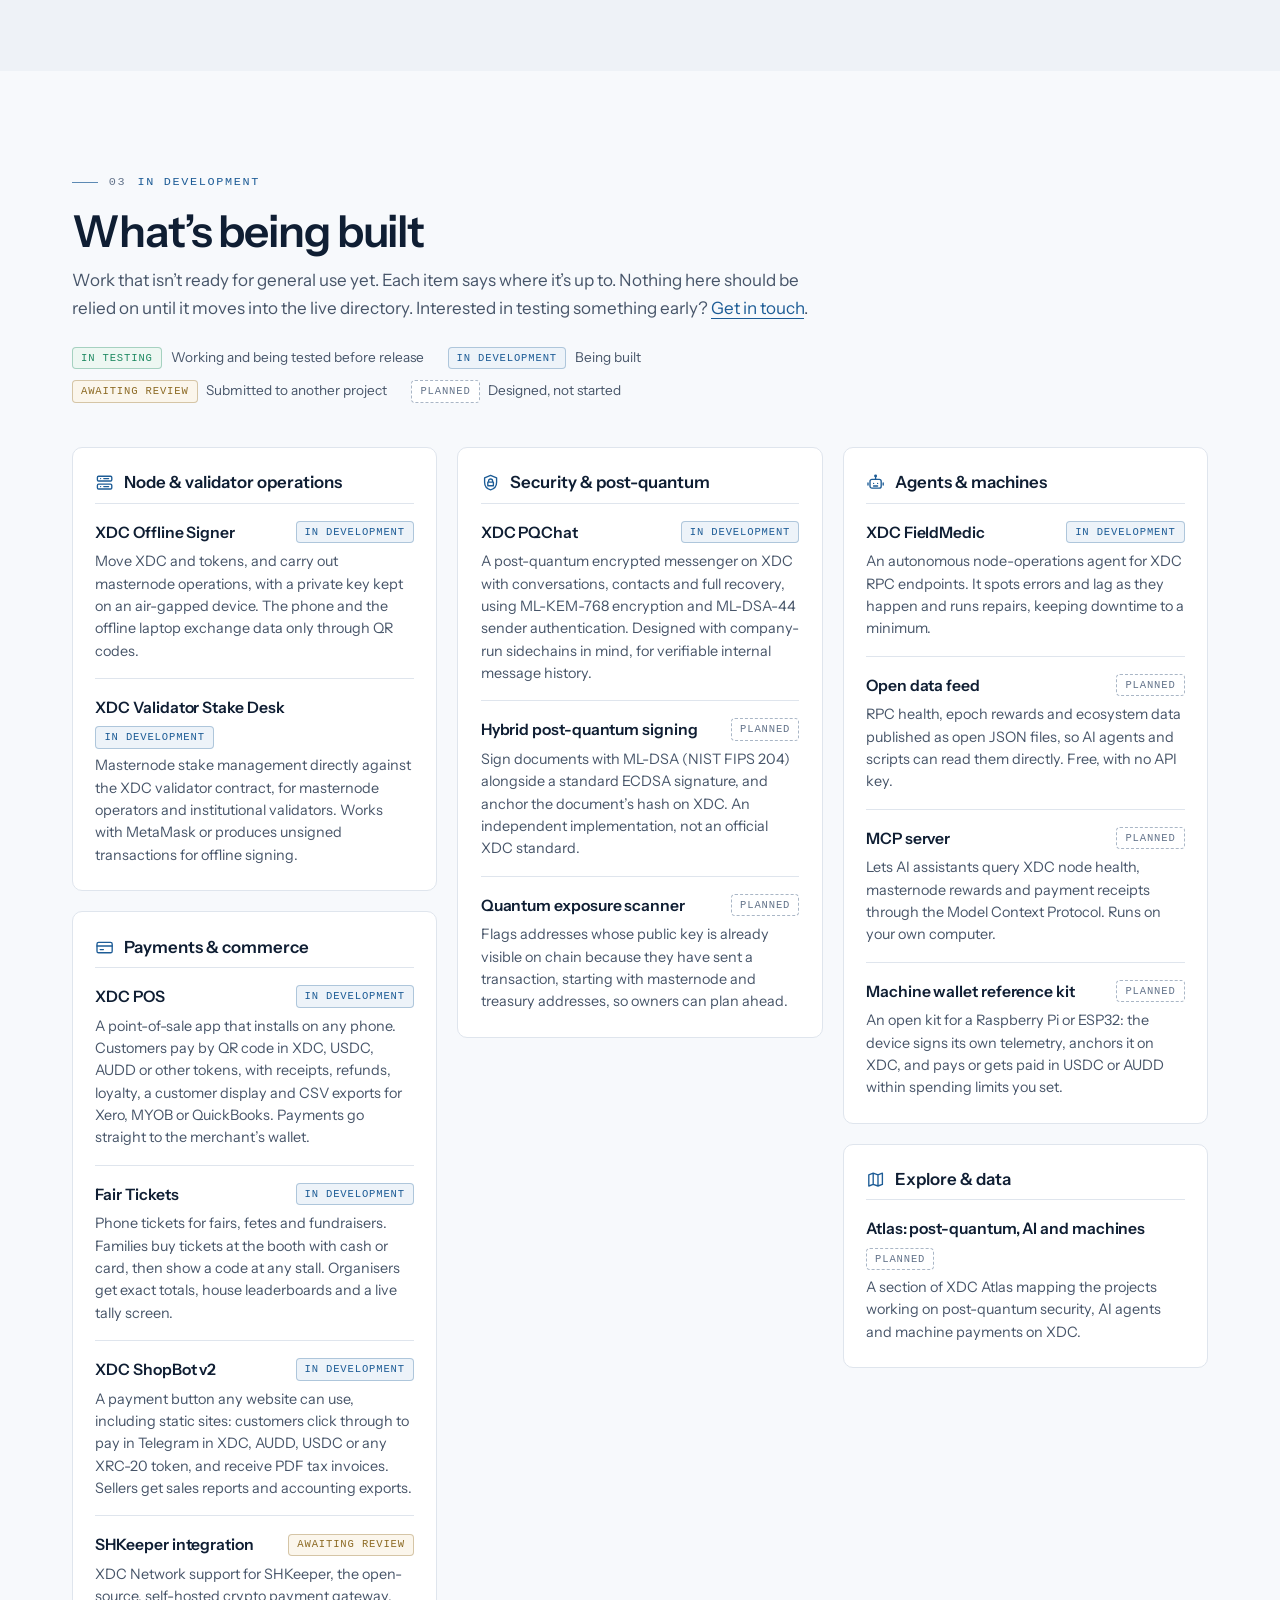
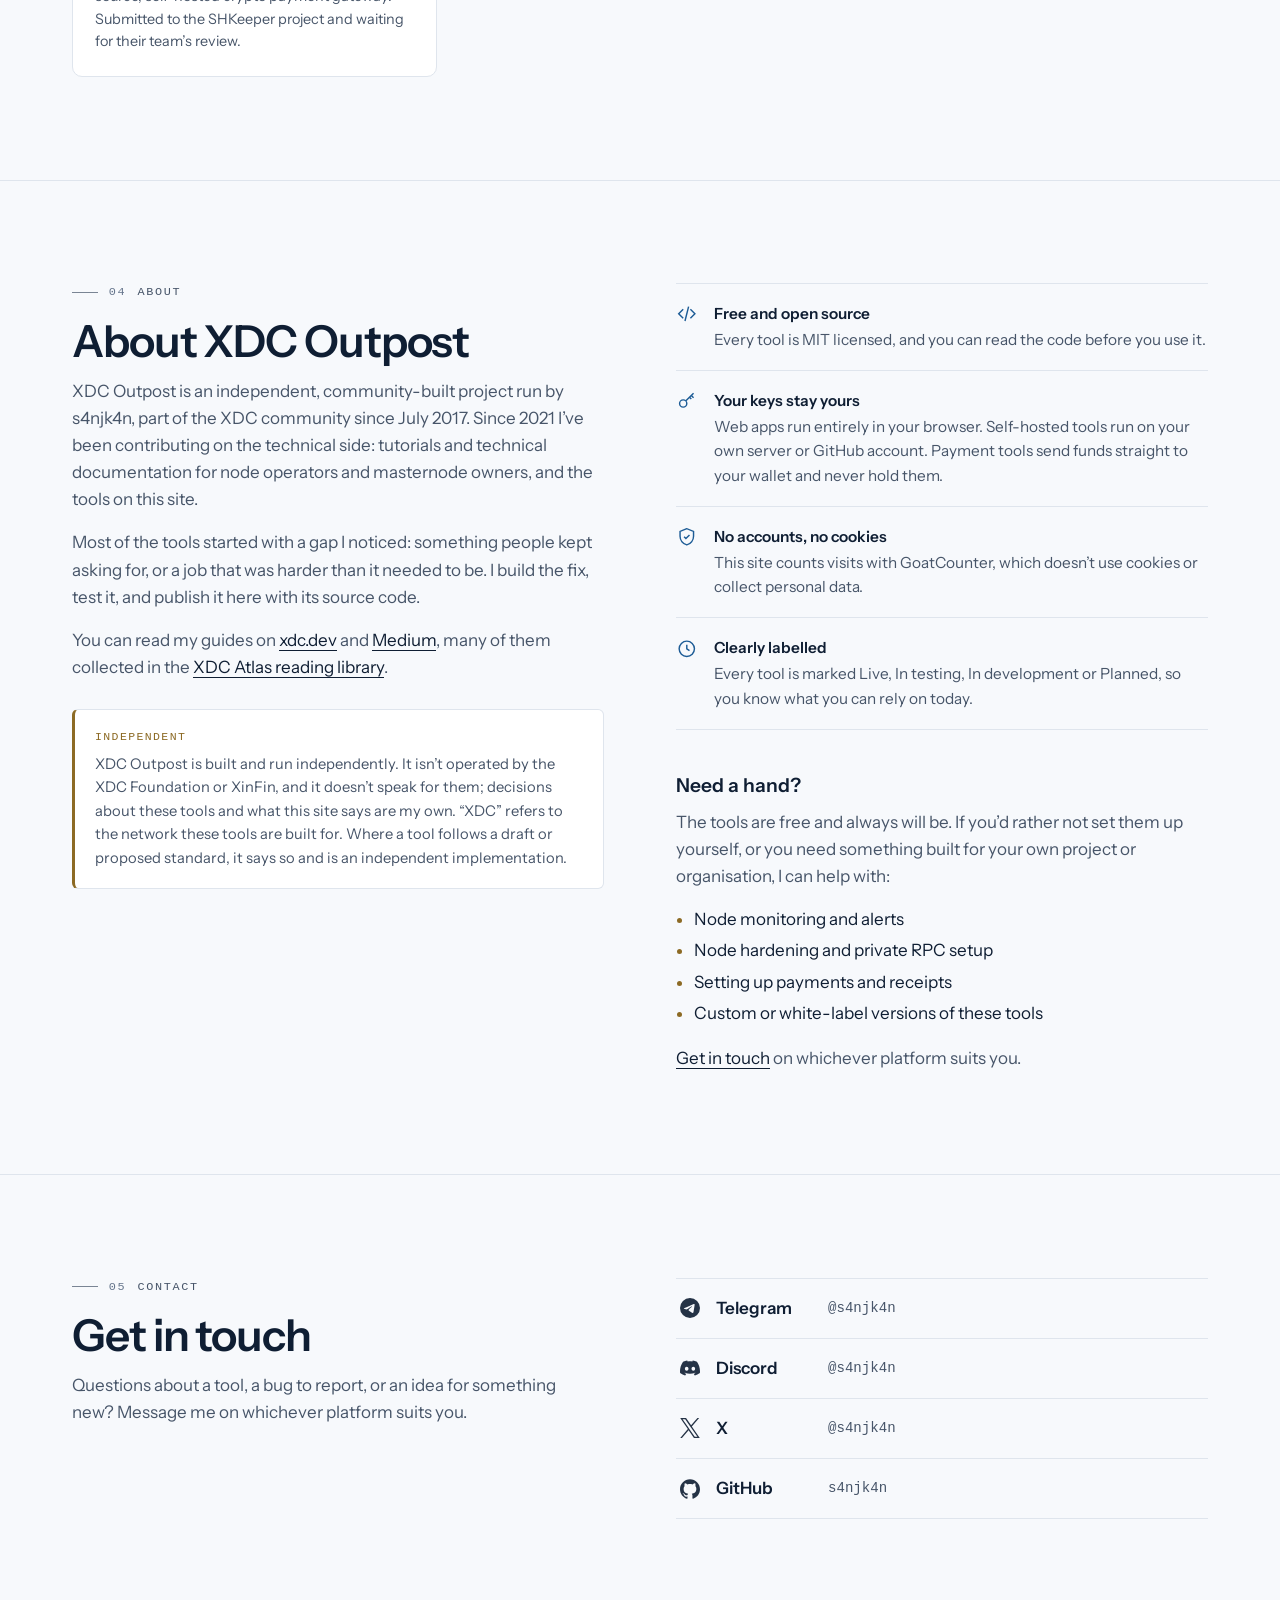
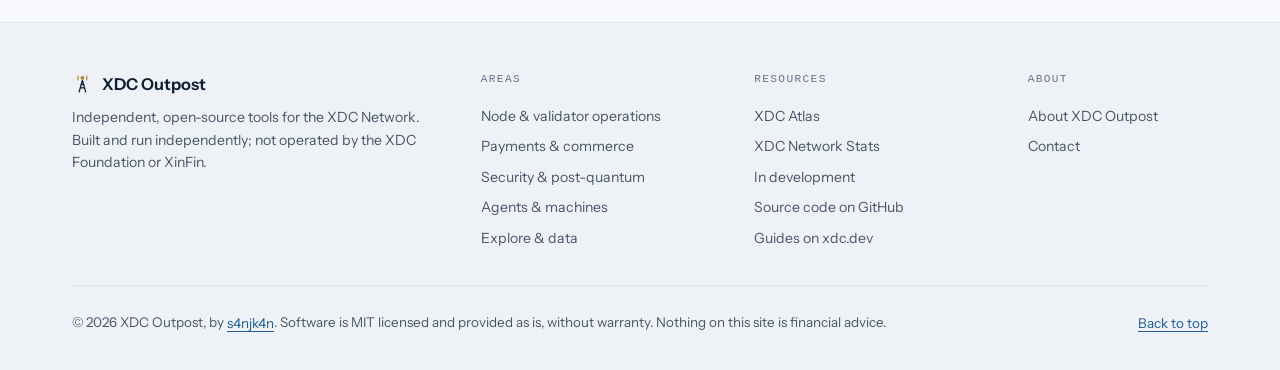
==== commit f6c720da: "Add files via upload" ====
--- a/index.html
+++ b/index.html
@@ -794,8 +794,8 @@
           <li class="area" id="area-explore">
             <svg class="area-icon" aria-hidden="true"><use href="#a-map"/></svg>
             <h3>Explore &amp; data</h3>
-            <p>A neutral map of the XDC ecosystem, developer reading, and live status for public RPC endpoints.</p>
-            <p class="area-meta"><span class="n-live">1 live</span> · <span>2 coming</span></p>
+            <p>A neutral map of the XDC ecosystem, developer reading, live network stats, and live status for public RPC endpoints.</p>
+            <p class="area-meta"><span class="n-live">2 live</span> · <span>1 coming</span></p>
             <a class="area-link" href="#explore" data-filter-link="explore">View tools<svg aria-hidden="true"><use href="#i-arrow"/></svg></a>
           </li>
         </ul>
@@ -975,6 +975,16 @@
                 <a class="act-sub" href="/XDC_Atlas/#rpc-status" data-goatcounter-click="open/XDC_Atlas-rpc">RPC status</a>
               </div>
             </li>
+            <li class="tool" data-keywords="network stats netstats live blocks nodes masternodes epoch tps propagation map explorer dashboard">
+              <div><h4>XDC Network Stats</h4><p class="kind">Web app</p></div>
+              <div>
+                <p class="desc">A fast, live view of the XDC Network: the latest blocks as they land, block time, transactions per second, masternodes and epoch progress, a world map of reporting nodes, and a searchable table of every node.</p>
+                <p class="detail">Reads the public stats feed and the chain straight from your browser. Pin your own nodes to keep them at the top.</p>
+              </div>
+              <div class="actions">
+                <a class="act-main" href="/XDC_Network_Stats/" data-goatcounter-click="open/XDC_Network_Stats">Open live stats</a>
+              </div>
+            </li>
           </ul>
         </div>
       </div>
@@ -1048,8 +1058,6 @@
           <div class="rm-area" id="roadmap-explore">
             <h3><svg aria-hidden="true"><use href="#a-map"/></svg>Explore &amp; data</h3>
             <ul>
-              <li><div class="rm-top"><h4>XDC Network Stats</h4><span class="stage stage-dev">In development</span></div>
-                <p>A fast, lightweight live view of the network: block time, transactions per second, masternodes, epoch progress, and node versions and locations.</p></li>
               <li><div class="rm-top"><h4>Atlas: post-quantum, AI and machines</h4><span class="stage stage-plan">Planned</span></div>
                 <p>A section of XDC Atlas mapping the projects working on post-quantum security, AI agents and machine payments on XDC.</p></li>
             </ul>
@@ -1137,6 +1145,7 @@
           <h2>Resources</h2>
           <ul>
             <li><a href="/XDC_Atlas/" data-goatcounter-click="footer/atlas">XDC Atlas</a></li>
+            <li><a href="/XDC_Network_Stats/" data-goatcounter-click="footer/network-stats">XDC Network Stats</a></li>
             <li><a href="#roadmap">In development</a></li>
             <li><a href="https://github.com/s4njk4n?tab=repositories" target="_blank" rel="noopener" data-goatcounter-click="github/profile">Source code on GitHub</a></li>
             <li><a href="https://www.xdc.dev/s4njk4n" target="_blank" rel="noopener" data-goatcounter-click="footer/xdc-dev">Guides on xdc.dev</a></li>
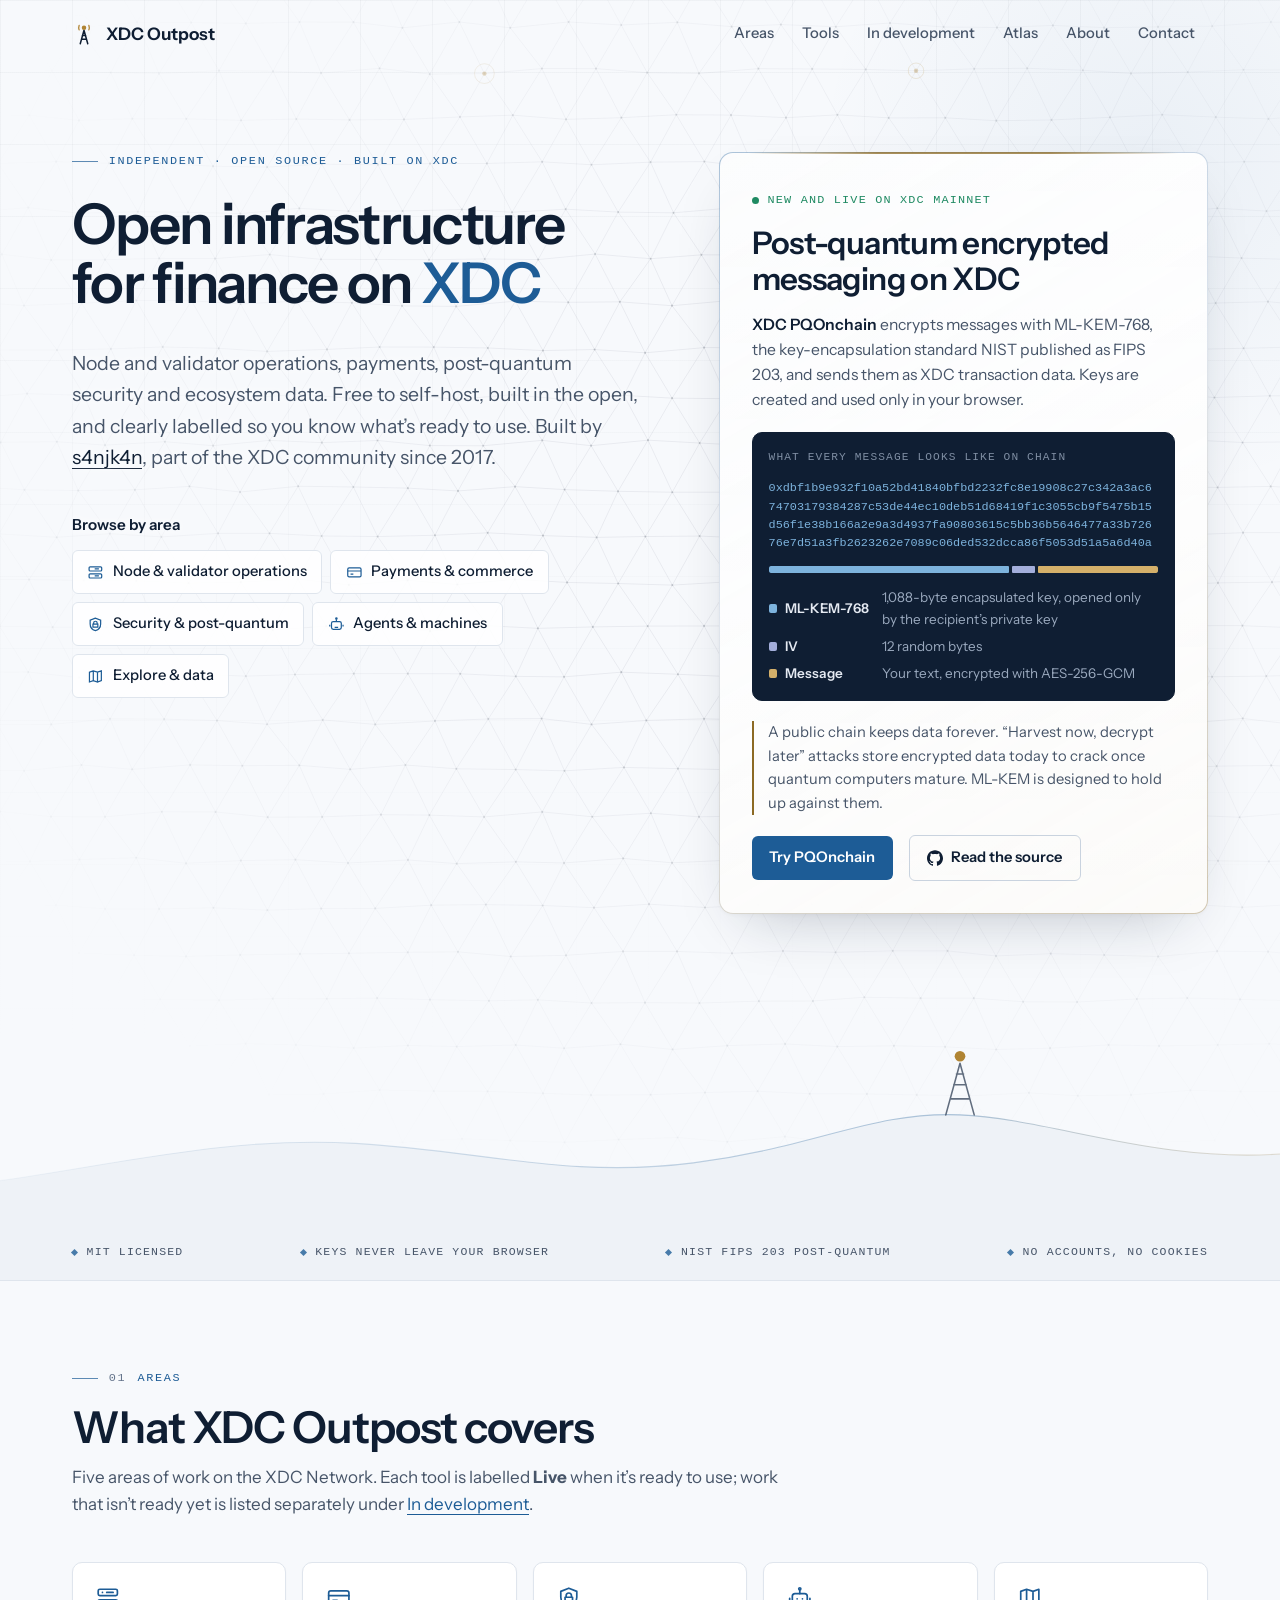
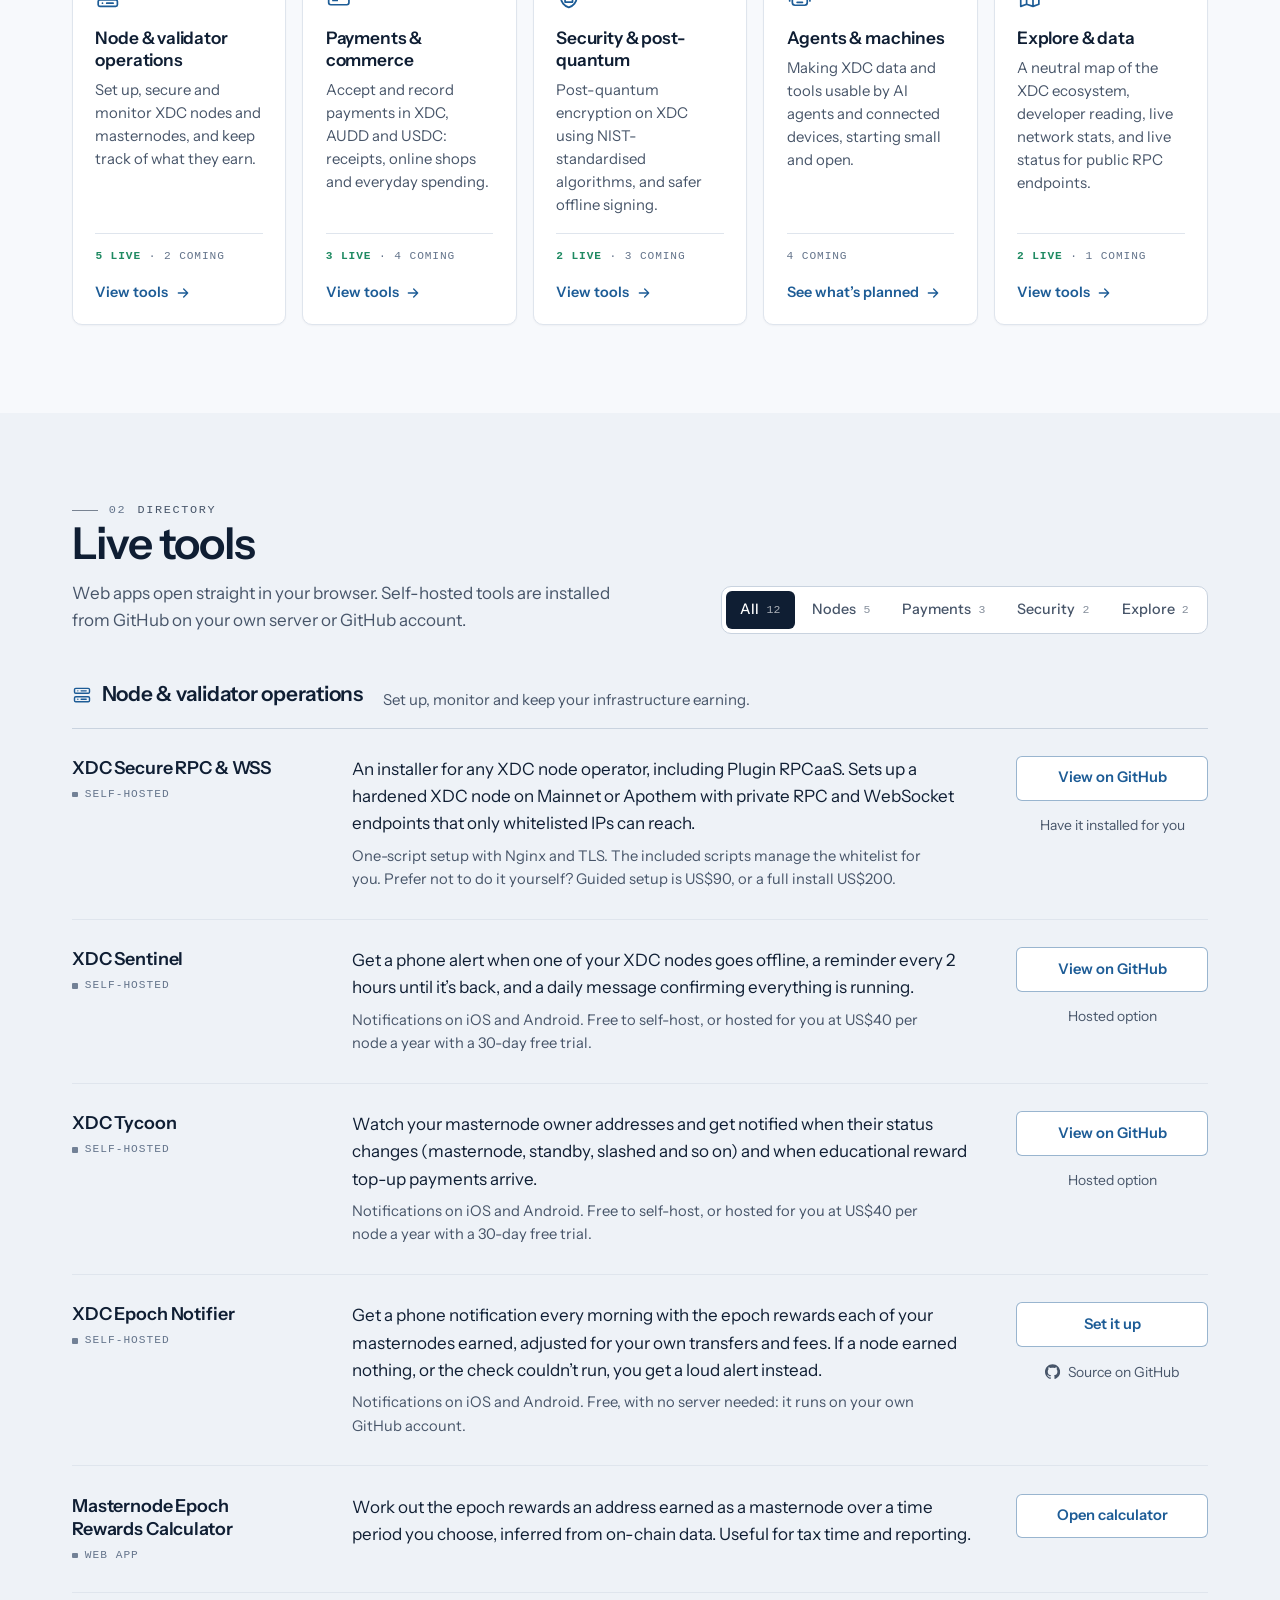
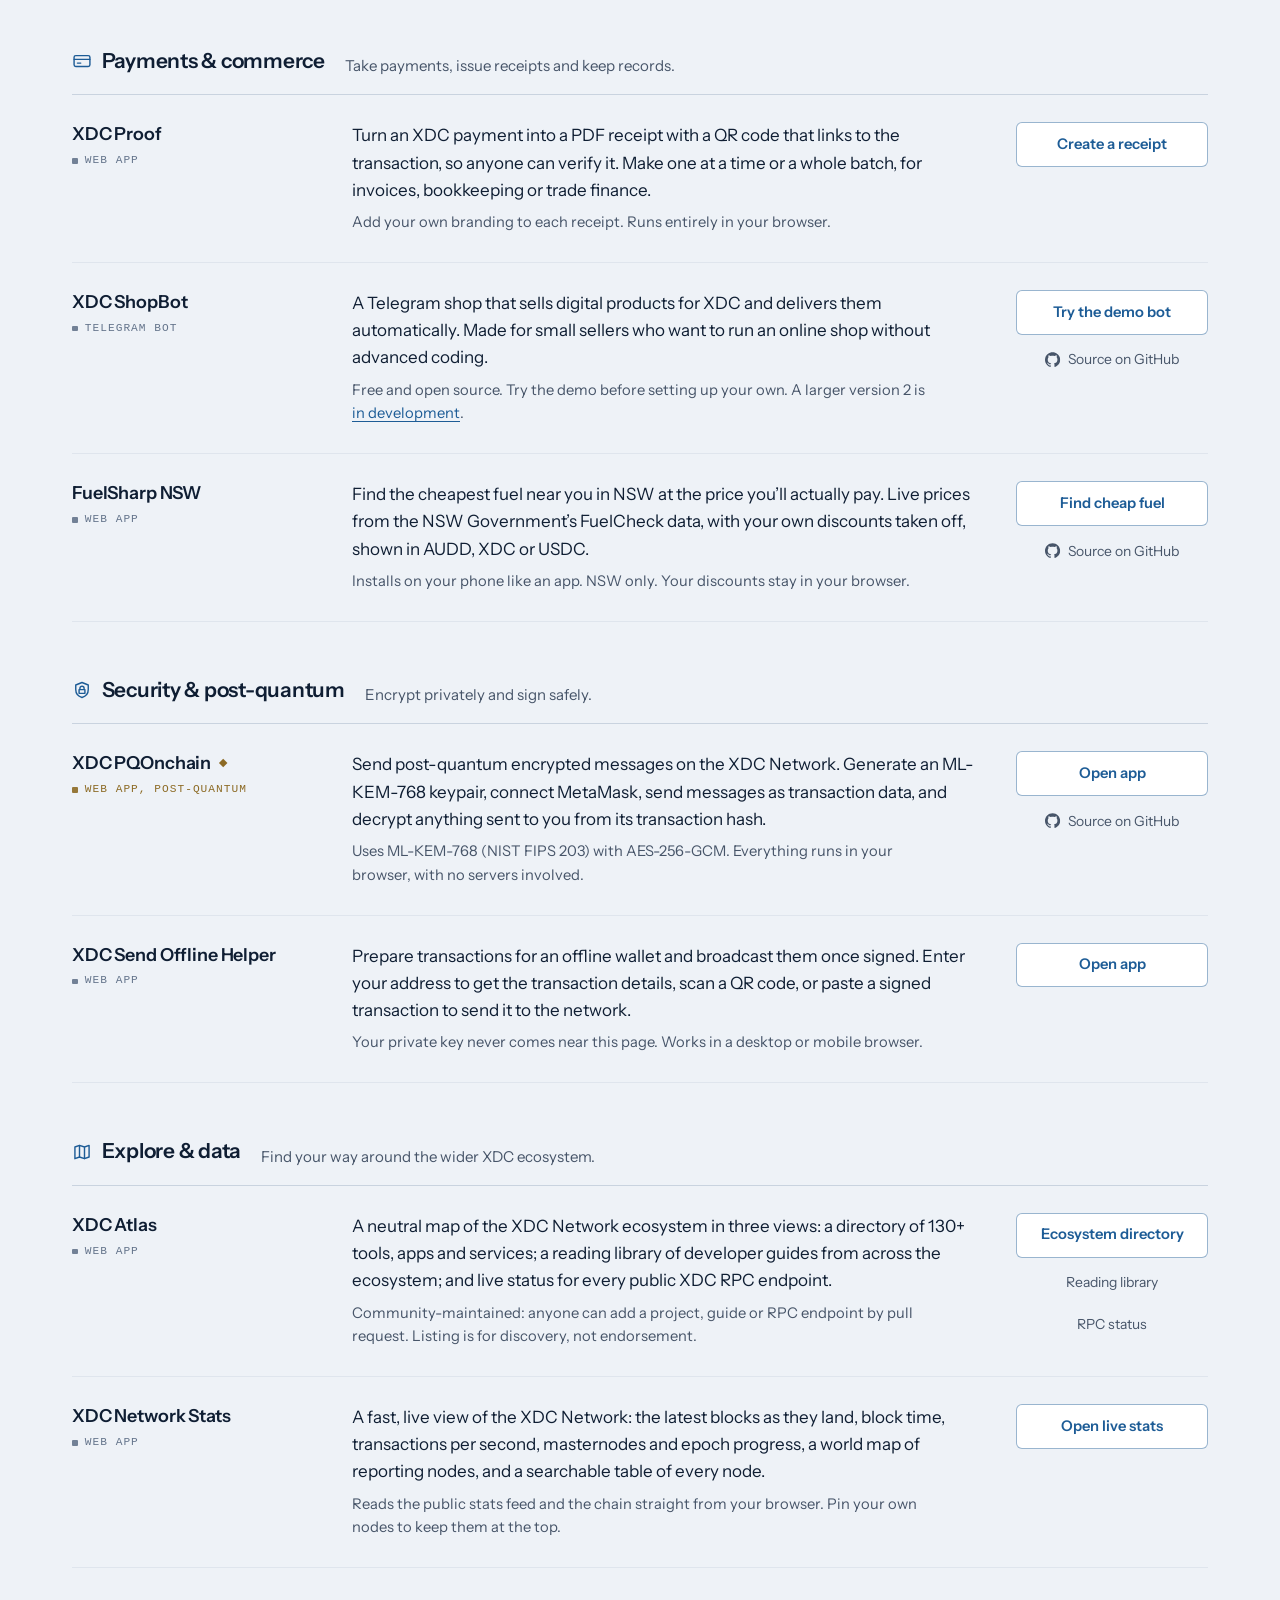
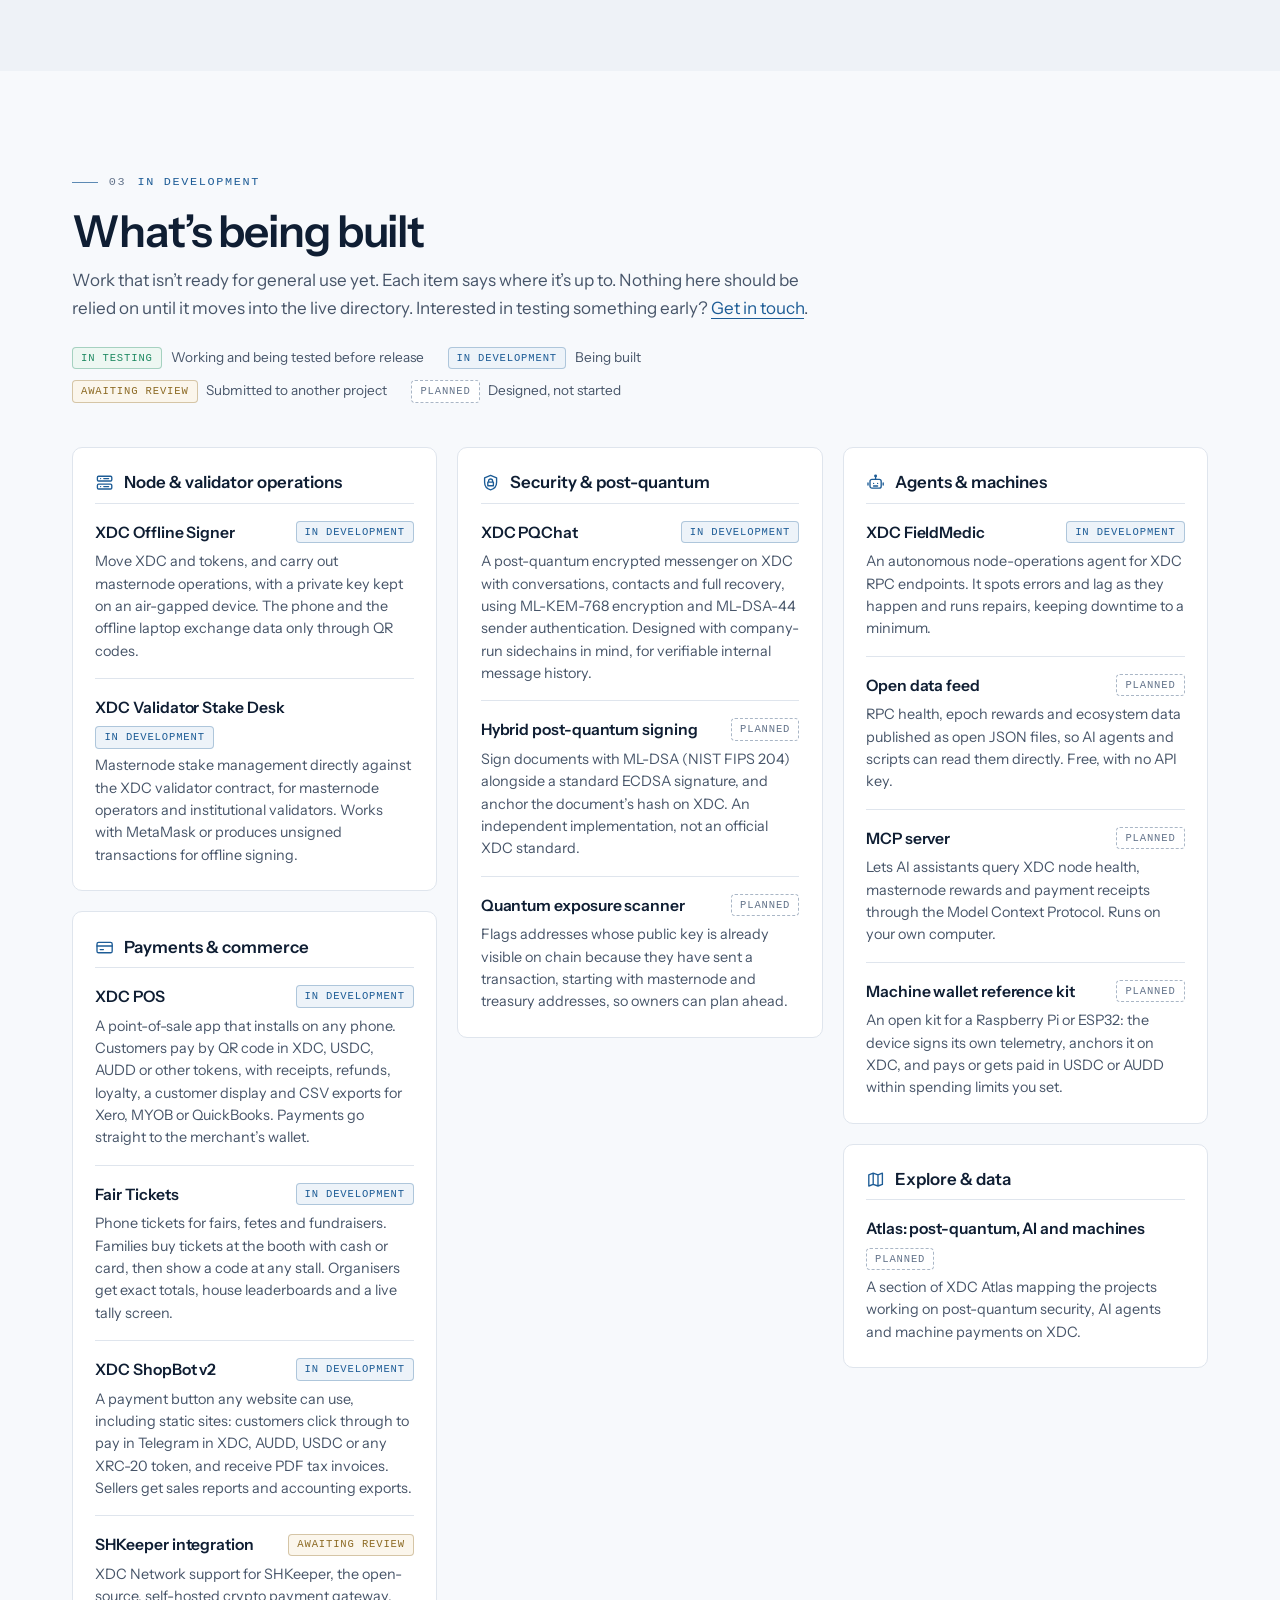
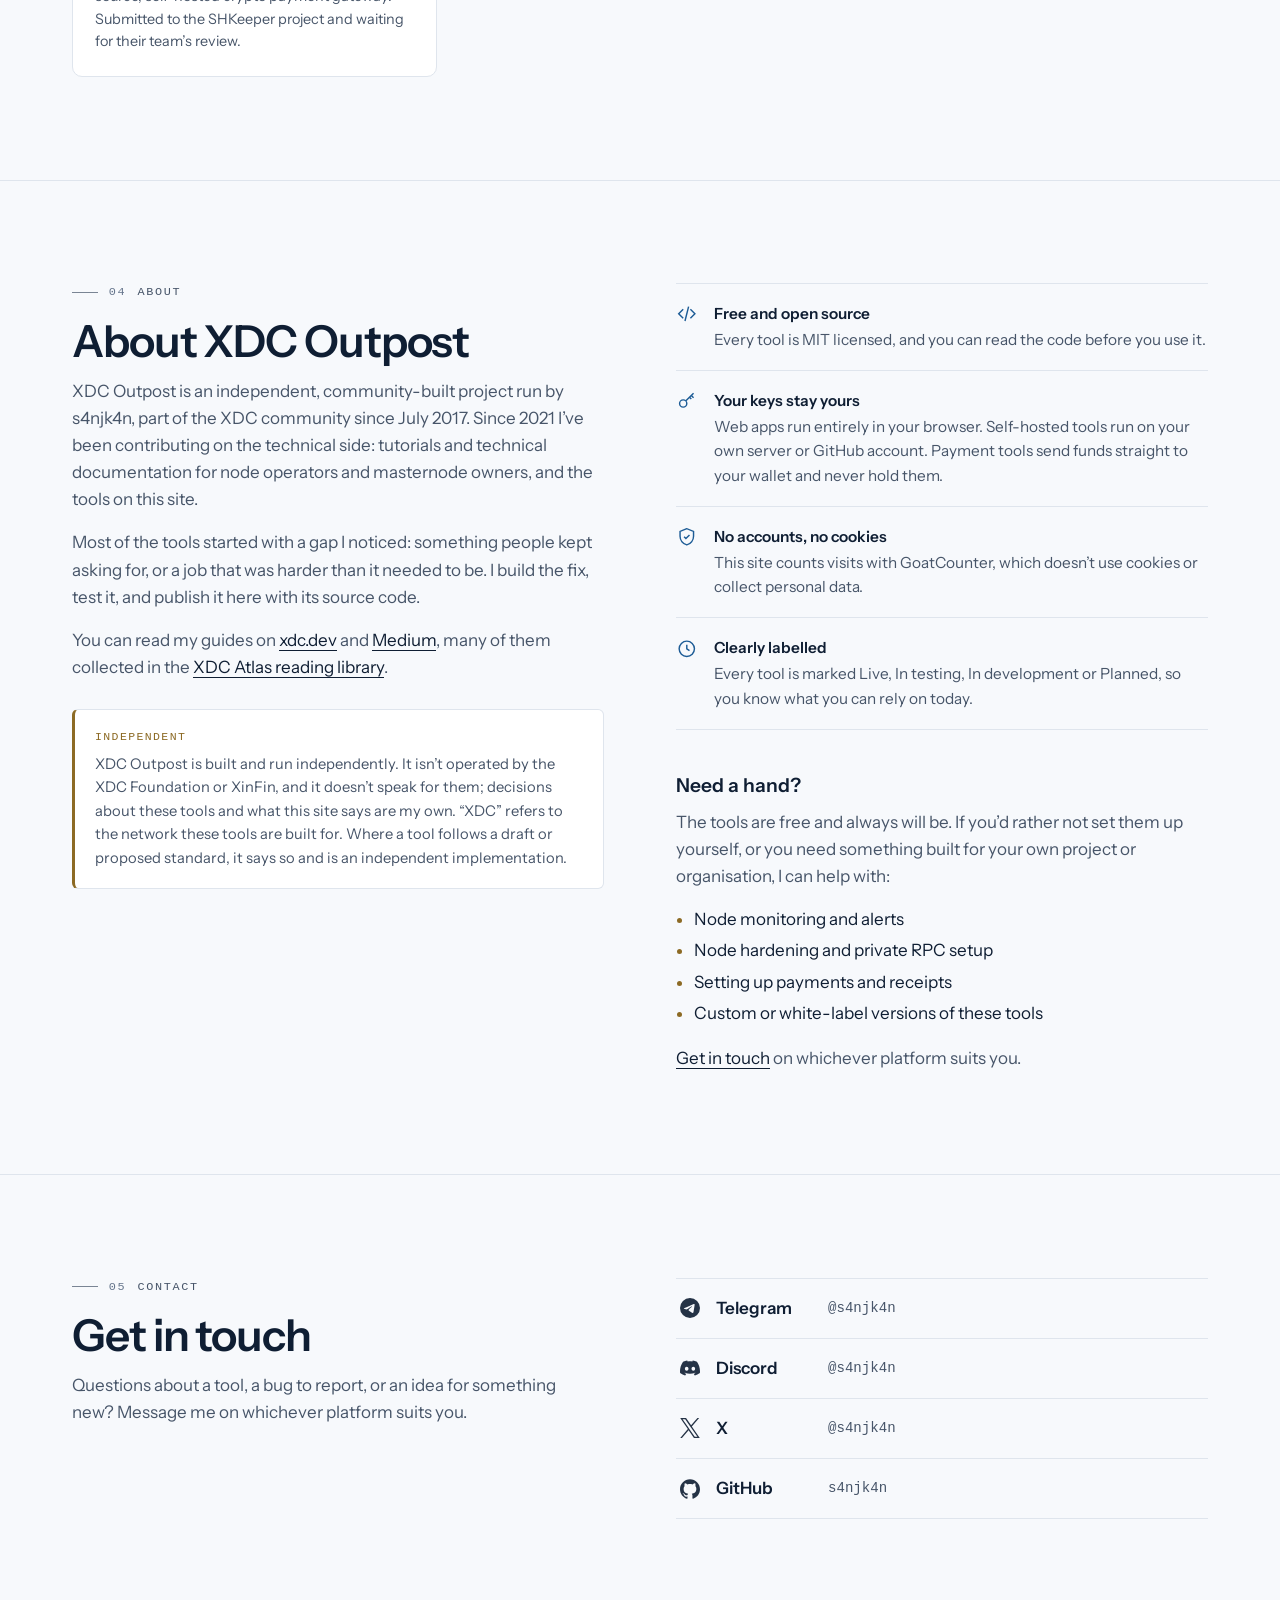
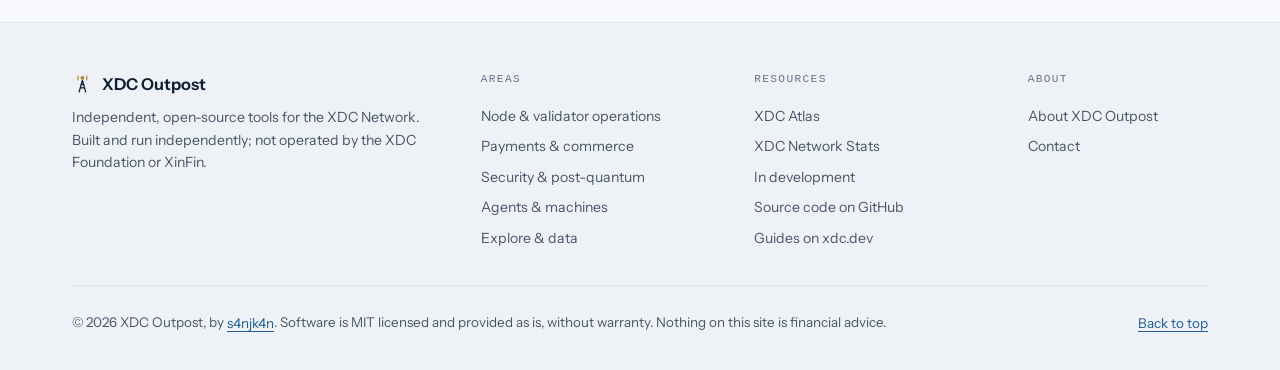
==== commit 578976f2: "Update index.html" ====
--- a/index.html
+++ b/index.html
@@ -828,7 +828,7 @@
           </div>
           <ul class="tools">
             <li class="tool" data-keywords="rpc websocket wss nginx tls whitelist plugin node install">
-              <div><h4>Plugin XDC Secure RPC &amp; WSS</h4><p class="kind">Self-hosted</p></div>
+              <div><h4>XDC Secure RPC &amp; WSS</h4><p class="kind">Self-hosted</p></div>
               <div>
                 <p class="desc">An installer for any XDC node operator, including Plugin RPCaaS. Sets up a hardened XDC node on Mainnet or Apothem with private RPC and WebSocket endpoints that only whitelisted IPs can reach.</p>
                 <p class="detail">One-script setup with Nginx and TLS. The included scripts manage the whitelist for you. Prefer not to do it yourself? Guided setup is US$90, or a full install US$200.</p>
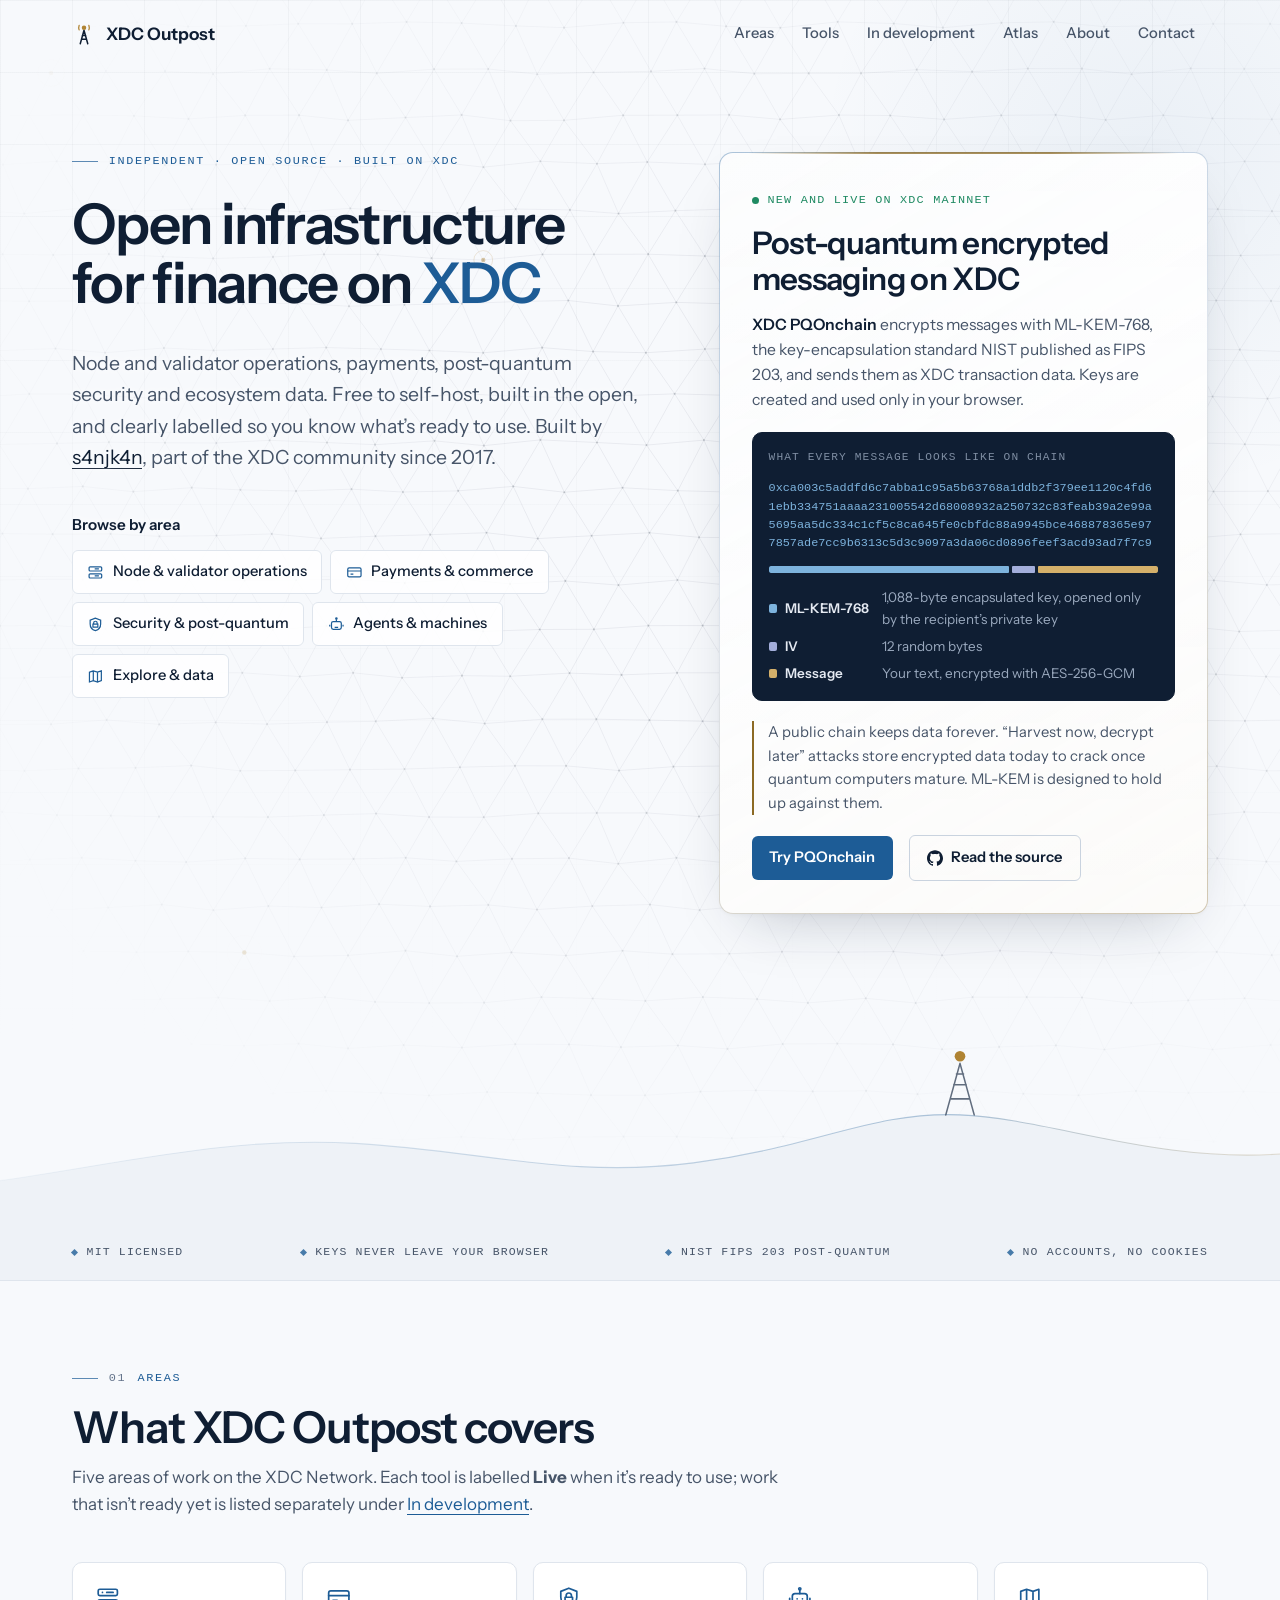
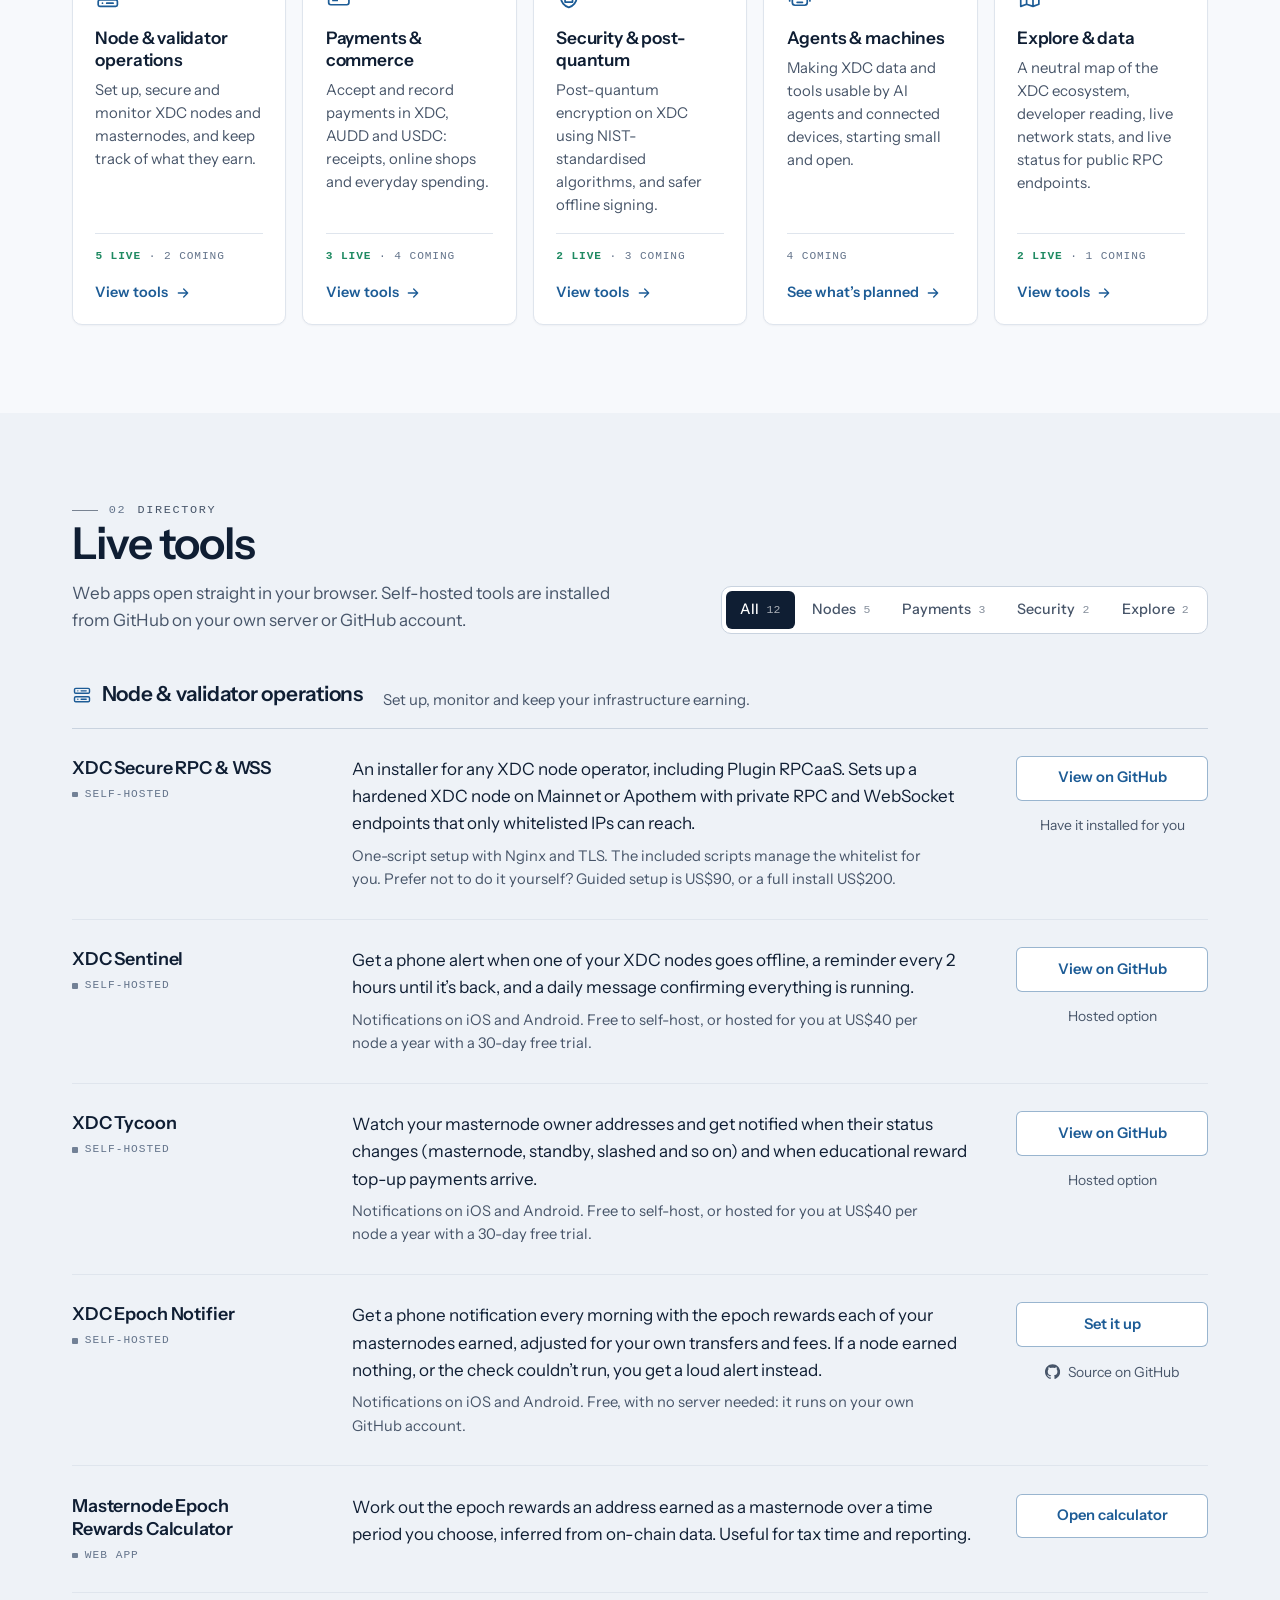
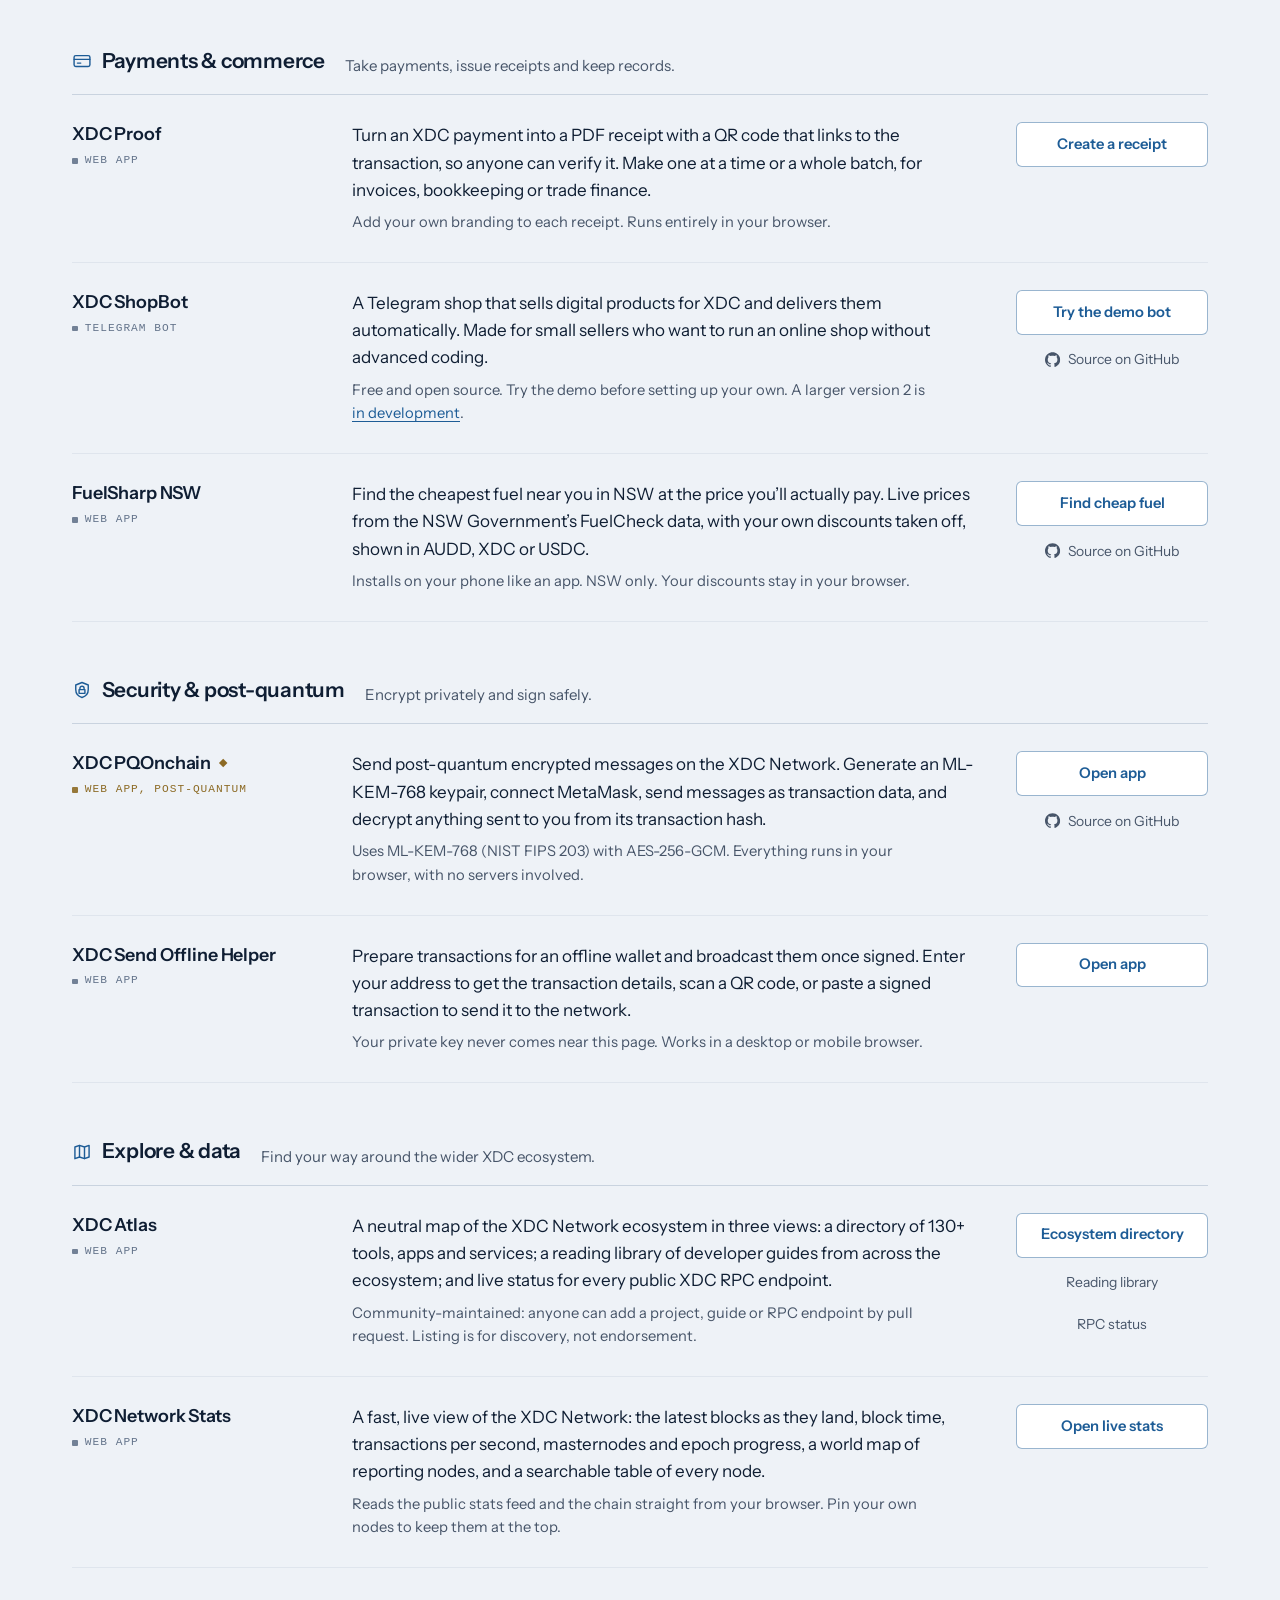
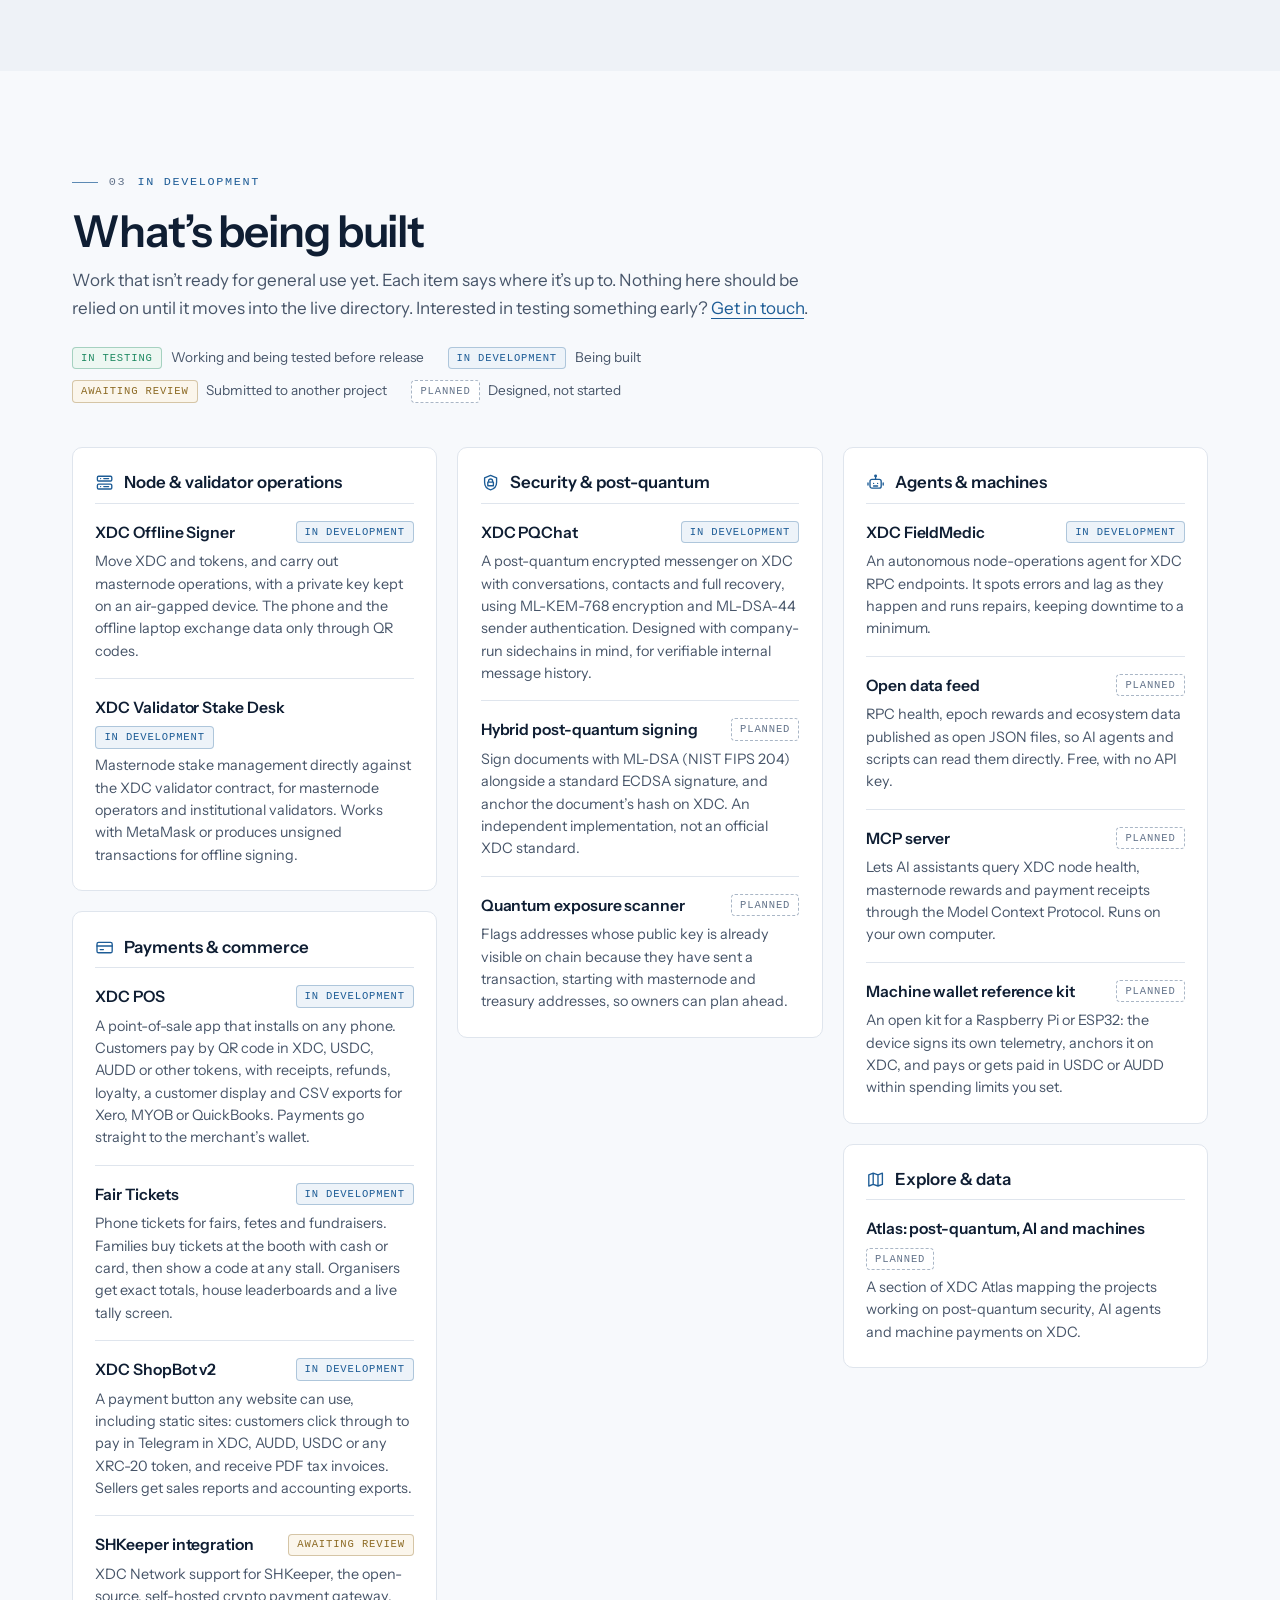
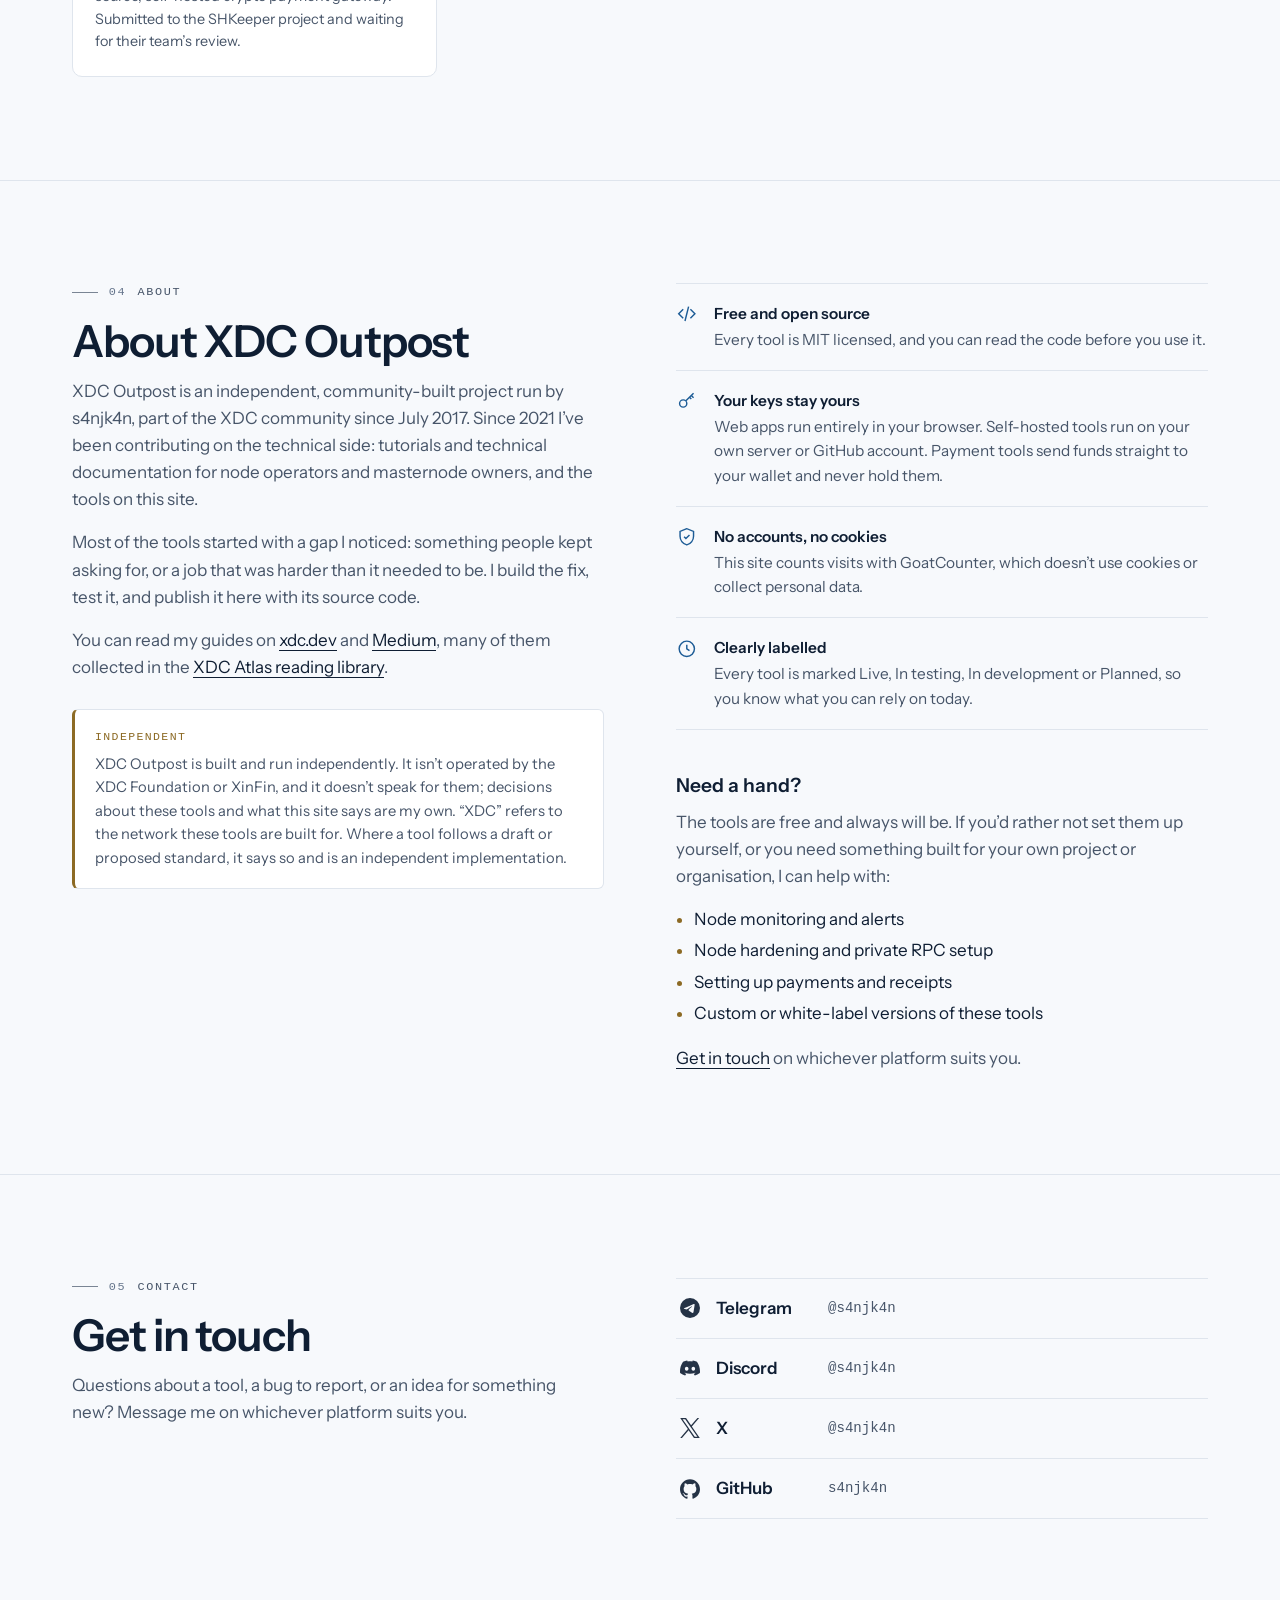
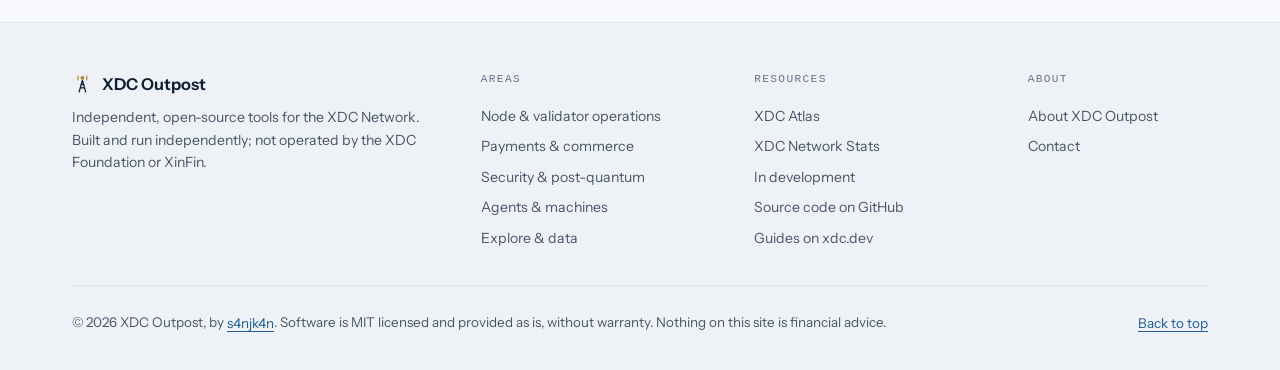
==== commit 7094cb0a: "Add files via upload" ====
--- a/index.html
+++ b/index.html
@@ -80,6 +80,9 @@
     }
 
     *, *::before, *::after { box-sizing: border-box; }
+    /* Large monitors: scale the whole rem-based layout up so it doesn't sit as a narrow strip in the middle */
+    @media (min-width: 1800px) { html { font-size: 112.5%; } }
+    @media (min-width: 2300px) { html { font-size: 125%; } }
     html { scroll-behavior: smooth; scroll-padding-top: 5.5rem; }
     @media (prefers-reduced-motion: reduce) { html { scroll-behavior: auto; } }
 
@@ -318,7 +321,9 @@
     .feature .why { font-size: 0.92rem; border-left: 2px solid var(--flare); padding-left: 0.9rem; }
 
     /* ---------- Horizon ---------- */
-    .horizon { display: block; width: 100%; height: auto; margin-top: clamp(3rem, 7vw, 5rem); }
+    /* Scales with width up to a cap; past that the ridge just extends sideways
+       (paths run beyond the viewBox and overflow is visible) instead of growing taller. */
+    .horizon { display: block; width: 100%; height: auto; max-height: 16.25rem; overflow: visible; margin-top: clamp(3rem, 7vw, 5rem); }
     .horizon .ridge { fill: none; stroke: url(#ridgeGrad); stroke-width: 1.25; }
     .horizon .ground { fill: var(--band); }
     .horizon .tower { fill: none; stroke: var(--mist); stroke-width: 1.75; stroke-linejoin: round; stroke-linecap: round; opacity: 0.85; }
@@ -648,7 +653,7 @@
   <!-- Icon sprite -->
   <svg width="0" height="0" style="position:absolute" aria-hidden="true">
     <defs>
-      <linearGradient id="ridgeGrad" x1="0" x2="1" y1="0" y2="0">
+      <linearGradient id="ridgeGrad" gradientUnits="userSpaceOnUse" x1="0" x2="1440" y1="0" y2="0">
         <stop offset="0" stop-color="#1D5C96" stop-opacity="0.04"/>
         <stop offset="0.75" stop-color="#1D5C96" stop-opacity="0.35"/>
         <stop offset="1" stop-color="#8C6A24" stop-opacity="0.2"/>
@@ -733,9 +738,9 @@
         </nav>
       </div>
 
-      <svg class="horizon" viewBox="0 -40 1440 260" preserveAspectRatio="xMidYMax slice" aria-hidden="true">
-        <path class="ground" d="M0 170 C 140 150, 260 120, 400 128 S 640 168, 780 150 S 980 92, 1080 96 S 1300 150, 1440 140 L1440 220 L0 220 Z"/>
-        <path class="ridge" d="M0 170 C 140 150, 260 120, 400 128 S 640 168, 780 150 S 980 92, 1080 96 S 1300 150, 1440 140"/>
+      <svg class="horizon" viewBox="0 -40 1440 260" preserveAspectRatio="xMidYMax meet" aria-hidden="true">
+        <path class="ground" d="M-1600 150 C -900 140, -140 190, 0 170 C 140 150, 260 120, 400 128 S 640 168, 780 150 S 980 92, 1080 96 S 1300 150, 1440 140 C 1580 130, 2300 165, 3040 150 L3040 220 L-1600 220 Z"/>
+        <path class="ridge" d="M-1600 150 C -900 140, -140 190, 0 170 C 140 150, 260 120, 400 128 S 640 168, 780 150 S 980 92, 1080 96 S 1300 150, 1440 140 C 1580 130, 2300 165, 3040 150"/>
         <g transform="translate(1080 96)">
           <path class="tower" d="M-16 0 L0 -58 L16 0 M-11 -18 H11 M-7 -34 H7 M-4 -46 L4 -46"/>
           <circle class="ring" cx="0" cy="-66" r="56"/>
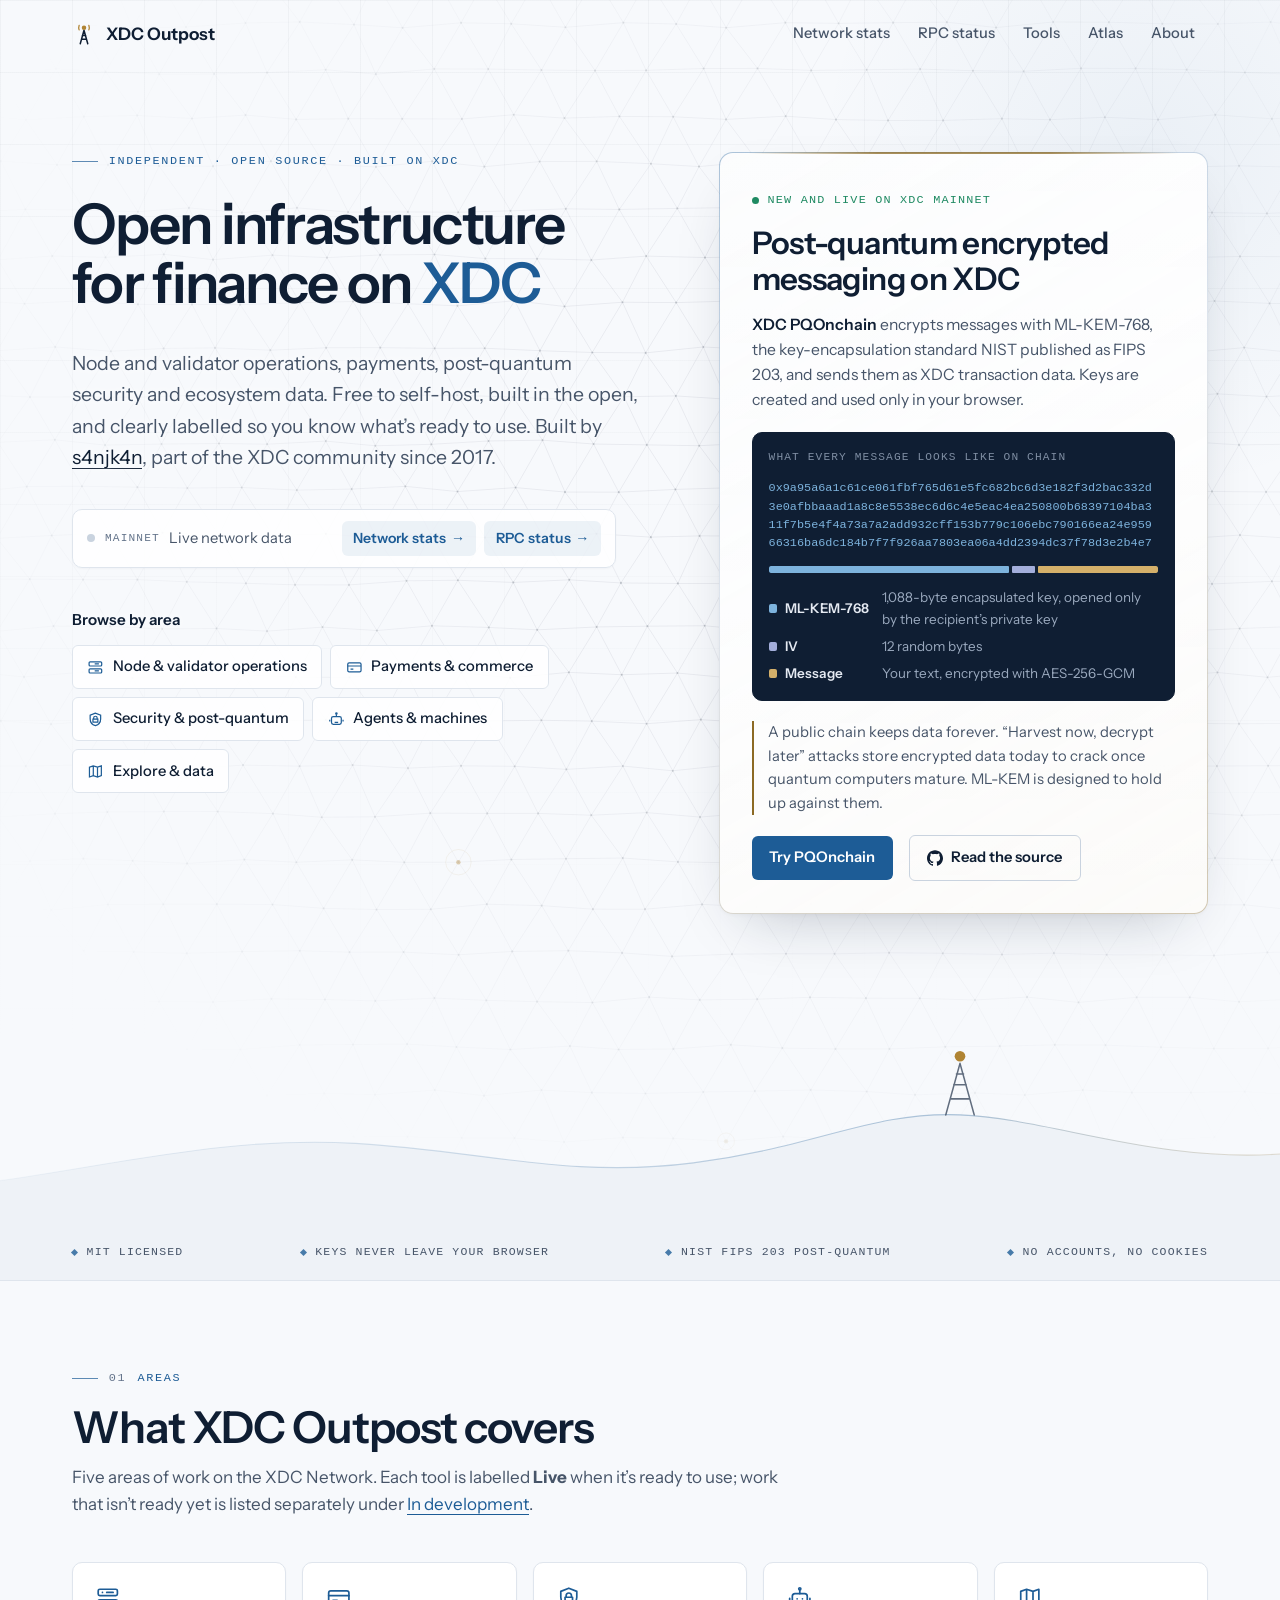
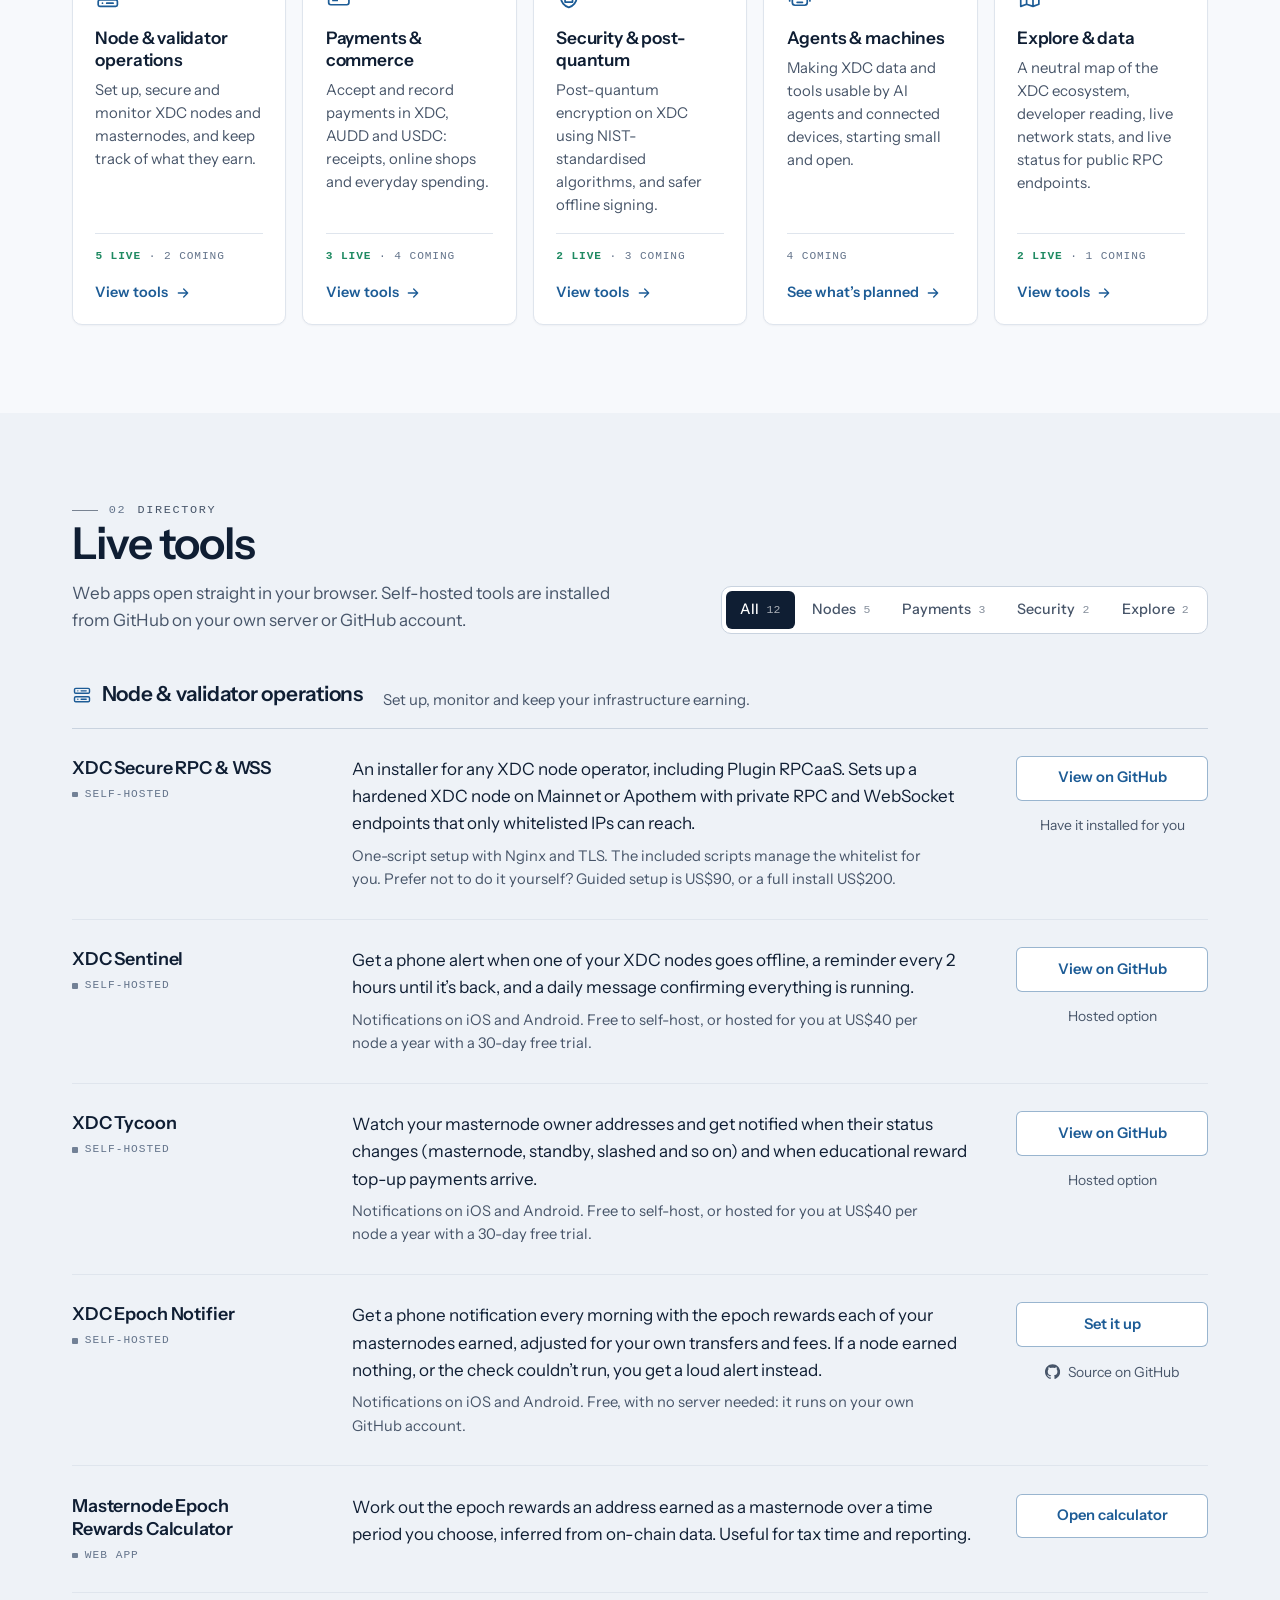
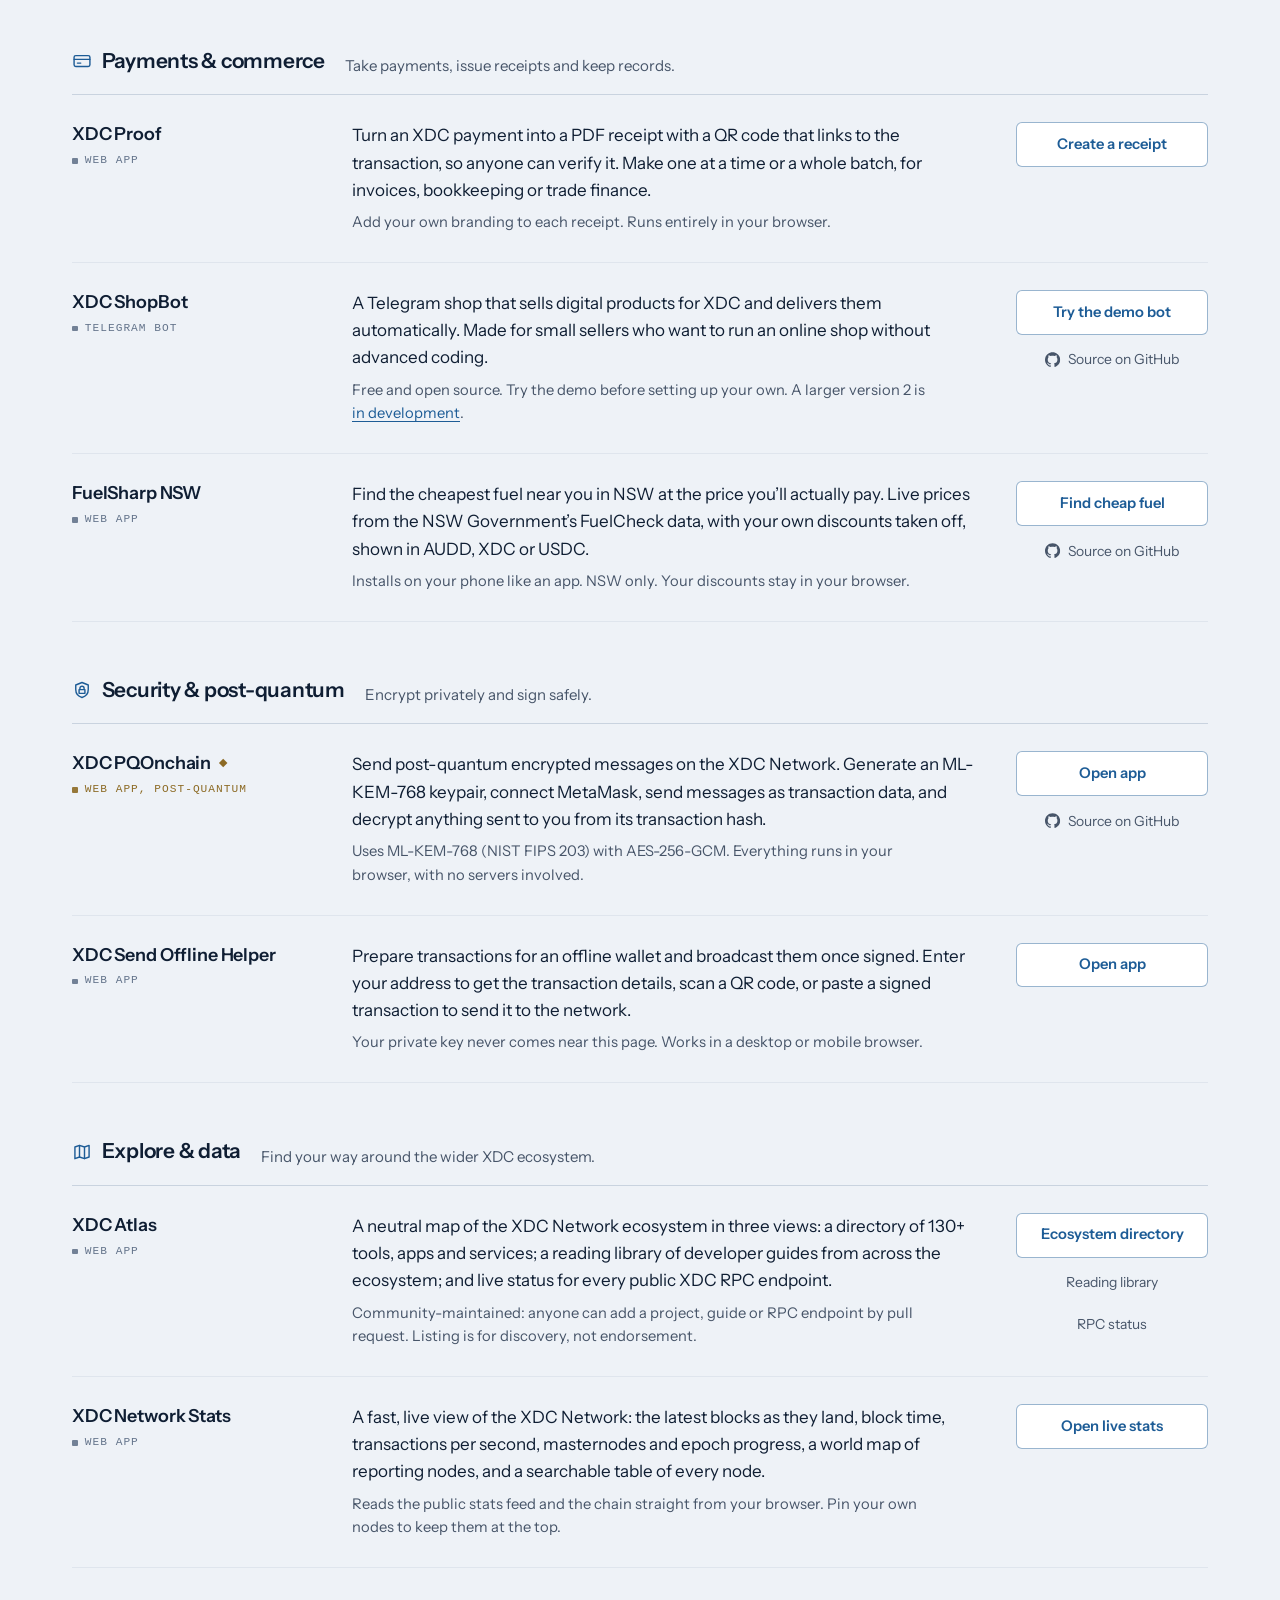
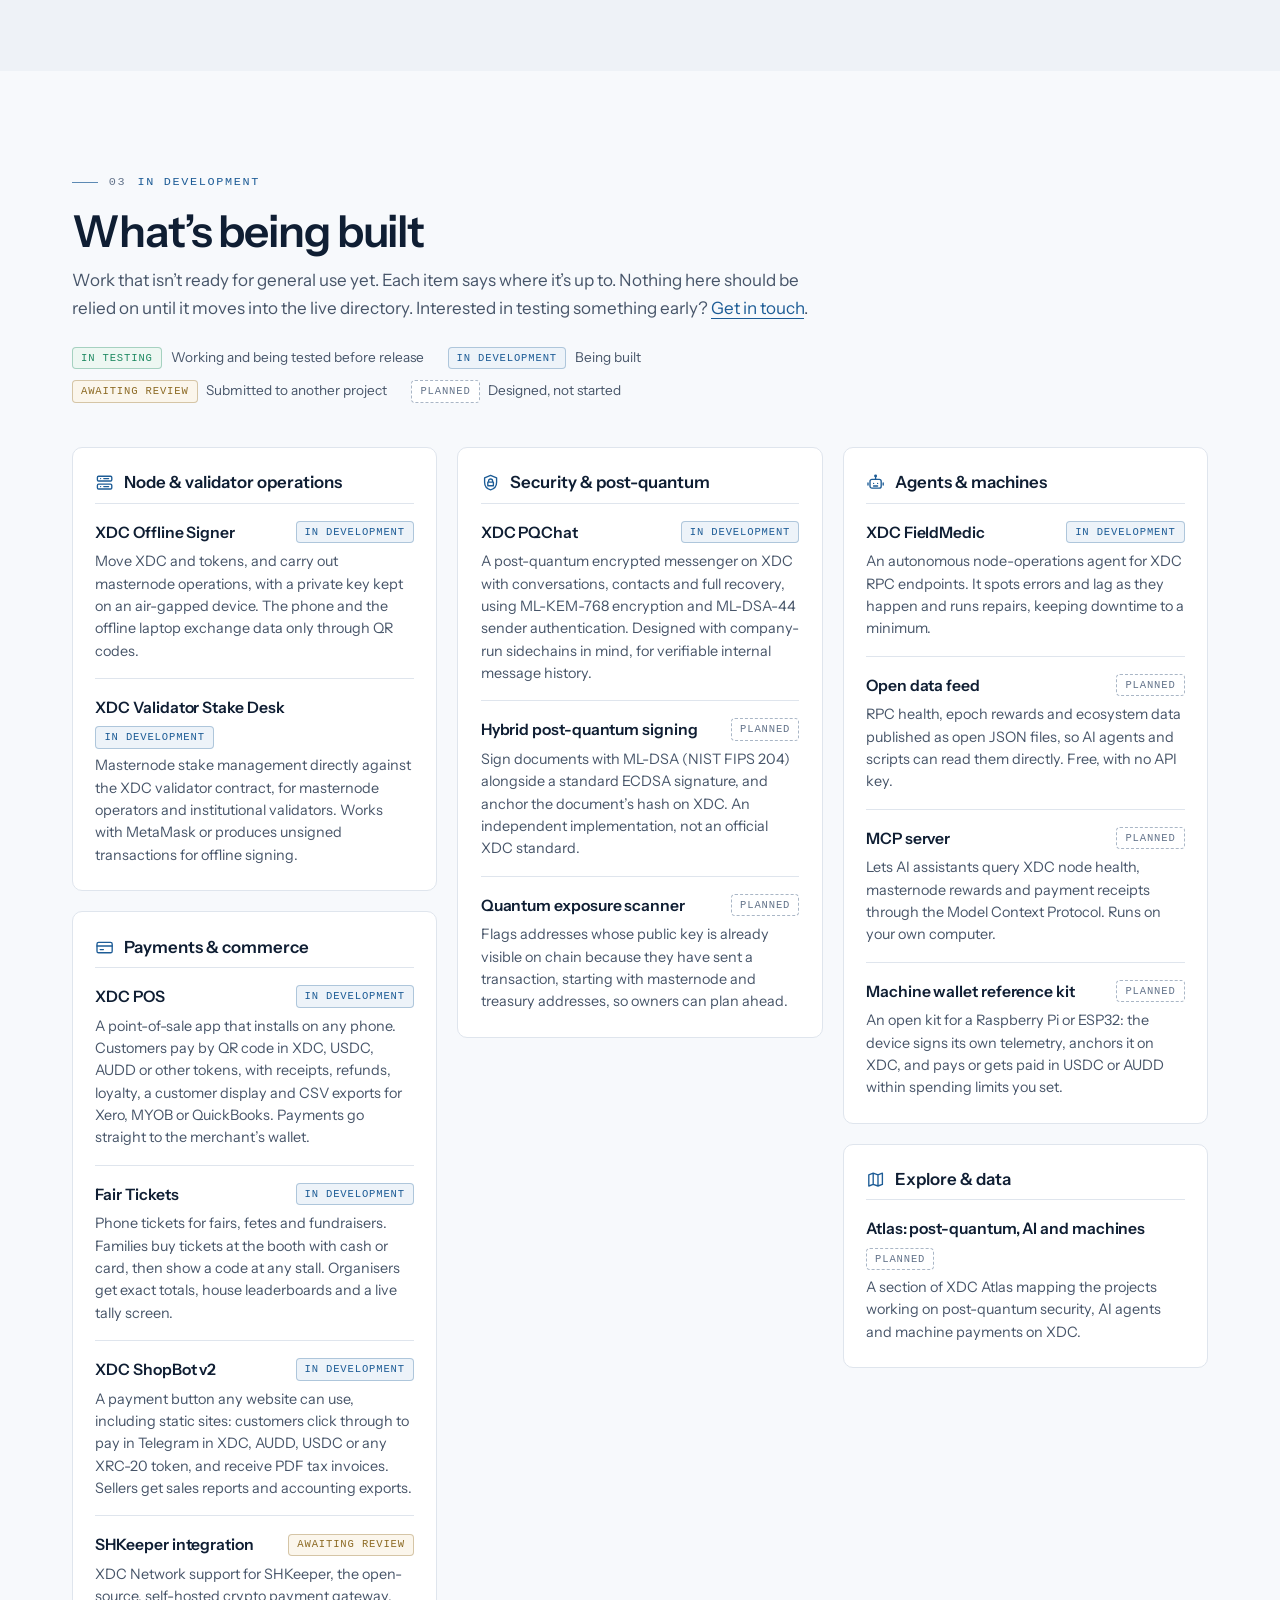
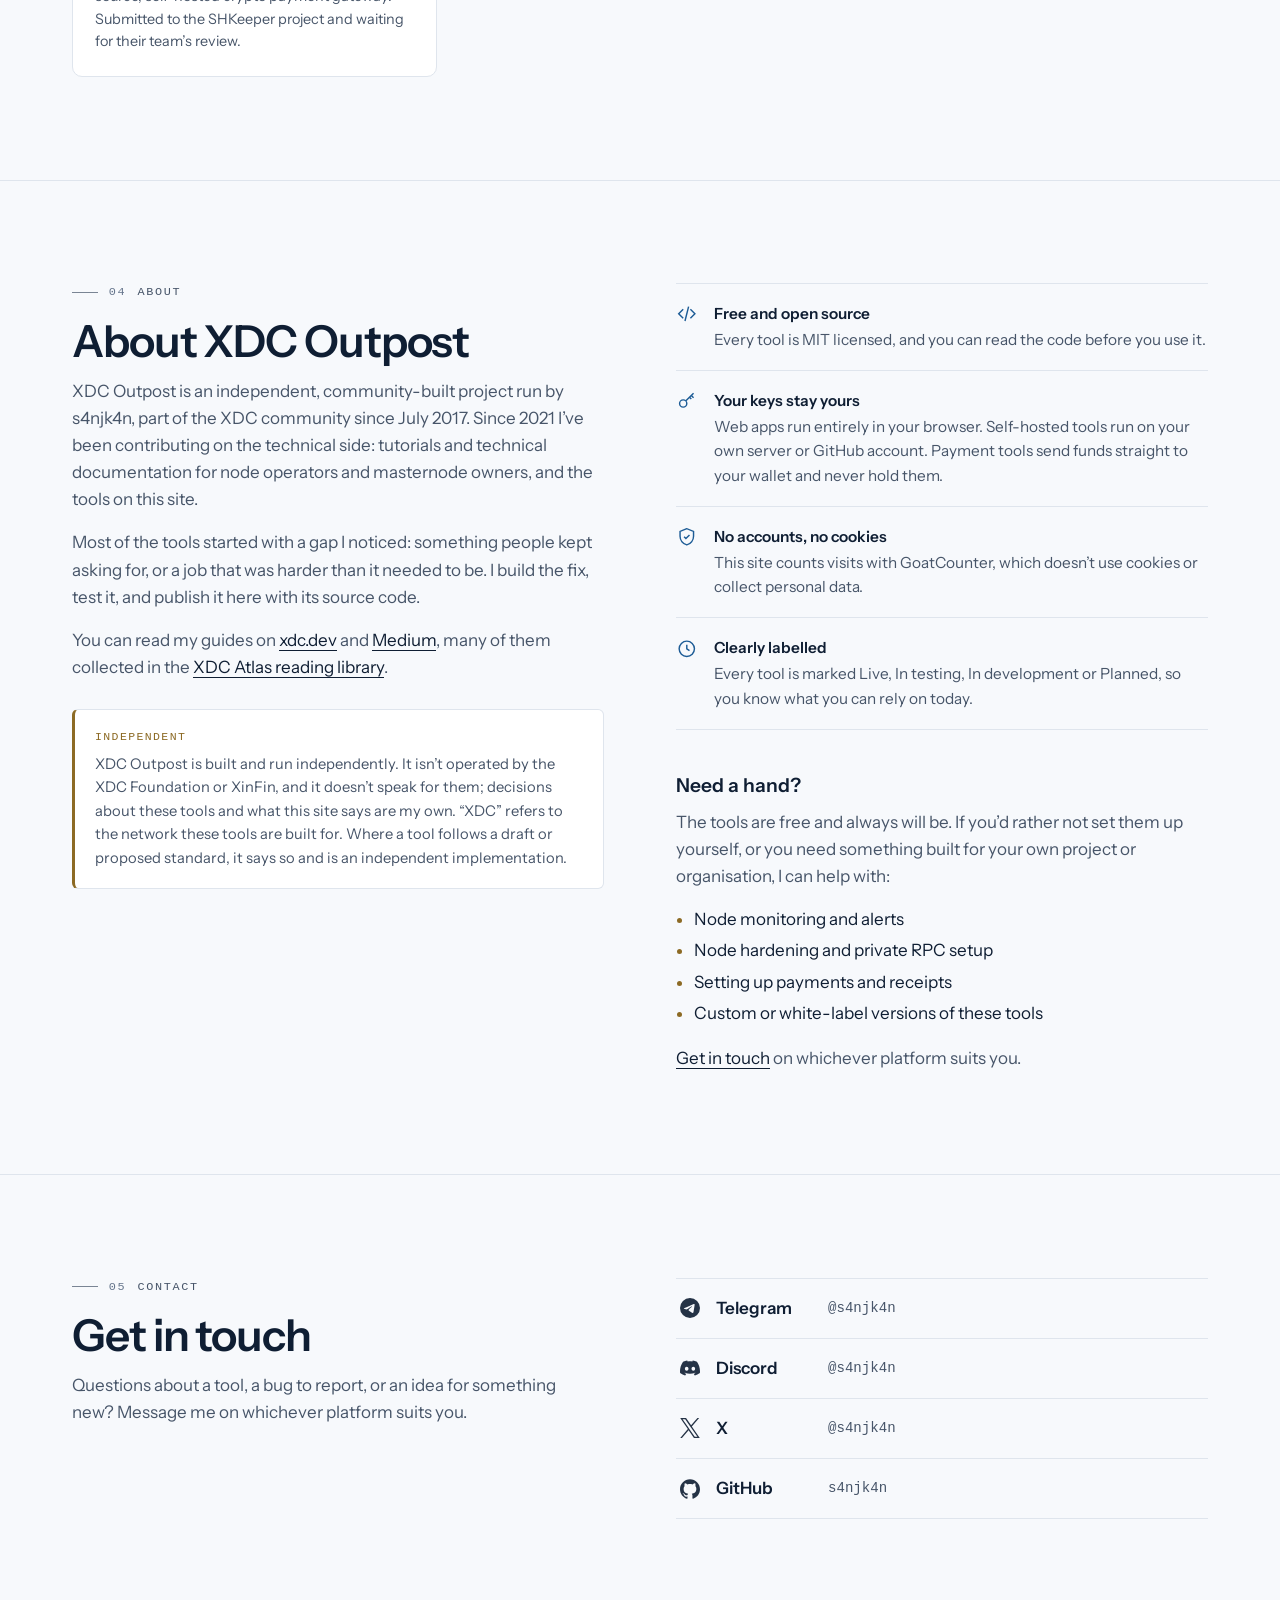
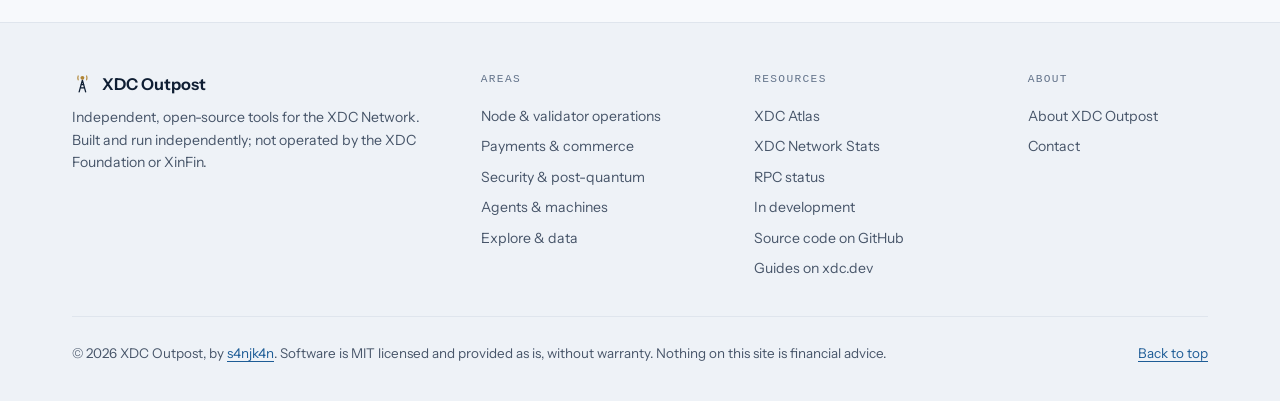
==== commit da2ad69c: "Add files via upload" ====
--- a/index.html
+++ b/index.html
@@ -159,7 +159,10 @@
       transition: color 0.15s, background-color 0.15s;
     }
     .site-nav a:hover { color: var(--ink); background: rgb(15 30 51 / 0.05); }
-    @media (max-width: 900px) { .site-nav .wide { display: none; } }
+    /* Nav: the live pages come first; on phones the two least-used links drop out and labels shorten */
+    .site-nav .short { display: none; }
+    @media (max-width: 640px) { .site-nav .wide { display: none; } }
+    @media (max-width: 480px) { .site-nav .full { display: none; } .site-nav .short { display: inline; } }
     @media (max-width: 560px) {
       .site-nav a { padding: 0.5rem 0.55rem; }
       .bar { gap: 0.5rem; height: 3.75rem; }
@@ -199,7 +202,7 @@
     }
     .hero-grid {
       display: grid; gap: 2.25rem 4rem;
-      grid-template-areas: "eyebrow" "title" "lede" "routes" "feature";
+      grid-template-areas: "eyebrow" "title" "lede" "livebar" "routes" "feature";
       flex: 1;
     }
     .hero .eyebrow { grid-area: eyebrow; margin: 0 0 -0.75rem; }
@@ -207,11 +210,12 @@
     .hero .lede { grid-area: lede; }
     .hero .feature { grid-area: feature; }
     .hero .routes { grid-area: routes; }
+    .hero .livebar { grid-area: livebar; }
     @media (min-width: 1060px) {
       .hero-grid {
         grid-template-columns: minmax(0, 1.08fr) minmax(0, 0.92fr);
-        grid-template-areas: "eyebrow feature" "title feature" "lede feature" "routes feature";
-        grid-template-rows: auto auto auto 1fr;
+        grid-template-areas: "eyebrow feature" "title feature" "lede feature" "livebar feature" "routes feature";
+        grid-template-rows: auto auto auto auto 1fr;
         column-gap: 4.5rem;
       }
     }
@@ -233,6 +237,31 @@
     }
     .lede a { color: var(--ink); }
     .lede, .routes p { text-shadow: 0 0 16px var(--void), 0 0 4px var(--void); }
+
+    /* ---------- Live strip: chain head + one-click routes to the live pages ---------- */
+    .livebar {
+      display: flex; flex-wrap: wrap; align-items: center; gap: 0.6rem 1.25rem;
+      padding: 0.7rem 0.9rem; border-radius: var(--r-md);
+      border: 1px solid var(--line); background: rgb(255 255 255 / 0.85);
+      box-shadow: 0 1px 3px -1px rgb(15 30 51 / 0.06);
+      max-width: 34rem;
+    }
+    .livebar-head { display: flex; align-items: center; gap: 0.6rem; margin: 0; font-size: 0.92rem; color: var(--mist); font-variant-numeric: tabular-nums; }
+    .livebar-head .dot { width: 0.5rem; height: 0.5rem; border-radius: 50%; background: var(--line-2); flex: none; }
+    .livebar[data-state="live"] .livebar-head .dot { background: var(--mint); animation: live 2.8s ease-out infinite; }
+    .livebar-head .tag { font-family: var(--mono); font-size: 0.7rem; letter-spacing: 0.1em; text-transform: uppercase; color: var(--faint); }
+    .livebar[data-state="live"] .livebar-head .tag { color: var(--mint); }
+    .livebar-head b { color: var(--ink); font-weight: 600; }
+    .livebar-links { display: flex; gap: 0.5rem; margin-left: auto; }
+    .livebar-links a {
+      display: inline-flex; align-items: center; gap: 0.3rem; white-space: nowrap;
+      padding: 0.38rem 0.7rem; border-radius: var(--r-sm);
+      background: rgb(29 92 150 / 0.08); color: var(--signal);
+      font-size: 0.88rem; font-weight: 600; text-decoration: none;
+      transition: background-color 0.15s, color 0.15s;
+    }
+    .livebar-links a:hover { background: var(--signal); color: #FFFFFF; }
+    @media (max-width: 480px) { .livebar-links { margin-left: 0; width: 100%; } .livebar-links a { flex: 1; justify-content: center; } }
 
     .routes { margin-top: 0.25rem; }
     .routes p { margin: 0 0 0.8rem; font-weight: 600; color: var(--ink); font-size: 0.95rem; }
@@ -627,7 +656,7 @@
     /* ======================================================
        Load sequence (one orchestrated moment) + reduced motion
        ====================================================== */
-    .js .hero .eyebrow, .js .hero h1 .line, .js .hero .lede, .js .hero .routes, .js .hero .feature {
+    .js .hero .eyebrow, .js .hero h1 .line, .js .hero .lede, .js .hero .livebar, .js .hero .routes, .js .hero .feature {
       opacity: 0; transform: translateY(12px);
       animation: rise 0.9s var(--ease) forwards;
     }
@@ -635,6 +664,7 @@
     .js .hero h1 .line:nth-child(2) { animation-delay: 0.1s; }
     .js .hero h1 .line:nth-child(3) { animation-delay: 0.16s; }
     .js .hero .lede   { animation-delay: 0.26s; }
+    .js .hero .livebar { animation-delay: 0.31s; }
     .js .hero .routes { animation-delay: 0.36s; }
     .js .hero .feature { animation-delay: 0.3s; }
     @keyframes rise { to { opacity: 1; transform: none; } }
@@ -683,12 +713,11 @@
         XDC Outpost
       </a>
       <nav class="site-nav" aria-label="Main">
-        <a class="wide" href="#areas">Areas</a>
+        <a href="/XDC_Network_Stats/" data-goatcounter-click="nav/network-stats"><span class="full">Network stats</span><span class="short">Stats</span></a>
+        <a href="/XDC_Atlas/#rpc-status" data-goatcounter-click="nav/rpc-status"><span class="full">RPC status</span><span class="short">RPCs</span></a>
         <a href="#tools">Tools</a>
-        <a class="wide" href="#roadmap">In development</a>
-        <a href="/XDC_Atlas/" data-goatcounter-click="nav/atlas">Atlas</a>
+        <a class="wide" href="/XDC_Atlas/" data-goatcounter-click="nav/atlas">Atlas</a>
         <a class="wide" href="#about">About</a>
-        <a class="wide" href="#contact">Contact</a>
       </nav>
     </div>
   </header>
@@ -700,6 +729,14 @@
         <p class="eyebrow">Independent · Open source · Built on XDC</p>
         <h1 id="hero-title"><span class="line">Open infrastructure</span> <span class="line">for finance on <span class="accent">XDC</span></span></h1>
         <p class="lede">Node and validator operations, payments, post-quantum security and ecosystem data. Free to self-host, built in the open, and clearly labelled so you know what’s ready to use. Built by <a href="https://github.com/s4njk4n" target="_blank" rel="noopener" data-goatcounter-click="github/profile">s4njk4n</a>, part of the XDC community since 2017.</p>
+
+        <div class="livebar" id="live" data-state="idle">
+          <p class="livebar-head" aria-live="off"><span class="dot" aria-hidden="true"></span><span class="tag">Mainnet</span><span id="live-text">Live network data</span></p>
+          <div class="livebar-links">
+            <a href="/XDC_Network_Stats/" data-goatcounter-click="hero/network-stats">Network stats <span aria-hidden="true">→</span></a>
+            <a href="/XDC_Atlas/#rpc-status" data-goatcounter-click="hero/rpc-status">RPC status <span aria-hidden="true">→</span></a>
+          </div>
+        </div>
 
         <aside class="feature" id="pq" aria-labelledby="pq-title">
           <p class="flag"><span class="live" aria-hidden="true"></span>New and live on XDC mainnet</p>
@@ -1151,6 +1188,7 @@
           <ul>
             <li><a href="/XDC_Atlas/" data-goatcounter-click="footer/atlas">XDC Atlas</a></li>
             <li><a href="/XDC_Network_Stats/" data-goatcounter-click="footer/network-stats">XDC Network Stats</a></li>
+            <li><a href="/XDC_Atlas/#rpc-status" data-goatcounter-click="footer/rpc-status">RPC status</a></li>
             <li><a href="#roadmap">In development</a></li>
             <li><a href="https://github.com/s4njk4n?tab=repositories" target="_blank" rel="noopener" data-goatcounter-click="github/profile">Source code on GitHub</a></li>
             <li><a href="https://www.xdc.dev/s4njk4n" target="_blank" rel="noopener" data-goatcounter-click="footer/xdc-dev">Guides on xdc.dev</a></li>
@@ -1356,5 +1394,52 @@
     $$('[data-filter-link]').forEach(a => a.addEventListener('click', () => setFilter(a.dataset.filterLink)));
   })();
   </script>
+  <script>
+    /* Live strip: the current mainnet block, read from public RPC (same endpoints and failover order
+       as Network Stats). One tiny request every 6 s, only while the tab is visible. */
+    (function () {
+      var box = document.getElementById('live'), out = document.getElementById('live-text');
+      if (!box || !window.fetch) return;
+      var RPC = ['https://rpc.plugin.global/xdcmainnet', 'https://rpc.xdc.org', 'https://erpc.xinfin.network'];
+      var idx = 0, timer = null, busy = false, last = 0, fails = 0;
+      var BODY = JSON.stringify({ jsonrpc: '2.0', id: 1, method: 'eth_blockNumber', params: [] });
+      function ask(k) {
+        var url = RPC[(idx + k) % RPC.length];
+        var ctl = window.AbortController ? new AbortController() : null;
+        var t = setTimeout(function () { if (ctl) ctl.abort(); }, 5000);
+        return fetch(url, { method: 'POST', headers: { 'Content-Type': 'application/json' }, body: BODY, signal: ctl && ctl.signal })
+          .then(function (r) { return r.json(); })
+          .then(function (j) {
+            clearTimeout(t);
+            var n = parseInt(j && j.result, 16);
+            if (!isFinite(n)) throw new Error('bad answer');
+            idx = (idx + k) % RPC.length;
+            return n;
+          }, function (e) { clearTimeout(t); throw e; })
+          .catch(function (e) { if (k + 1 < RPC.length) return ask(k + 1); throw e; });
+      }
+      function poll() {
+        timer = null;
+        if (document.hidden || busy) return;
+        busy = true;
+        ask(0).then(function (n) {
+          fails = 0;
+          if (n !== last) { last = n; out.innerHTML = 'Block <b>#' + n.toLocaleString('en-US') + '</b>'; }
+          box.setAttribute('data-state', 'live');
+        }, function () {
+          fails++;
+          if (!last) out.textContent = 'Live network data';
+          box.setAttribute('data-state', 'idle');
+        }).then(function () {
+          busy = false;
+          if (!document.hidden) timer = setTimeout(poll, 6000 * Math.min(8, Math.pow(2, fails)));
+        });
+      }
+      document.addEventListener('visibilitychange', function () {
+        if (!document.hidden && !timer) poll();
+      });
+      poll();
+    })();
+  </script>
 </body>
 </html>
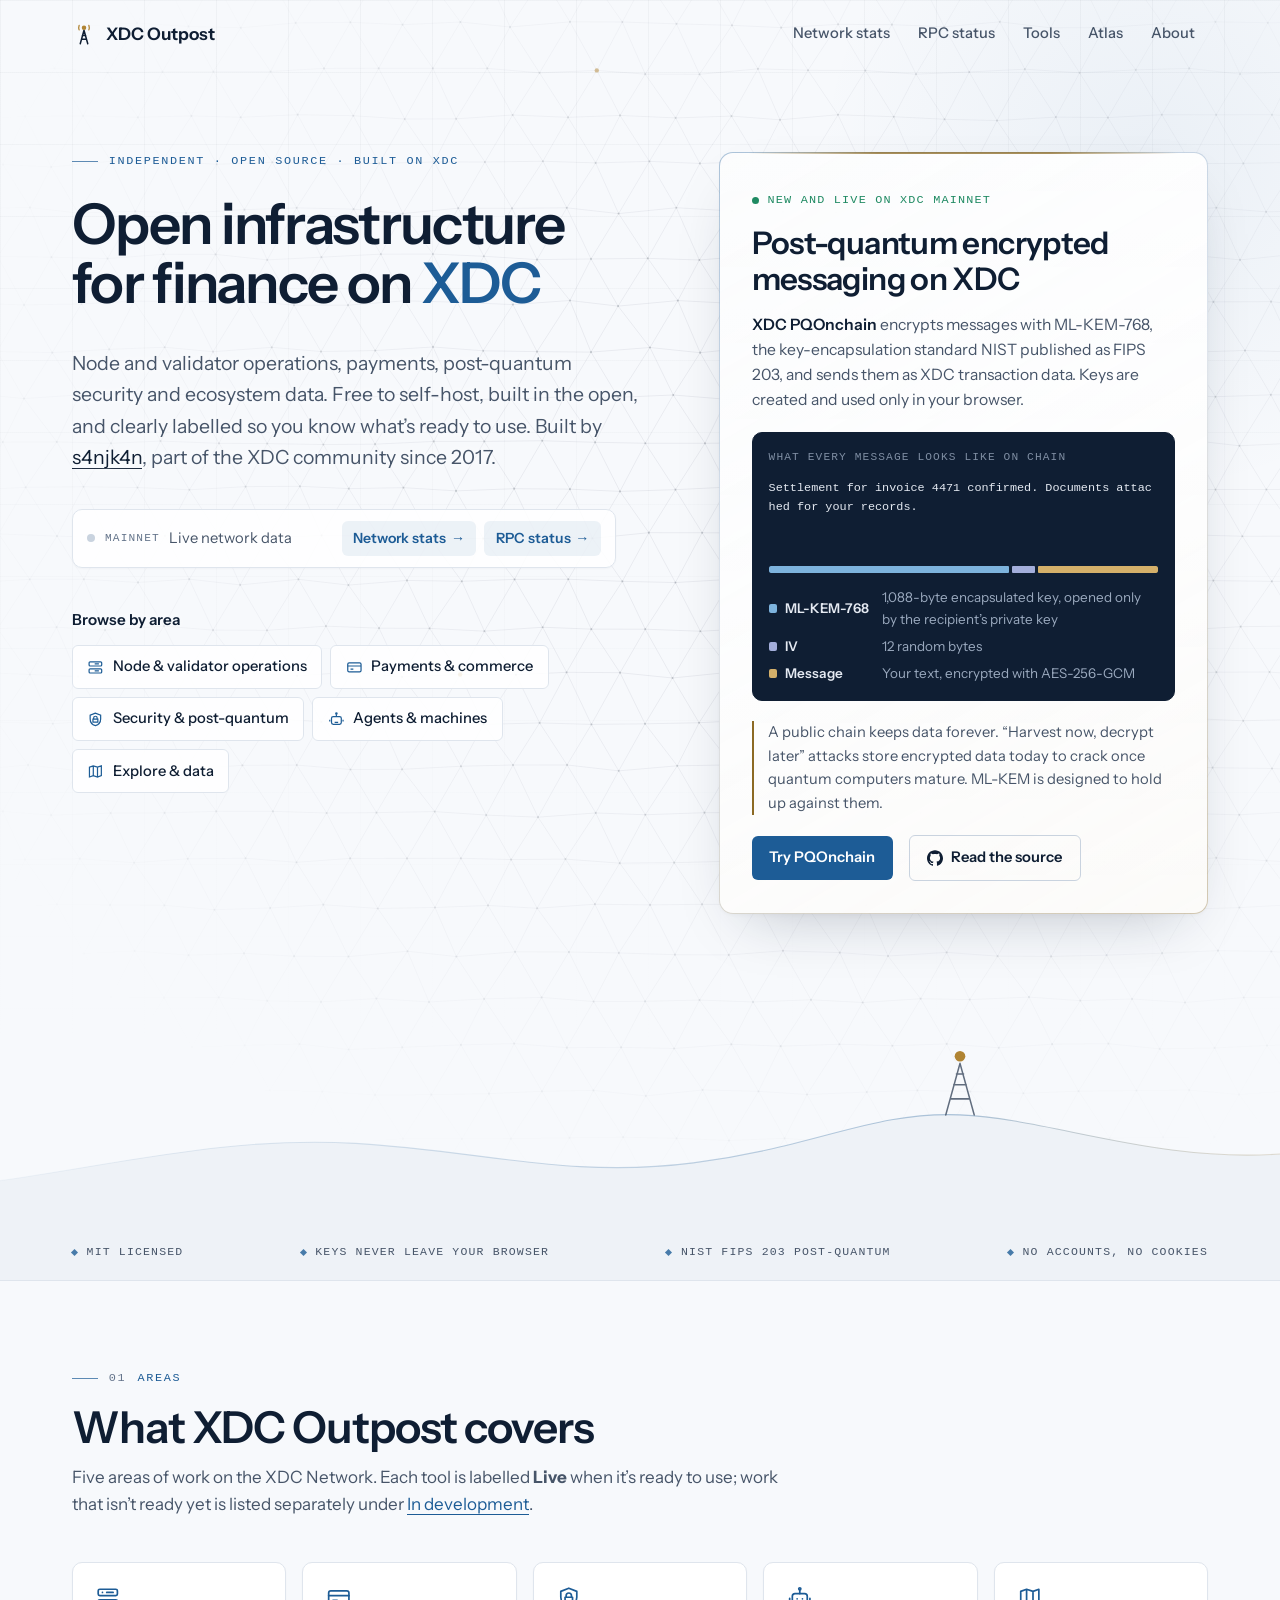
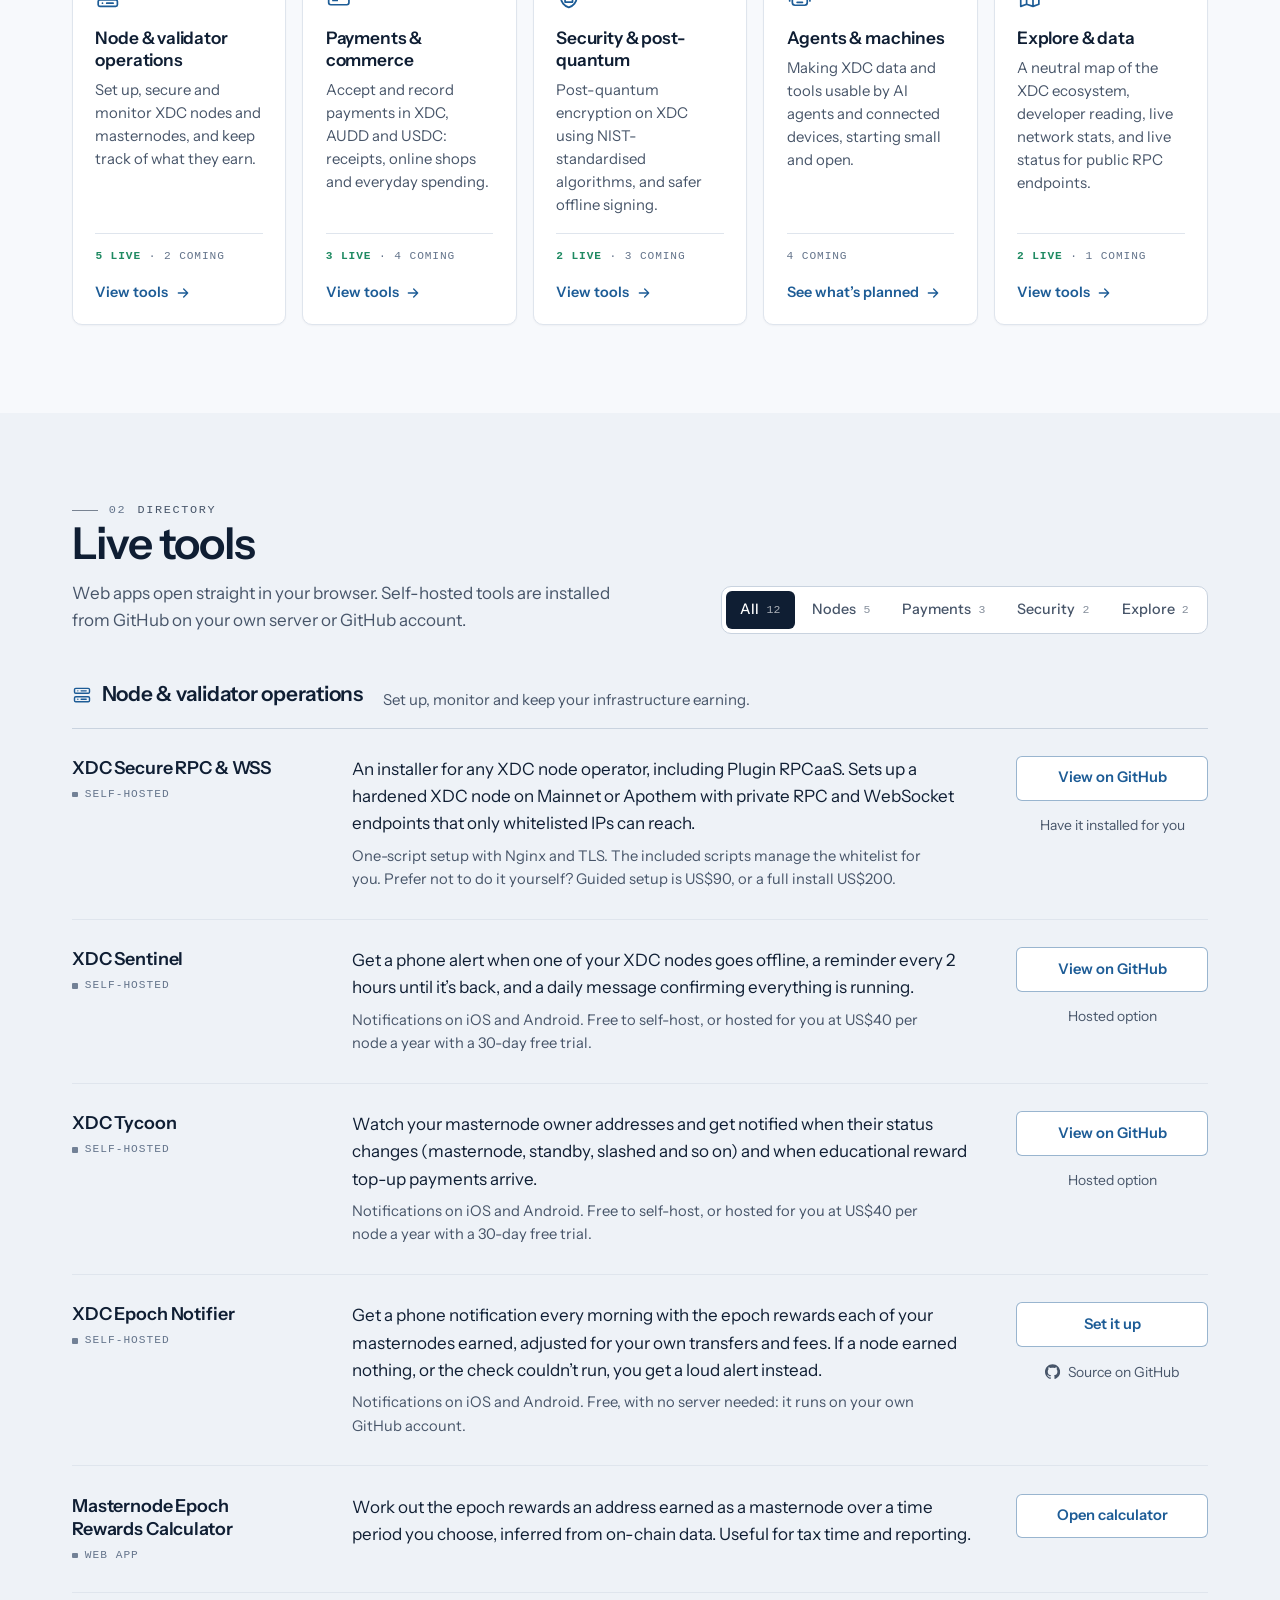
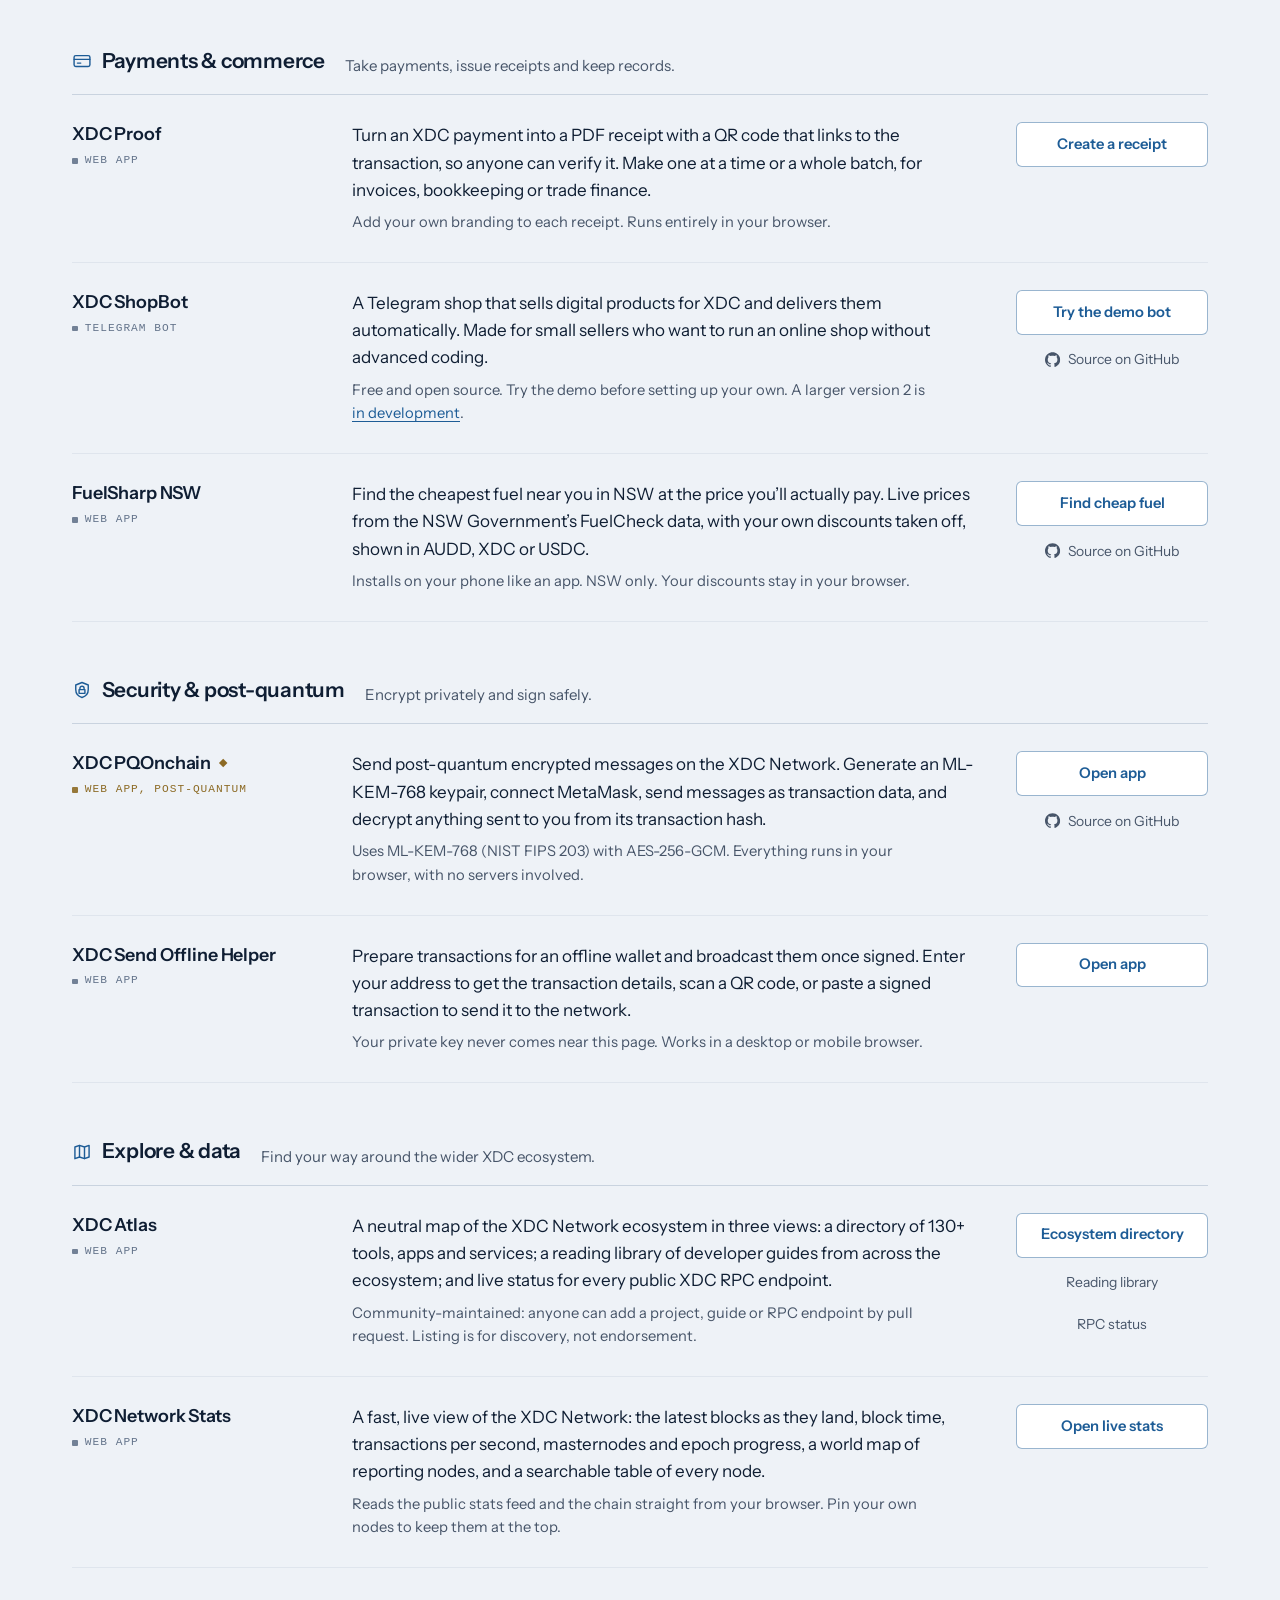
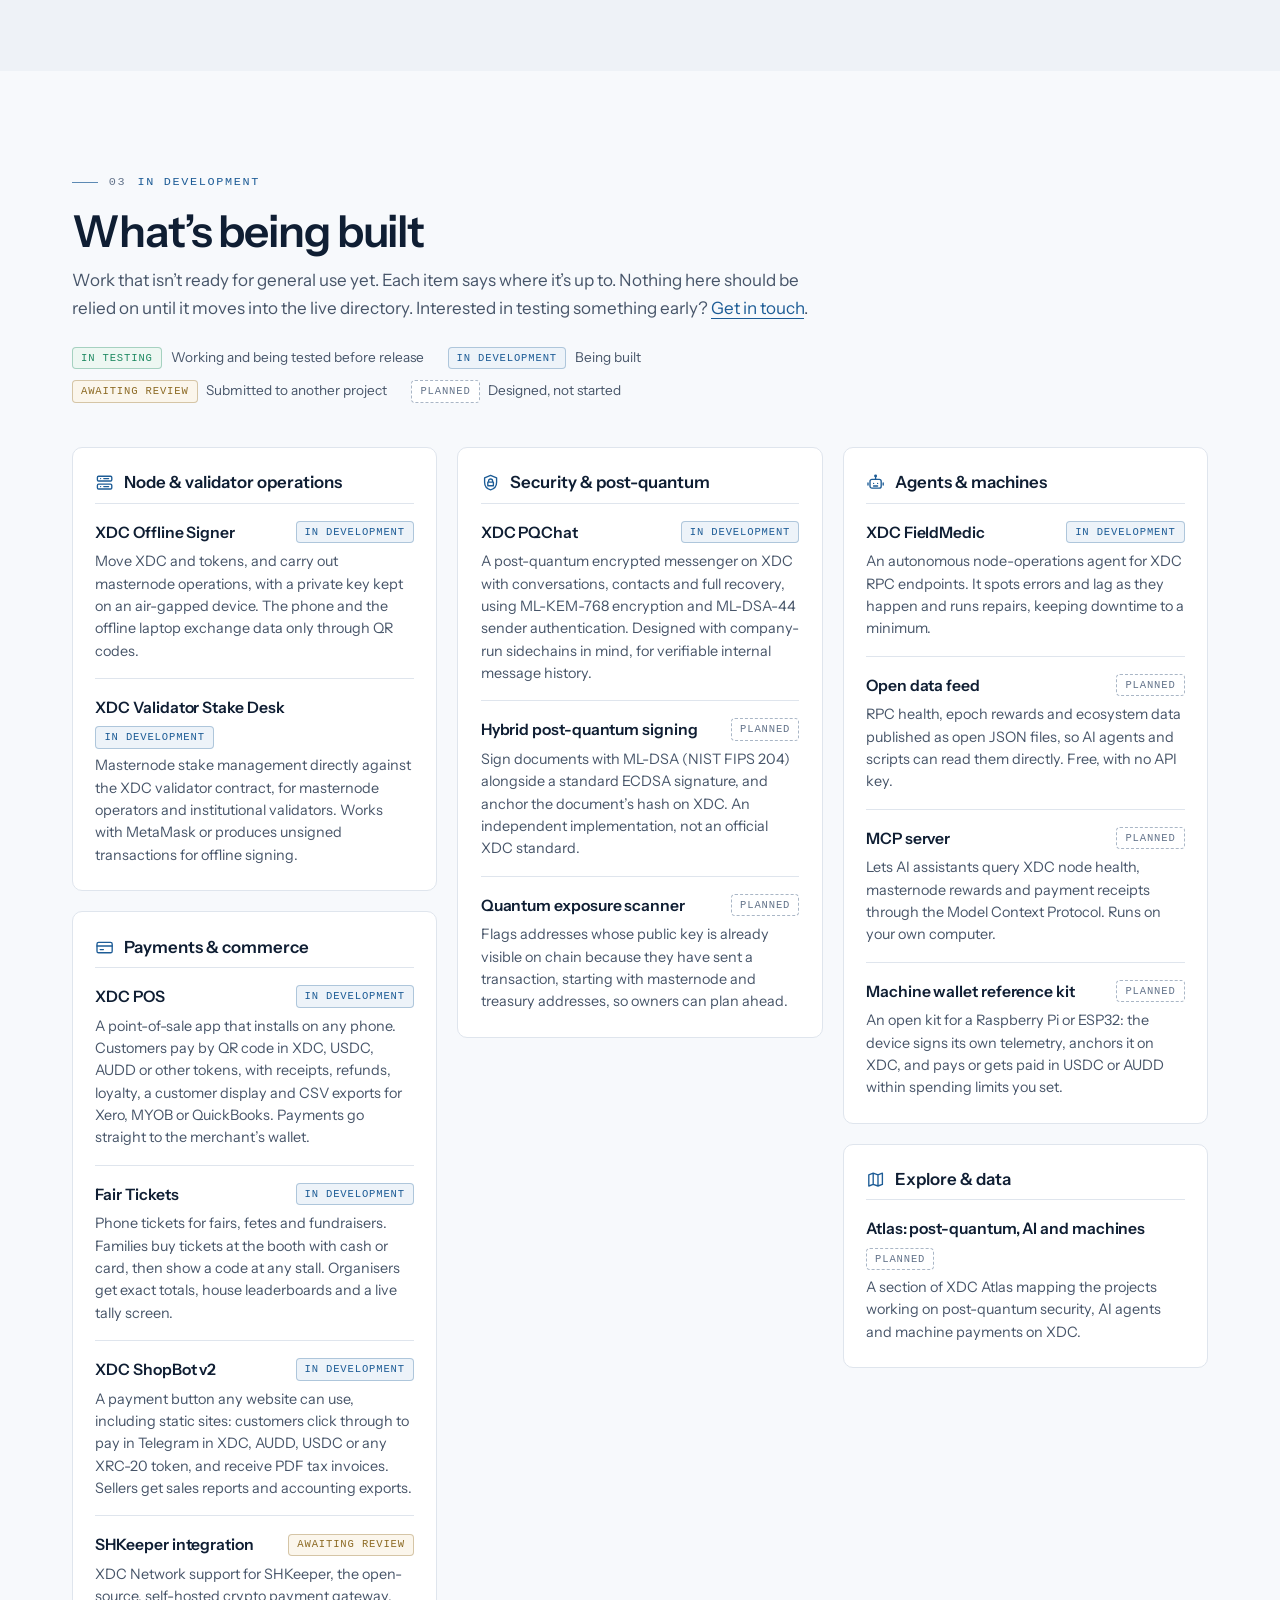
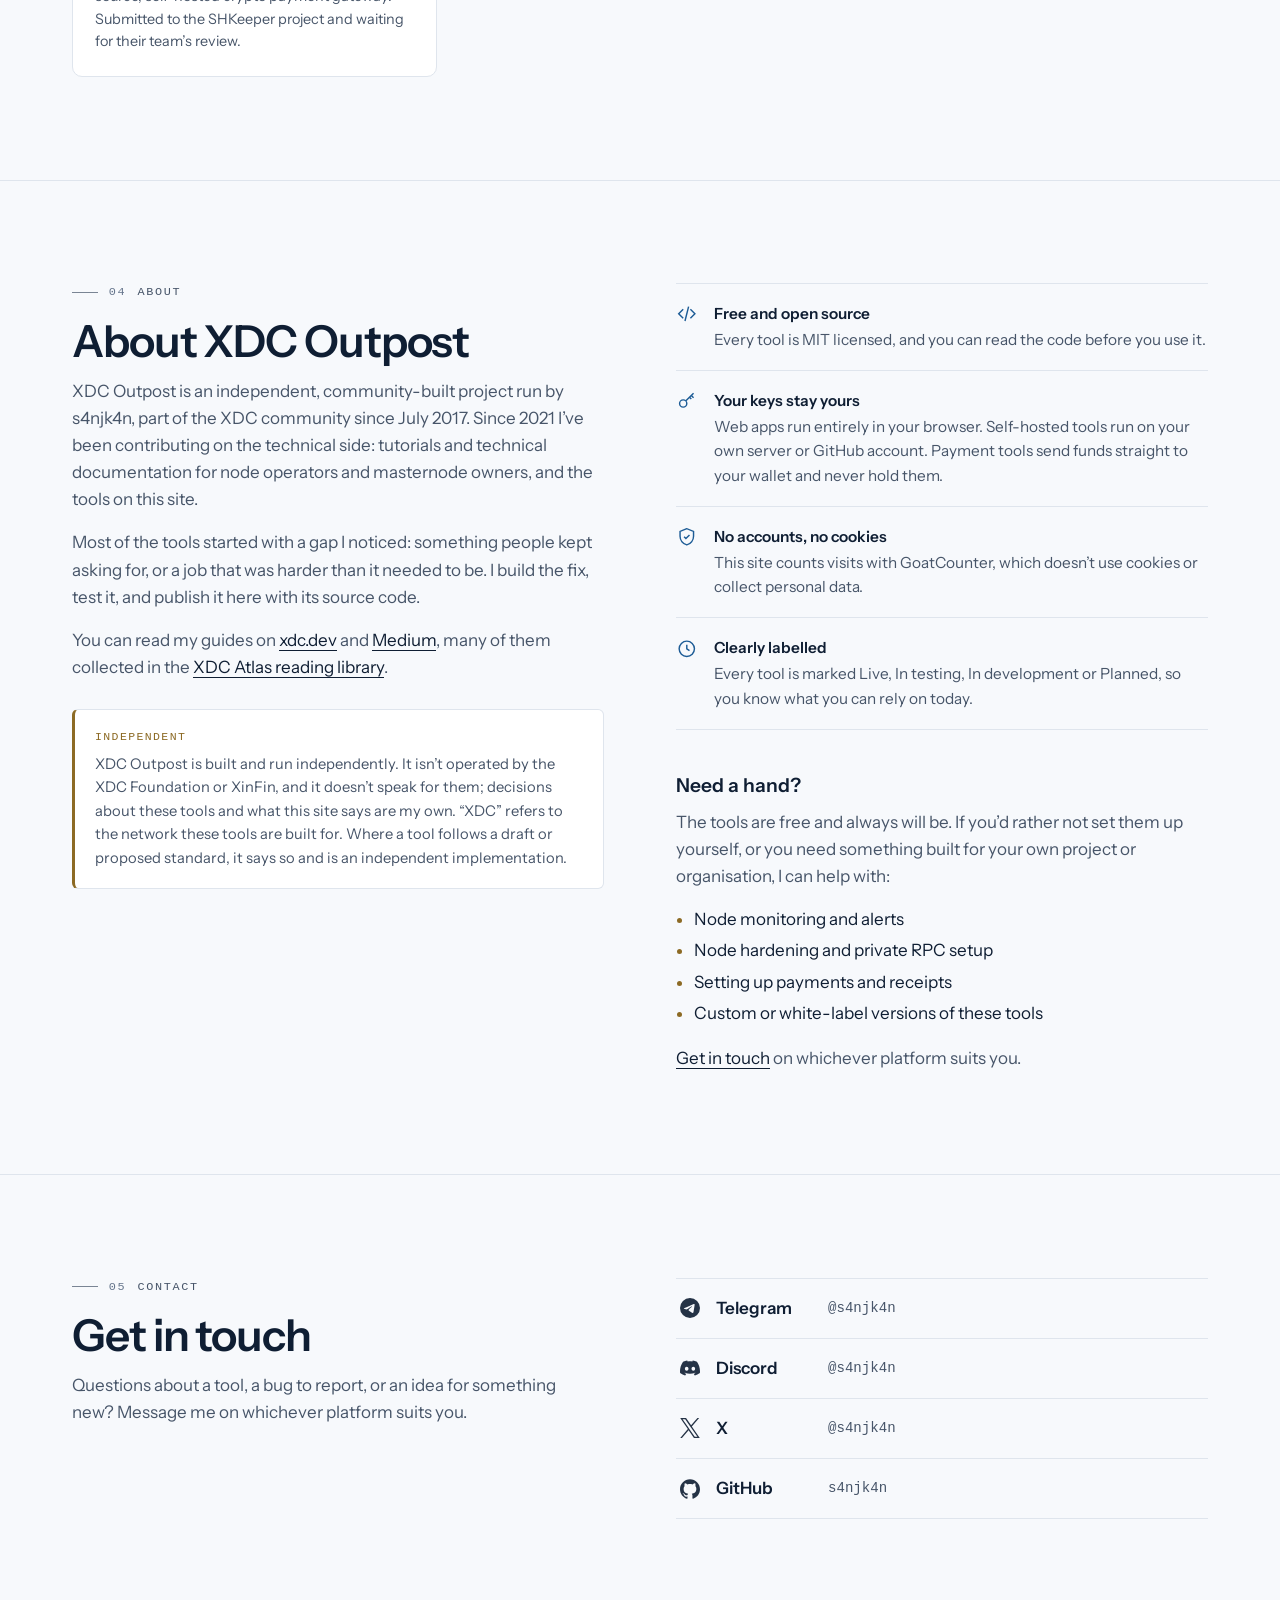
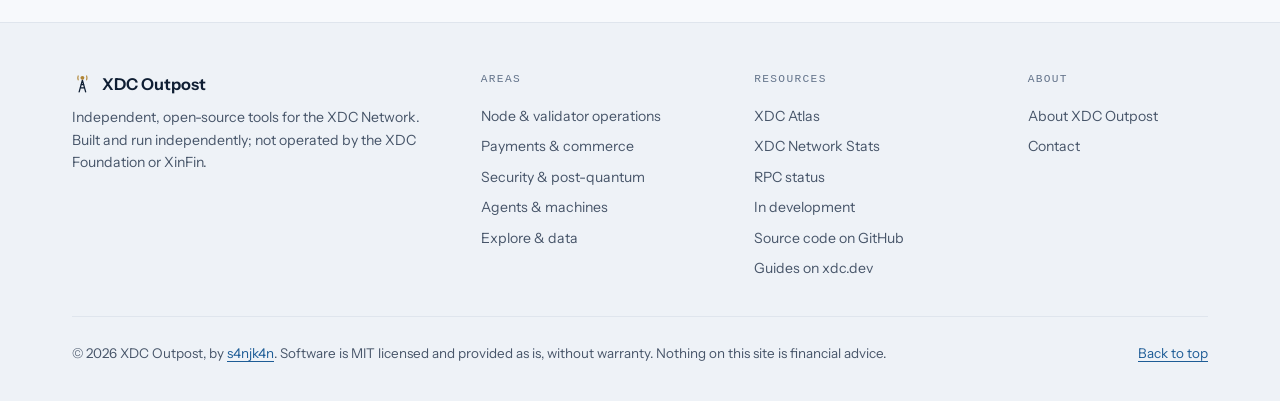
==== commit 573e0723: "Add files via upload" ====
--- a/index.html
+++ b/index.html
@@ -80,9 +80,8 @@
     }
 
     *, *::before, *::after { box-sizing: border-box; }
-    /* Large monitors: scale the whole rem-based layout up so it doesn't sit as a narrow strip in the middle */
-    @media (min-width: 1800px) { html { font-size: 112.5%; } }
-    @media (min-width: 2300px) { html { font-size: 125%; } }
+    /* Large monitors: widen the layout a little (text stays the same size) */
+    @media (min-width: 1800px) { :root { --wrap: 84rem; } }
     html { scroll-behavior: smooth; scroll-padding-top: 5.5rem; }
     @media (prefers-reduced-motion: reduce) { html { scroll-behavior: auto; } }
 
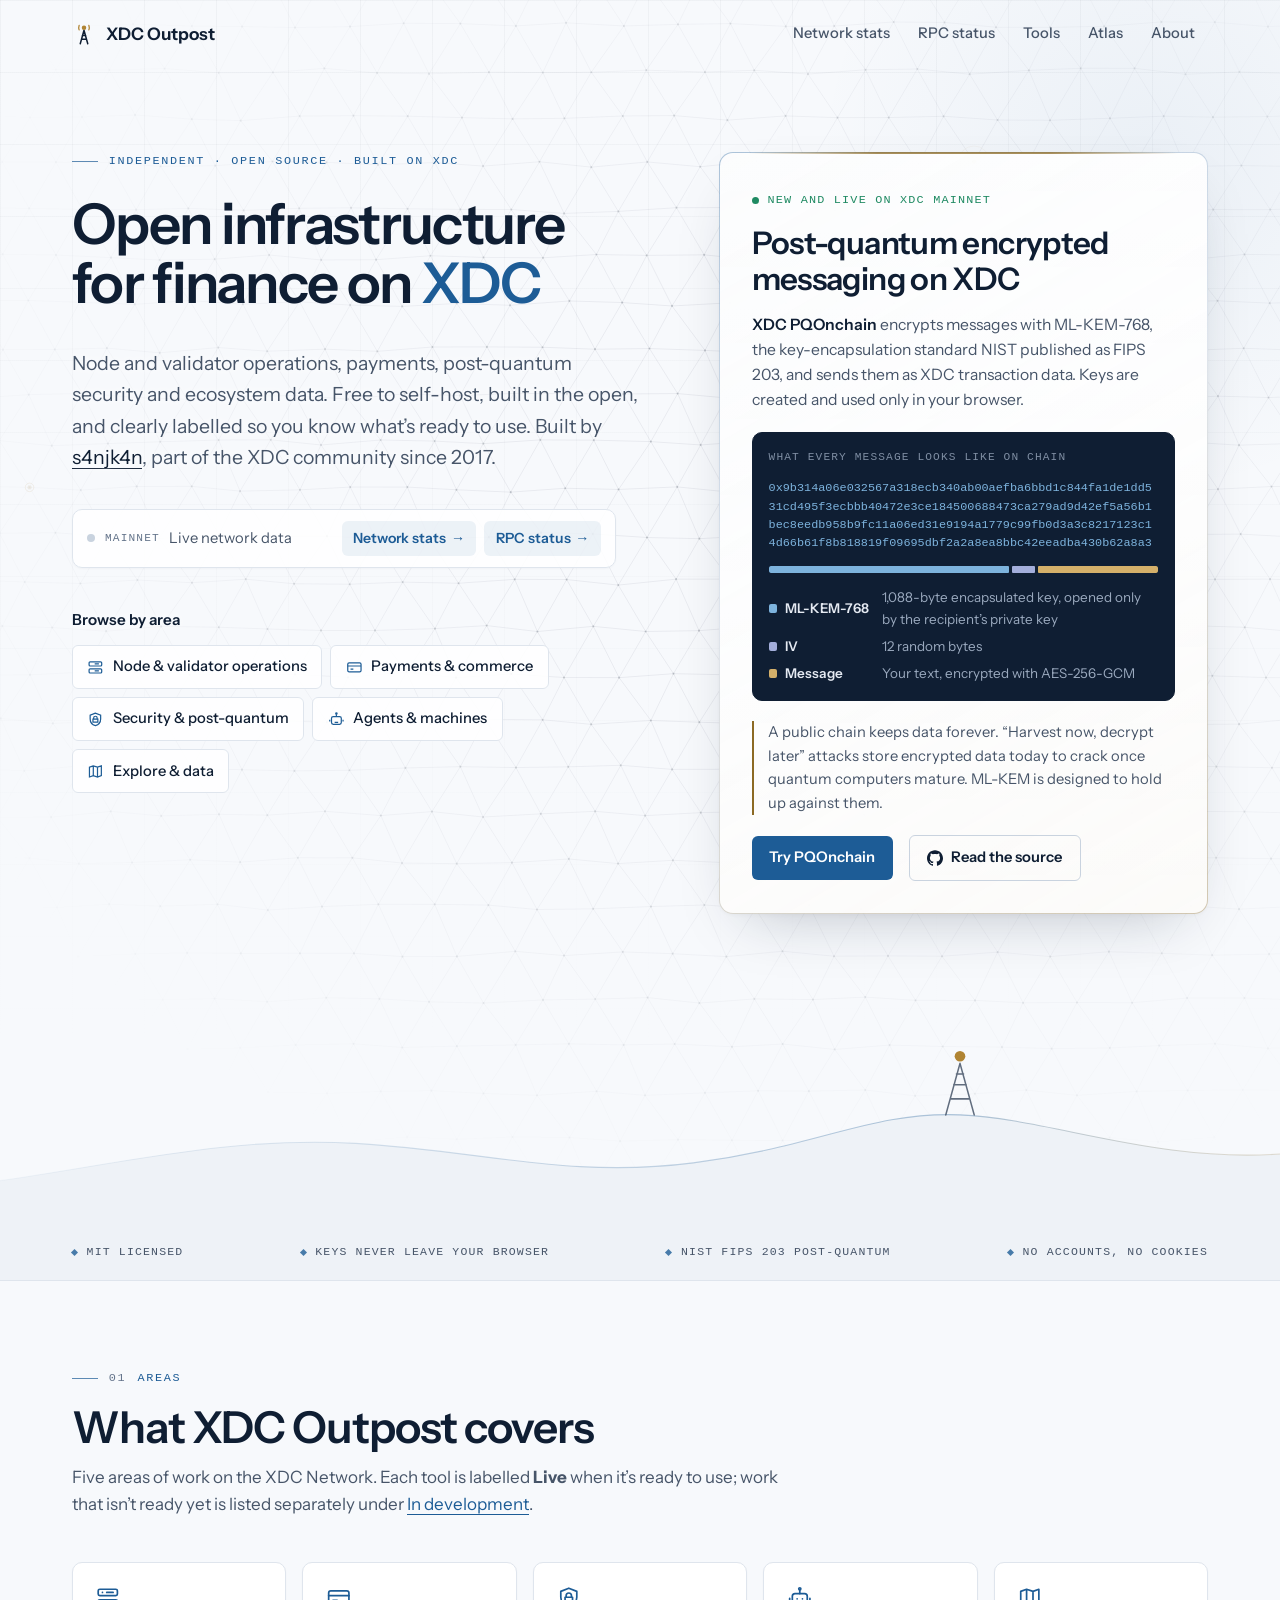
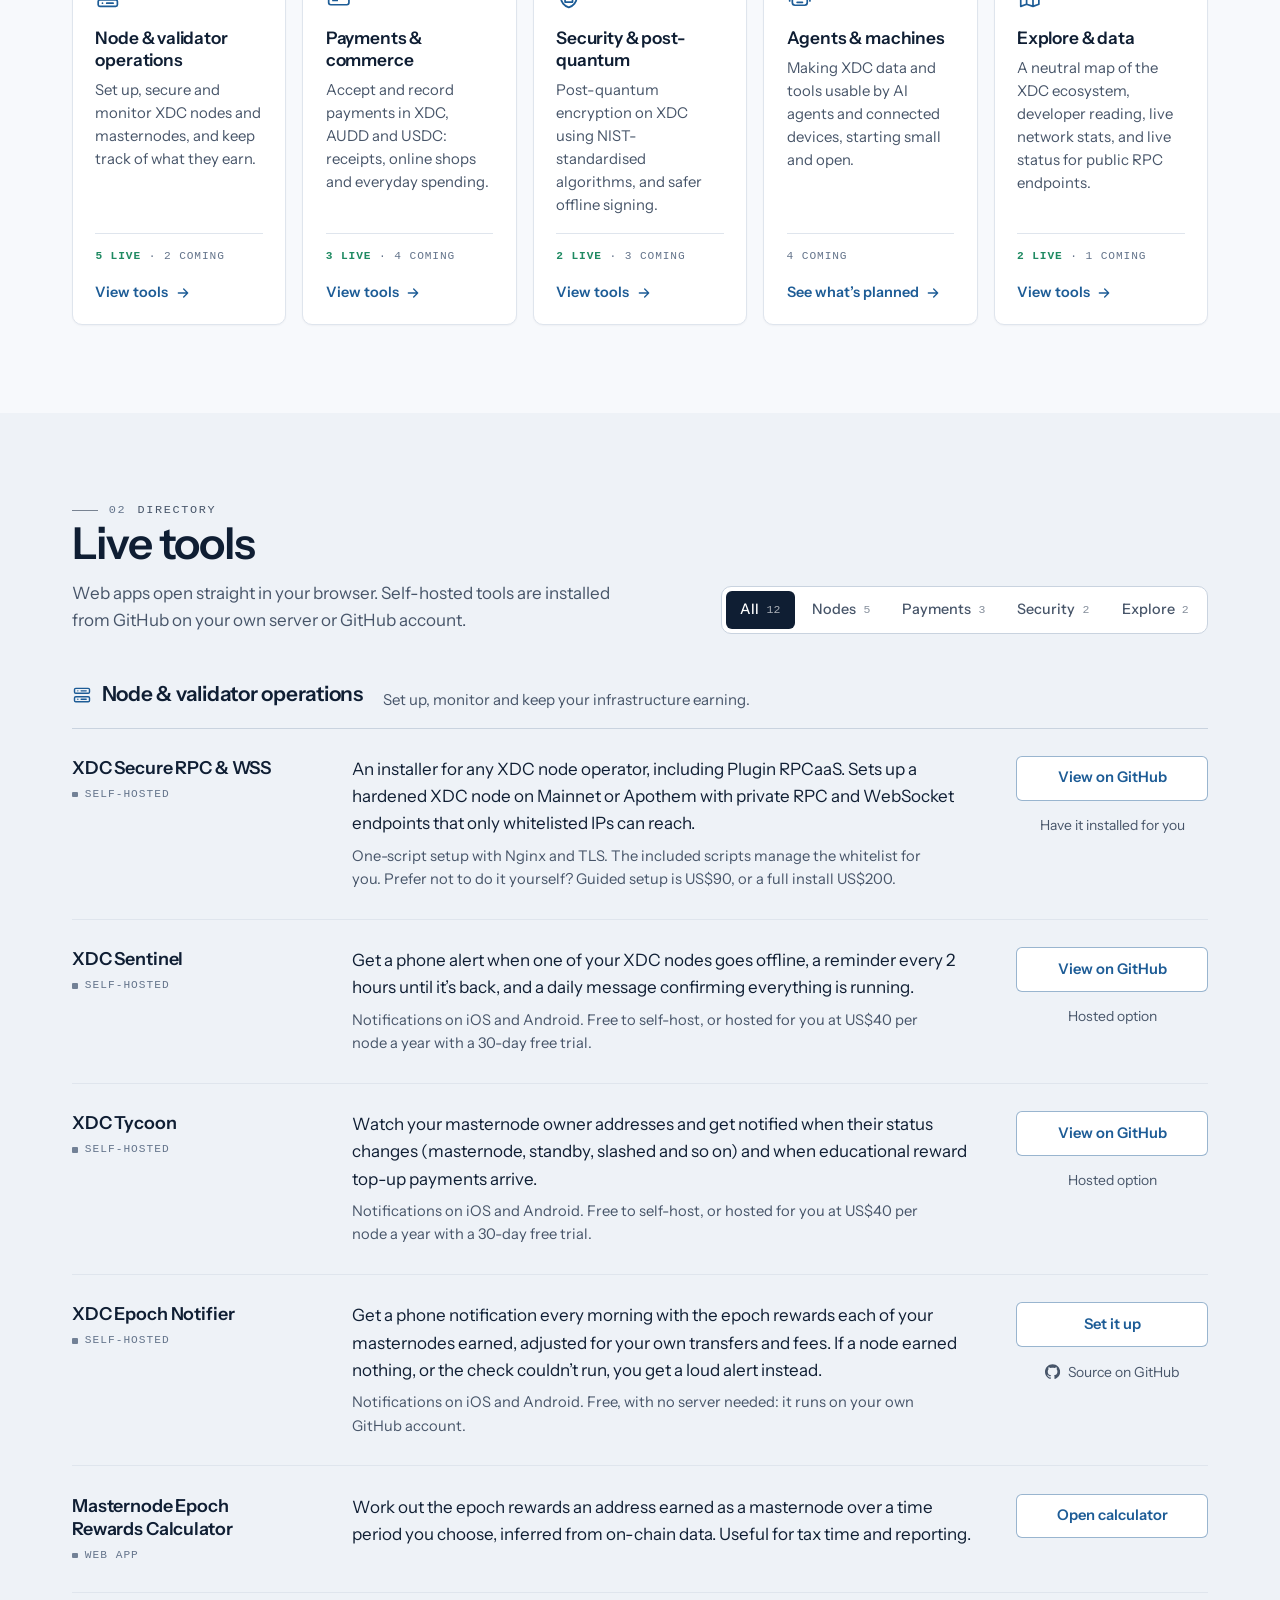
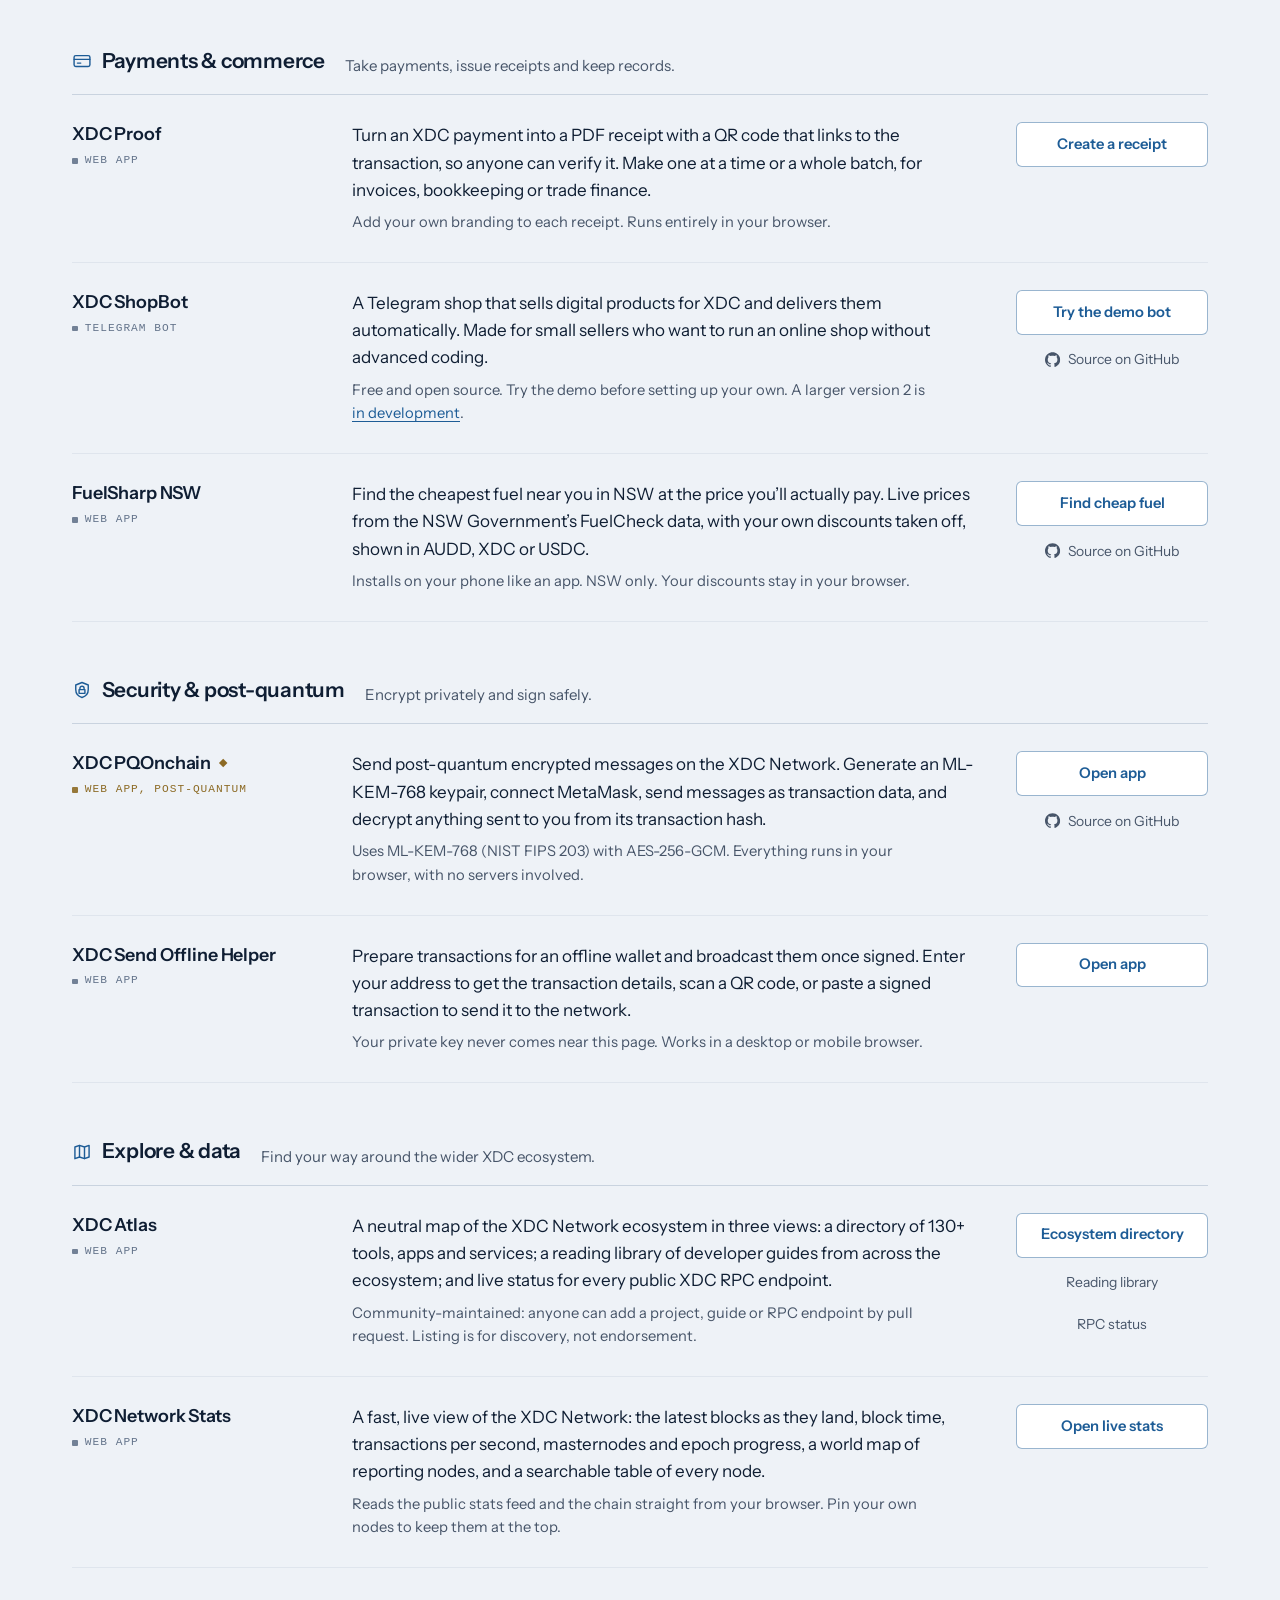
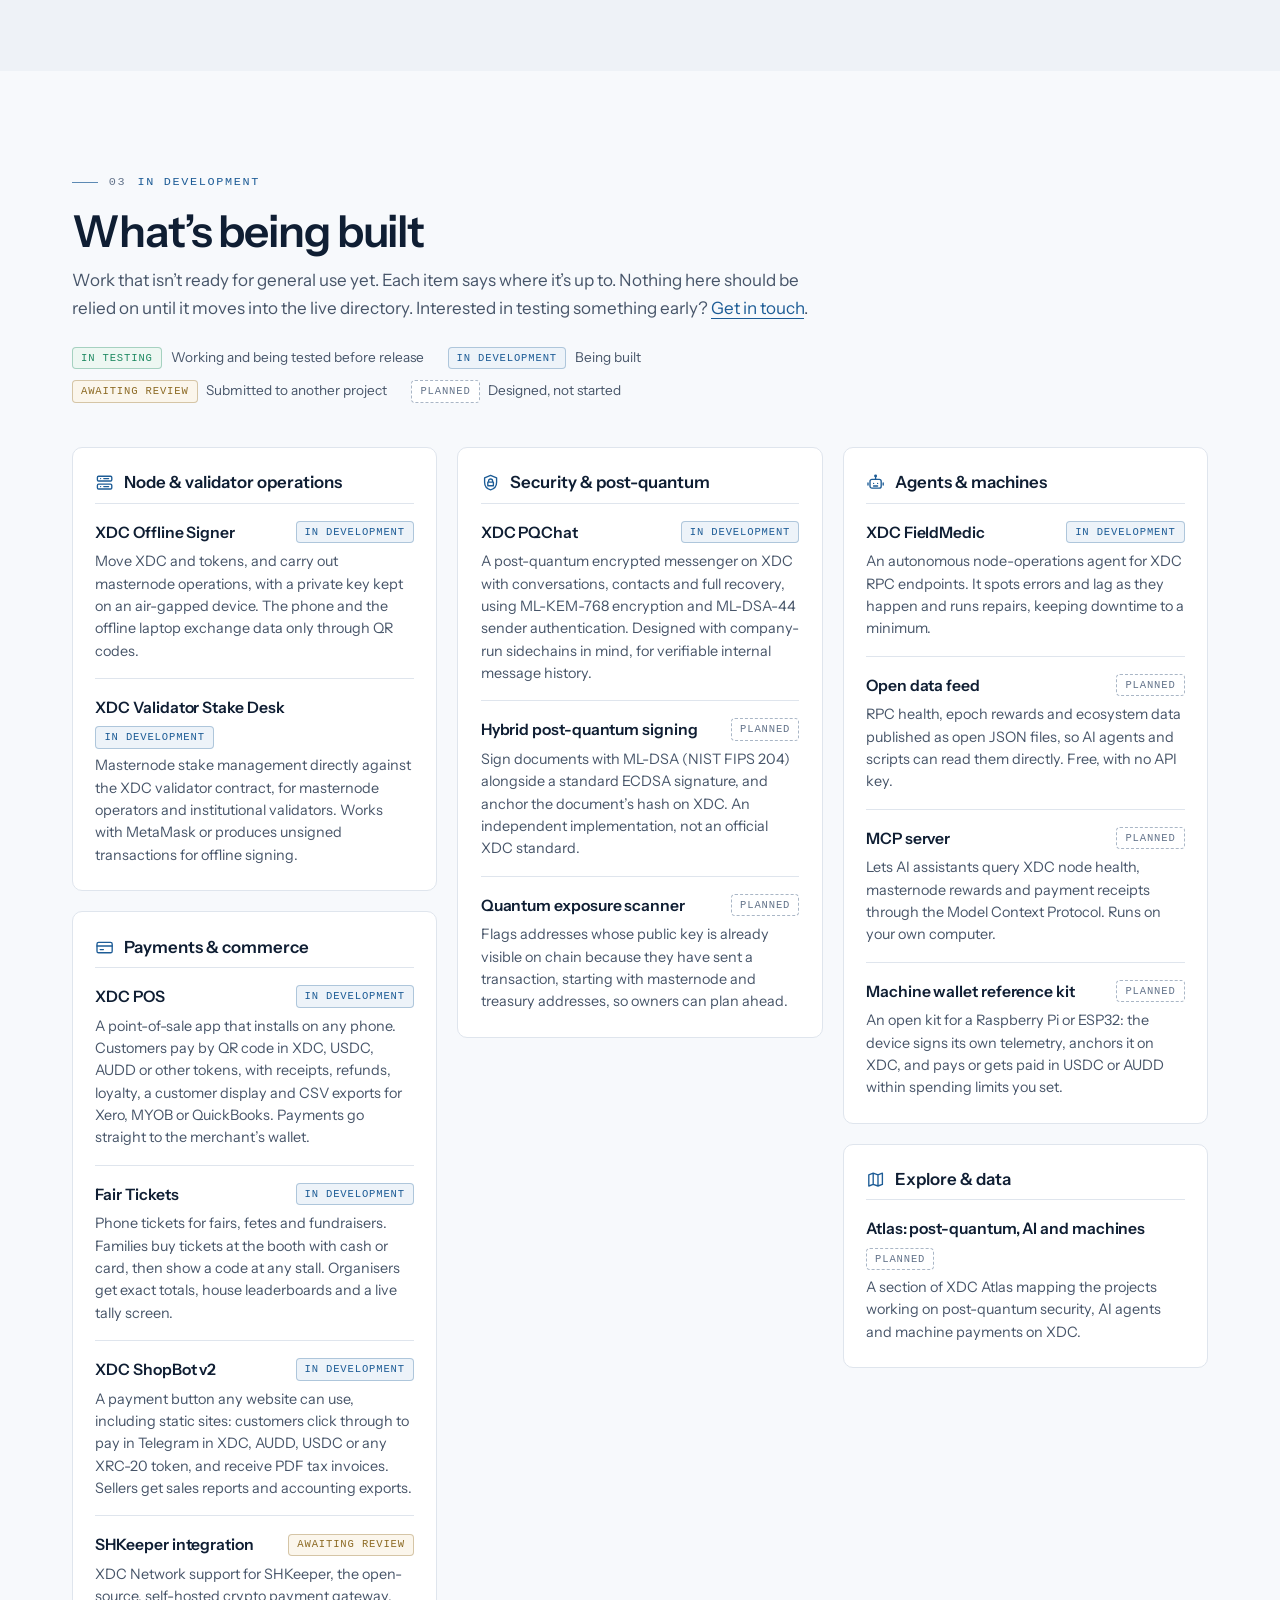
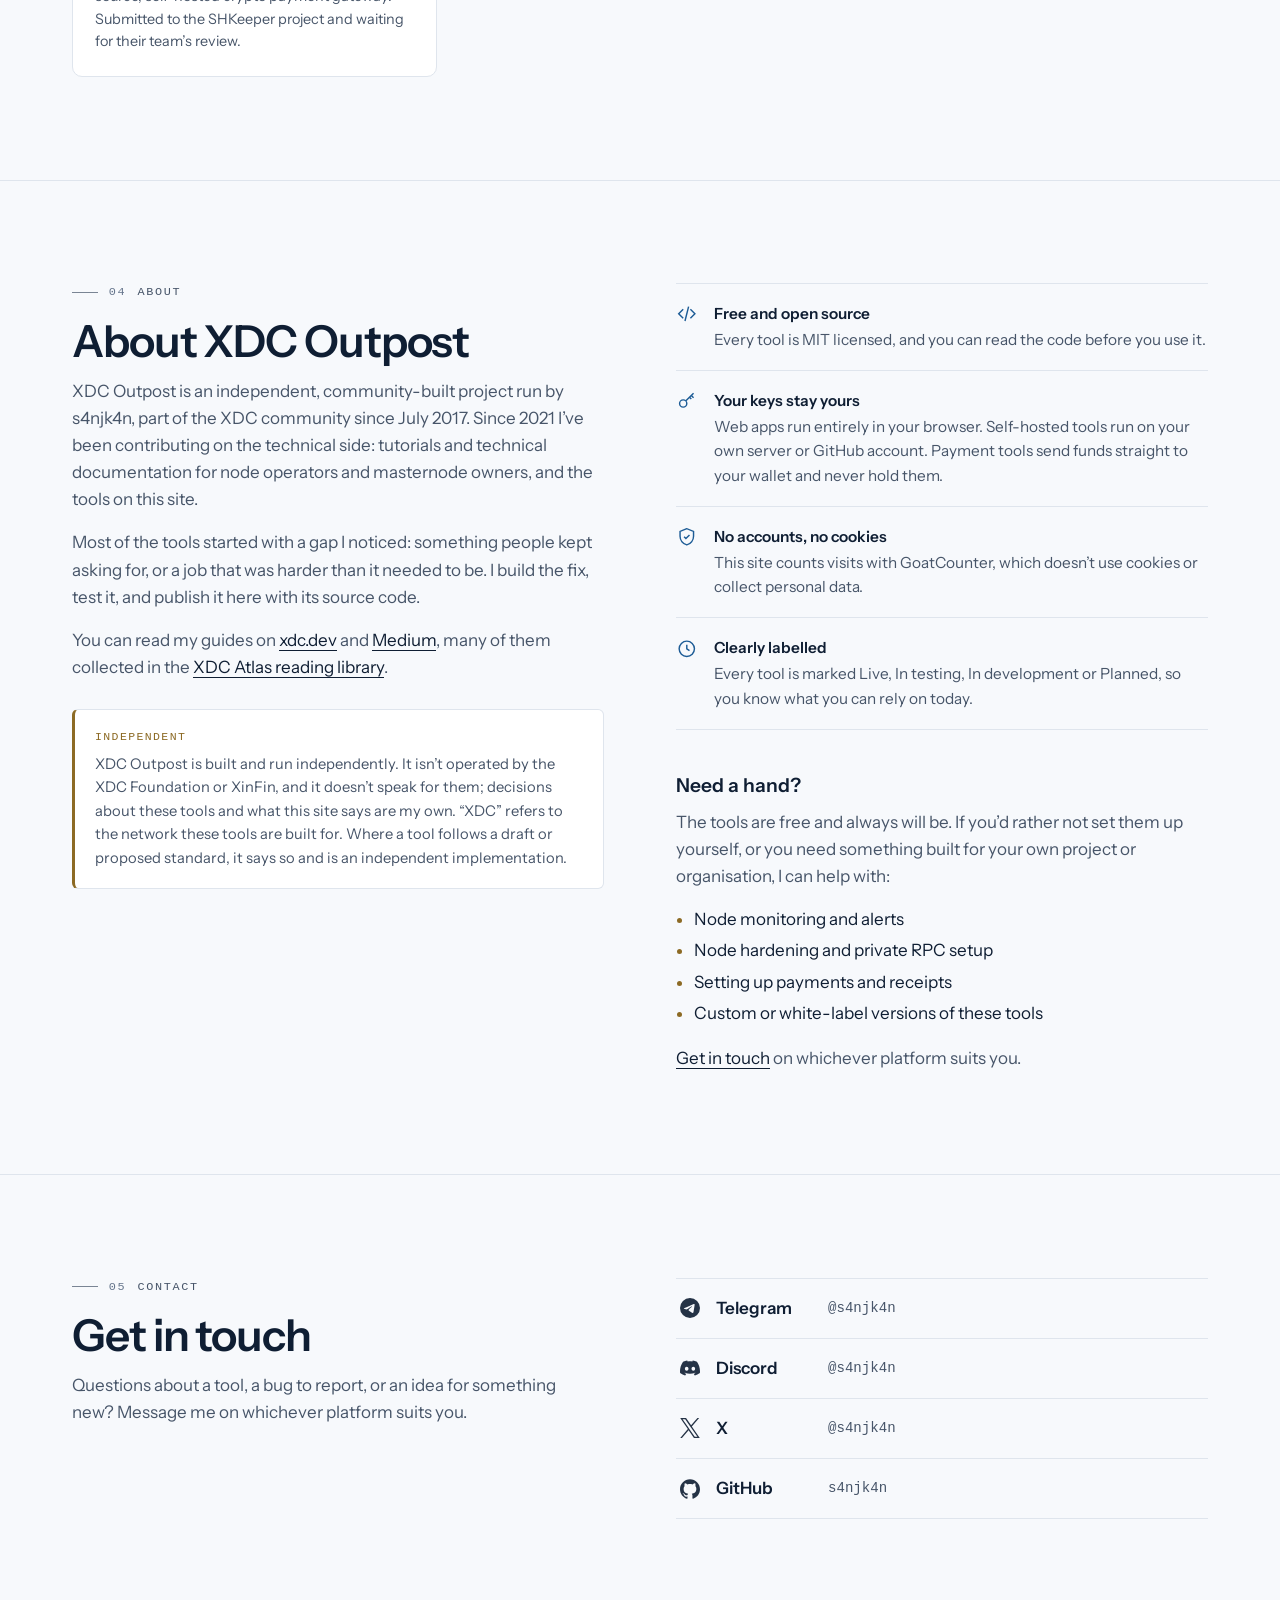
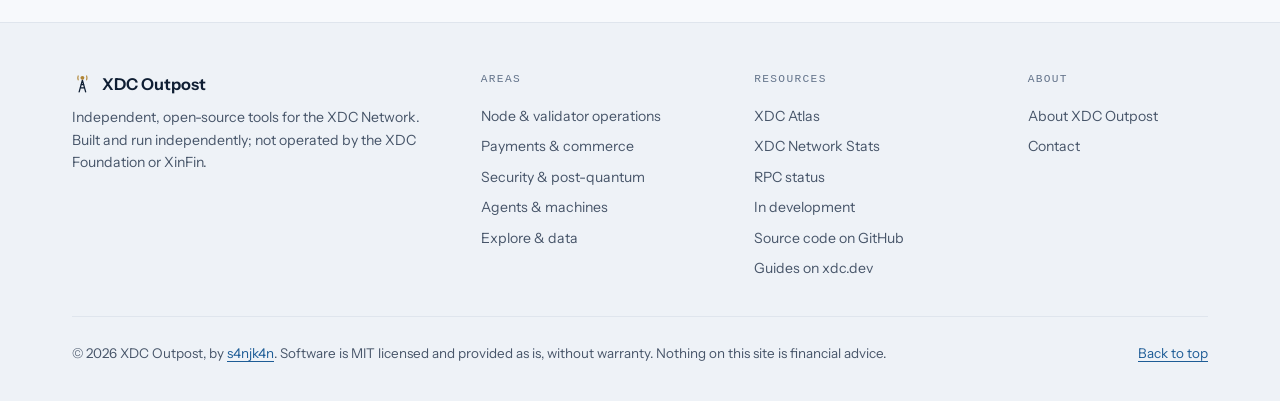
==== commit 005f49d2: "Add files via upload" ====
--- a/index.html
+++ b/index.html
@@ -1391,6 +1391,9 @@
     $$('a[href^="#"]').forEach(a => a.addEventListener('click', () => revealFor(a.getAttribute('href'))));
     // Area cards narrow the directory to that area
     $$('[data-filter-link]').forEach(a => a.addEventListener('click', () => setFilter(a.dataset.filterLink)));
+    // Arriving on a group's address (e.g. xdcoutpost.xyz/nodes -> /#nodes): show just that area, as the area cards do
+    const landed = groups.find(g => '#' + g.id === location.hash);
+    if (landed) { setFilter(landed.dataset.group, false); landed.scrollIntoView(); }
   })();
   </script>
   <script>
